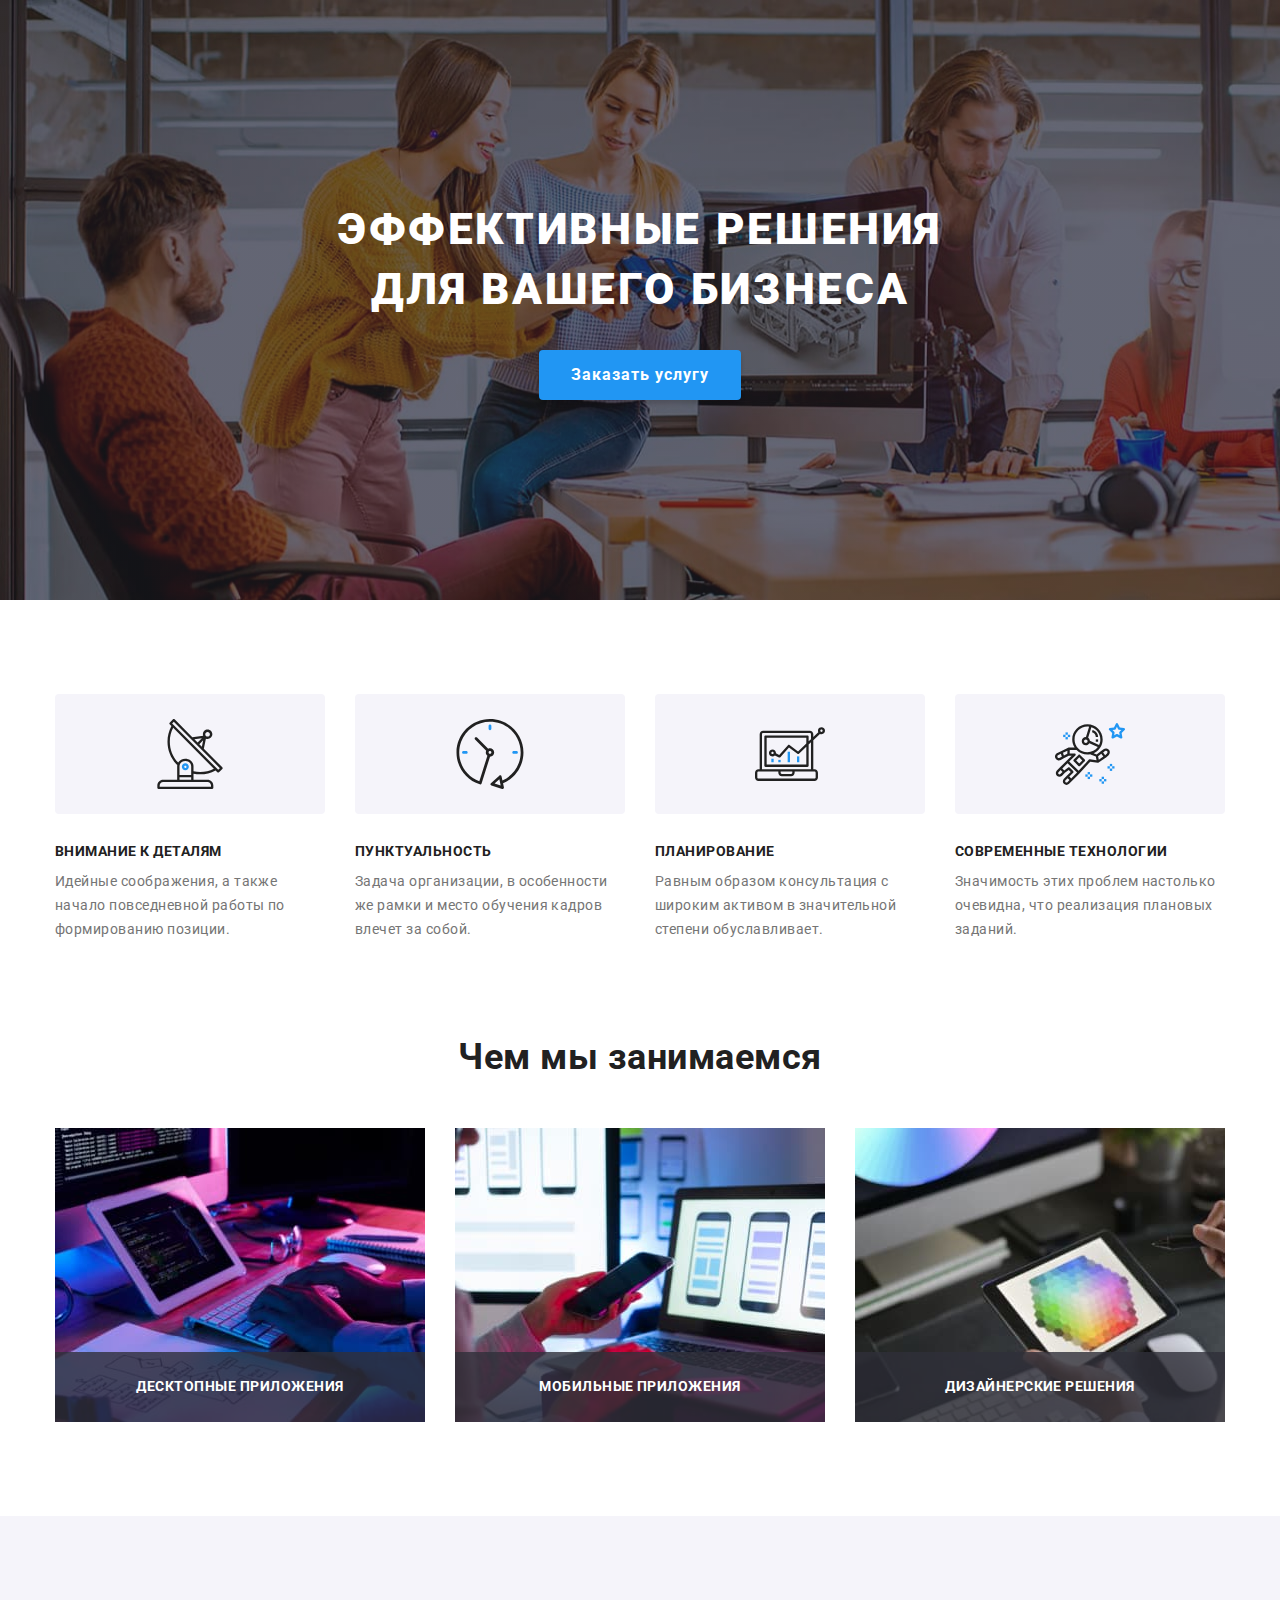
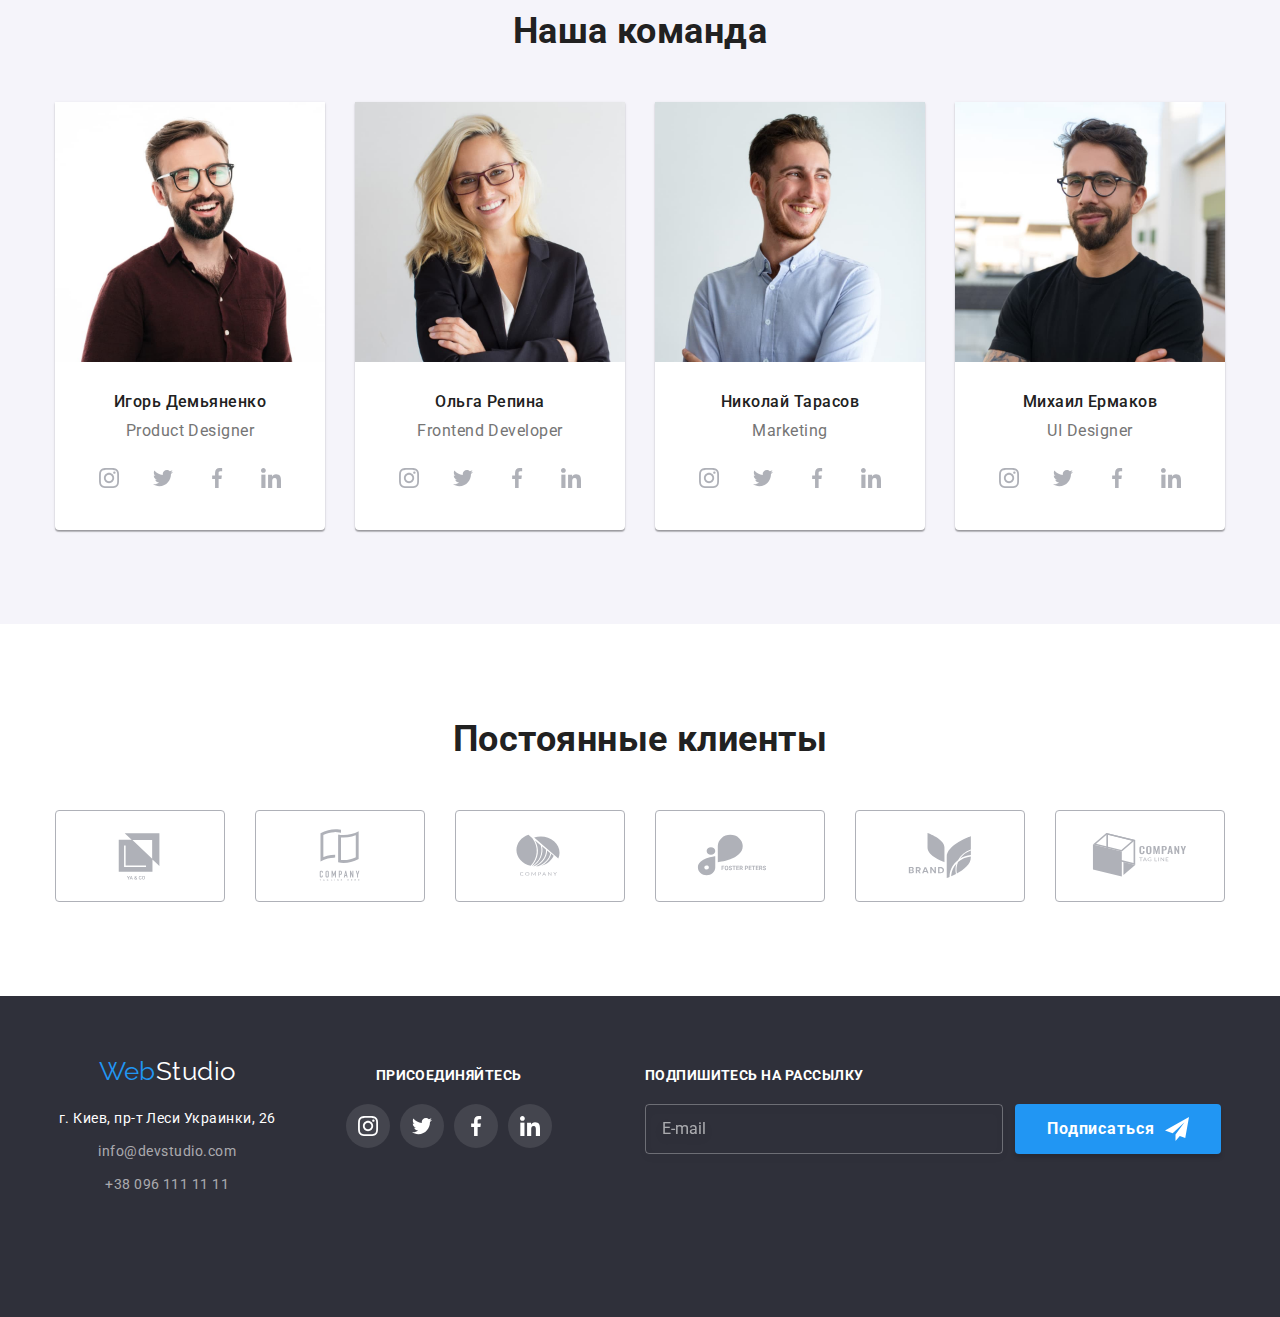
==== index.html @ e56482e9 "Выполнена адаптивка части главной страницы" ====
<!DOCTYPE html>
<html lang="ru">
<head>
    <meta charset="UTF-8">
    <meta http-equiv="X-UA-Compatible" content="IE=edge">
    <meta name="viewport" content="width=device-width, initial-scale=1.0">
    <title>Главная</title>
    <link rel="preconnect" href="https://fonts.googleapis.com">
    <link rel="preconnect" href="https://fonts.gstatic.com" crossorigin>
    <link href="https://fonts.googleapis.com/css2?family=Raleway:wght@700&family=Roboto:wght@400;500;700;900&display=swap"
        rel="stylesheet">
    <link rel="stylesheet" href="https://cdnjs.cloudflare.com/ajax/libs/modern-normalize/1.1.0/modern-normalize.min.css">
    <link rel="stylesheet" href="./css/main.min.css">
</head>
<body>
    <!-- <header class="header">
        <div class="container header__nav">
            <nav class="header__nav">
                <a href="./index.html" class="logo">
                <span class="logo-part">Web</span>Studio
                </a>

                <ul class="nav list">
                    <li class="nav__item nav__item--current"> <a href="./index.html" class="nav__link nav__link--current link">Студия</a> </li>
                    <li class="nav__item"> <a href="./portfolio.html" class="nav__link link">Портфолио</a></li>
                    <li class="nav__item"> <a href="" class="nav__link link">Контакты</a></li>
                </ul>

                
            </nav>
            <ul class="contacts--flex list">
                <li class="contacts__item"> 
                    <a href="mailto:info@devstudio.com" class="contacts__link link">
                        <svg class="contacts__icon" width="16" height="12">
                            <use href="./images/symbol-defs.svg#icon-mail"></use>
                        </svg>
                    info@devstudio.com</a> </li>
                <li class="contacts__item contacts__item--margin"> 
                    <a href="tel:+380961111111" class="contacts__link link">
                        <svg class="contacts__icon" width="10" height="16">
                            <use href="./images/symbol-defs.svg#icon-tel"></use>
                        </svg>
                        +38 096 111 11 11
                    </a>
                </li>
            </ul>   
        </div>
        
    </header> -->

    <main>
        <section class="hero section"> 
            <div class="container">
            
                <h1 class="hero__tittle tittle">Эффективные решения <br> для вашего бизнеса</h1>
                <button type="button" data-modal-open class="button">Заказать услугу</button>
              
            </div>
        </section>

        <section class="benefits section">
            <div class="container">
            
                <h2 class="visually-hidden">Наши преимущества</h2>
                    <ul class="benefits__list list">
                        <li class="benefits__item benefits__item--margin">
                            <div class="benefits__icontainer">
                                <svg class="benefits__icon">
                                    <use href="./images/symbol-defs.svg#icon-antenna"></use>
                                </svg> 
                            </div>
                           
                            <h3 class="benefits__tittle tittle">Внимание к деталям</h3>
                            <p class="benefits__text">Идейные соображения, а также начало повседневной работы по формированию позиции.</p>
                        </li>

                        <li class="benefits__item benefits__item--margin">
                            <div class="benefits__icontainer">
                                <svg class="benefits__icon">
                                    <use href="./images/symbol-defs.svg#icon-clocks"></use>
                                </svg>    
                            </div>
                            
                            <h3 class="benefits__tittle tittle">Пунктуальность</h3>
                            <p class="benefits__text">Задача организации, в особенности же рамки и место обучения кадров влечет за собой.</p>
                        </li>

                        <li class="benefits__item benefits__item--margin">
                            <div class="benefits__icontainer">
                                <svg class="benefits__icon">
                                <use href="./images/symbol-defs.svg#icon-diagram"></use>
                                </svg>
                            </div>
                            
                            <h3 class="benefits__tittle tittle">Планирование</h3>
                            <p class="benefits__text">Равным образом консультация с широким активом в значительной степени обуславливает.</p>
                        </li>

                        <li class="benefits__item ">
                            <div class="benefits__icontainer">
                                <svg class="benefits__icon">
                                <use href="./images/symbol-defs.svg#icon-astronaut"></use>
                                </svg>
                            </div>
                            
                            <h3 class="benefits__tittle tittle">Современные технологии</h3>
                            <p class="benefits__text">Значимость этих проблем настолько очевидна, что реализация плановых заданий.</p>
                        </li>
                    </ul>
            </div>        
        </section>
        
        <!-- Our work -->
        <section class="our-work section">
            <div class="container">
                <h2 class="section-tittle">Чем мы занимаемся</h2>
                <ul class="our-work__list list">
                    <li class="our-work__item">
                        <h3 class="our-work__itittle">Десктопные приложения</h3>
                        <img src="./images/box_1.jpg" alt="Создание программных алгоритмов" width="370" height="294">
                    </li>
                    <li class="our-work__item our-work__item--margin">
                        <h3 class="our-work__itittle">Мобильные приложения</h3>
                        <img src="./images/box_2.jpg" alt="Разработка мобильных приложений" width="370" height="294">
                    </li>
                    <li class="our-work__item our-work__item--margin">
                        <h3 class="our-work__itittle">Дизайнерские решения</h3>
                        <img src="./images/box_3.jpg" alt="Дизайнерские проекты" width="370" height="294">
                    </li>
                </ul>          
             </div>
        </section>  
        
        <!-- Team -->
        <section class="team section">
            <div class="container">
                <h2 class="section-tittle">Наша команда</h2>
                <ul class="team__list list">
                    <li class="team__item team__item--margin">
                        <img src="./images/designer.jpg" alt="проджект дизайнер"
                        width="100%" height="260">
                        <div class="team__content">
                            <h3 class="team__name">Игорь Демьяненко</h3>
                            <p class="team__staff" lang="en">Product Designer</p>

                            <ul class="team-networks list">
                                <li class="team-networks__item team-networks__item--margin">
                                    <a href="https://www.instagram.com/" 
                                        target="_blank" rel="noreferrer nofollow noopener" 
                                        class="team-networks__link">
                                        <svg class="team-networks__icon">
                                            <use href="./images/symbol-defs.svg#icon-instagram"></use>
                                        </svg>
                                    </a>
                                </li>
                                <li class="team-networks__item team-networks__item--margin">
                                    <a href="https://www.twitter.com" 
                                        target="_blank" 
                                        rel="noreferrer nofollow noopener" 
                                        class="team-networks__link">
                                        <svg class="team-networks__icon">
                                            <use href="./images/symbol-defs.svg#icon-twitter"></use>
                                        </svg>
                                    </a>
                                </li>
                                <li class="team-networks__item team-networks__item--margin">
                                    <a href="https://www.facebook.com" 
                                        target="_blank" 
                                        rel="noreferrer nofollow noopener" 
                                        class="team-networks__link">
                                        <svg class="team-networks__icon">
                                            <use href="./images/symbol-defs.svg#icon-facebook"></use>
                                        </svg>
                                    </a>
                                </li>
                                <li class="team-networks__item">
                                    <a href="https://www.linkedin.com" 
                                        target="_blank" 
                                        rel="noreferrer nofollow noopener" 
                                        class="team-networks__link">
                                        <svg class="team-networks__icon">
                                            <use href="./images/symbol-defs.svg#icon-linkedin"></use>
                                        </svg>
                                    </a>
                                </li>
                            </ul>
                        </div>
                        
                    </li>

                    <li class="team__item team__item--margin">
                        <img src="./images/frontend.jpg" alt="фронтенд дизайнер"
                        width="100%" height="260">
                        <div class="team__content">
                            <h3 class="team__name">Ольга Репина</h3>
                            <p class="team__staff" lang="en">Frontend Developer</p>
                            <ul class="team-networks list">
                                <li class="team-networks__item team-networks__item--margin">
                                    <a href="https://www.instagram.com/" target="_blank" rel="noreferrer nofollow noopener"
                                        class="team-networks__link">
                                        <svg class="team-networks__icon">
                                            <use href="./images/symbol-defs.svg#icon-instagram"></use>
                                        </svg>
                                    </a>
                                </li>
                                <li class="team-networks__item team-networks__item--margin">
                                    <a href="https://www.twitter.com" target="_blank" rel="noreferrer nofollow noopener"
                                        class="team-networks__link">
                                        <svg class="team-networks__icon">
                                            <use href="./images/symbol-defs.svg#icon-twitter"></use>
                                        </svg>
                                    </a>
                                </li>
                                <li class="team-networks__item team-networks__item--margin">
                                    <a href="https://www.facebook.com" target="_blank" rel="noreferrer nofollow noopener"
                                        class="team-networks__link">
                                        <svg class="team-networks__icon">
                                            <use href="./images/symbol-defs.svg#icon-facebook"></use>
                                        </svg>
                                    </a>
                                </li>
                                <li class="team-networks__item">
                                    <a href="https://www.linkedin.com" target="_blank" rel="noreferrer nofollow noopener"
                                        class="team-networks__link">
                                        <svg class="team-networks__icon">
                                            <use href="./images/symbol-defs.svg#icon-linkedin"></use>
                                        </svg>
                                    </a>
                                </li>
                            </ul>
                        </div>
                        
                    </li>

                    <li class="team__item team__item--margin">
                        <img src="./images/marketing.jpg" alt="специалист маркетинга"
                        width="100%" height="260">
                        <div class="team__content">
                            <h3 class="team__name">Николай Тарасов</h3>
                            <p class="team__staff">Marketing</p>
                                <ul class="team-networks list">
                                    <li class="team-networks__item team-networks__item--margin">
                                        <a href="https://www.instagram.com/" target="_blank" rel="noreferrer nofollow noopener"
                                            class="team-networks__link">
                                            <svg class="team-networks__icon">
                                                <use href="./images/symbol-defs.svg#icon-instagram"></use>
                                            </svg>
                                        </a>
                                    </li>
                                    <li class="team-networks__item team-networks__item--margin">
                                        <a href="https://www.twitter.com" target="_blank" rel="noreferrer nofollow noopener"
                                            class="team-networks__link">
                                            <svg class="team-networks__icon">
                                                <use href="./images/symbol-defs.svg#icon-twitter"></use>
                                            </svg>
                                        </a>
                                    </li>
                                    <li class="team-networks__item team-networks__item--margin">
                                        <a href="https://www.facebook.com" target="_blank" rel="noreferrer nofollow noopener"
                                            class="team-networks__link">
                                            <svg class="team-networks__icon">
                                                <use href="./images/symbol-defs.svg#icon-facebook"></use>
                                            </svg>
                                        </a>
                                    </li>
                                    <li class="team-networks__item">
                                        <a href="https://www.linkedin.com" target="_blank" rel="noreferrer nofollow noopener"
                                            class="team-networks__link">
                                            <svg class="team-networks__icon">
                                                <use href="./images/symbol-defs.svg#icon-linkedin"></use>
                                            </svg>
                                        </a>
                                    </li>
                                </ul>
                        </div>
                        
                    </li>
                    <li class="team__item">
                        <img src="./images/ui_designer.jpg" alt="UI дизайнер"
                        width="100%" height="260">
                        <div class="team__content">
                            <h3 class="team__name">Михаил Ермаков</h3>
                            <p class="team__staff">UI Designer</p>
                            <ul class="team-networks list">
                                <li class="team-networks__item team-networks__item--margin">
                                    <a href="https://www.instagram.com/" target="_blank" rel="noreferrer nofollow noopener"
                                        class="team-networks__link">
                                        <svg class="team-networks__icon">
                                            <use href="./images/symbol-defs.svg#icon-instagram"></use>
                                        </svg>
                                    </a>
                                </li>
                                <li class="team-networks__item team-networks__item--margin">
                                    <a href="https://www.twitter.com" target="_blank" rel="noreferrer nofollow noopener"
                                        class="team-networks__link">
                                        <svg class="team-networks__icon">
                                            <use href="./images/symbol-defs.svg#icon-twitter"></use>
                                        </svg>
                                    </a>
                                </li>
                                <li class="team-networks__item team-networks__item--margin">
                                    <a href="https://www.facebook.com" target="_blank" rel="noreferrer nofollow noopener"
                                        class="team-networks__link">
                                        <svg class="team-networks__icon">
                                            <use href="./images/symbol-defs.svg#icon-facebook"></use>
                                        </svg>
                                    </a>
                                </li>
                                <li class="team-networks__item">
                                    <a href="https://www.linkedin.com" target="_blank" rel="noreferrer nofollow noopener"
                                        class="team-networks__link">
                                        <svg class="team-networks__icon">
                                            <use href="./images/symbol-defs.svg#icon-linkedin"></use>
                                        </svg>
                                    </a>
                                </li>
                            </ul>
                        </div>
                        
                    </li>
                </ul>
            </div>
        </section>
        
        <section class="clients section">
            <div class="container">
                <h2 class="section-tittle">Постоянные клиенты</h2>
                <ul class="clients__list list">
                    <li class="clients__item clients__item--margin">
                        <a href="" class="clients__link">
                            <svg class="clients__icon"
                            width="106" height="60">
                                <use href="./images/symbol-defs.svg#icon-client-1"></use>
                            </svg>
                        </a>
                    </li>
                    <li class="clients__item clients__item--margin">
                        <a href="" class="clients__link">
                            <svg class="clients__icon"
                            width="106" height="60">
                                <use href="./images/symbol-defs.svg#icon-client-2"></use>
                            </svg>
                        </a>
                    </li>
                    <li class="clients__item clients__item--margin">
                        <a href="" class="clients__link">
                            <svg class="clients__icon"
                            width="106" height="60">
                                <use href="./images/symbol-defs.svg#icon-client-3"></use>
                            </svg>
                        </a>
                    </li>
                    <li class="clients-item clients__item--margin">
                        <a href="" class="clients__link">
                            <svg class="clients__icon"
                            width="106" height="60">
                                <use href="./images/symbol-defs.svg#icon-client-4"></use>
                            </svg>
                        </a>
                    </li>
                    <li class="clients-item clients__item--margin">
                        <a href="" class="clients__link">
                            <svg class="clients__icon"
                            width="106" height="60">
                                <use href="./images/symbol-defs.svg#icon-client-5"></use>
                            </svg>
                        </a>
                    </li>
                    <li class="clients-item">
                        <a href="" class="clients__link">
                            <svg class="clients__icon"
                            width="106" height="60">
                                <use href="./images/symbol-defs.svg#icon-client-6"></use>
                            </svg>
                        </a>
                    </li>
                </ul>
            </div>
        </section>
        
        

        
    </main>
    
    <footer class="footer section">
        <div class="footer__container container">
            <div class="footer__start">
                <a href="./index.html" class="footer__logo">
                <span class="logo-part">Web</span>Studio
                </a>

                <address class="address">
                    <ul class="address__list list">
                        <li class="address__item address__item--margin"> 
                            <a href="https://goo.gl/maps/sBjycZR8X2mgEzcPA" 
                            target="_blank" 
                            rel="noreferrer nofollow noopener" 
                            class="map">г. Киев, пр-т
                            Леси Украинки, 26</a></li>
                        <li class="address__item address__item--margin"> 
                            <a href="mailto:info@devstudio.com" class="address__link link">info@devstudio.com</a> </li>
                        <li class="address__item"> 
                            <a href="tel:+380961111111" class="address__link link">+38 096 111 11 11</a></li>
                    </ul>
                </address>  
            </div>

            <div class="footer__center">
                <h2 class="footer__tittle tittle">присоединяйтесь</h2>
                <ul class="footer-networks list">
                    <li class="footer-networks__item footer-networks__item--margin">
                        <a href="https://www.instagram.com/" target="_blank" rel="noreferrer nofollow noopener"
                            class="footer-networks__link">
                            <svg class="footer-networks__icon">
                                <use href="./images/symbol-defs.svg#icon-instagram"></use>
                            </svg>
                        </a>
                    </li>
                    <li class="footer-networks__item footer-networks__item--margin">
                        <a href="https://www.twitter.com" target="_blank" rel="noreferrer nofollow noopener" 
                        class="footer-networks__link">
                            <svg class="footer-networks__icon">
                                <use href="./images/symbol-defs.svg#icon-twitter"></use>
                            </svg>
                        </a>
                    </li>
                    <li class="footer-networks__item footer-networks__item--margin">
                        <a href="https://www.facebook.com" target="_blank" rel="noreferrer nofollow noopener"
                            class="footer-networks__link link">
                            <svg class="footer-networks__icon">
                                <use href="./images/symbol-defs.svg#icon-facebook"></use>
                            </svg>
                        </a>
                    </li>
                    <li class="footer-networks__item">
                        <a href="https://www.linkedin.com" target="_blank" rel="noreferrer nofollow noopener"
                            class="footer-networks__link">
                            <svg class="footer-networks__icon">
                                <use href="./images/symbol-defs.svg#icon-linkedin"></use>
                            </svg>
                        </a>
                    </li>
                </ul>
            </div>
            
            <div class="footer__subscribe">
                <p class="footer__tittle tittle">Подпишитесь на рассылку</p>
                <form class="footer-subscribe__form">
                    <label class="footer-subscribe__label">
                        <input class="footer-subscribe__input" type="email" name="subscription" placeholder="E-mail" required>
                    </label>
                    <button class="footer-subsribe__button button" type="submit">Подписаться</button>
                </form>

            </div>

            
        </div>
    
    </footer>

    <!-- is-hidden -->
    <!-- Modal window -->

    <div data-modal class="backdrop is-hidden">
        <div class="modal">
            <button type="button" data-modal-close class="button-close">
                <svg class="button-close__icon" width="18" height="18">
                    <use href="./images/icons.svg#icon-close-button"></use>
                </svg>
            
            </button>
            <p class="modal__tittle">Оставьте свои данные, мы вам перезвоним</p>
            <form class="modal-form">
                <label class="modal-form__field">
                    <span class="modal-form__label">Имя</span>
                    <input class="modal-form__input" type="text" name="name" required>
                    <svg class="modal-form__icon">
                        <use href="./images/icons.svg#icon-name-modal"></use>
                    </svg>
                    
                </label>

                <label class="modal-form__field">
                    <span class="modal-form__label">Телефон</span>
                    <input type="tel" name="tel" class="modal-form__input" required>
                    <svg class="modal-form__icon">
                        <use href="./images/icons.svg#icon-phone-modal"></use>
                    </svg>
                    
                </label>
                    

                    <label class="modal-form__field">
                        <span class="modal-form__label">Почта</span>
                        <input type="email" name="email" class="modal-form__input" required>
                        <svg class="modal-form__icon">
                        <use href="./images/icons.svg#icon-email-modal"></use>
                        </svg>
                    
                    </label>

                    <label class="modal-form__textarea">
                        <span class="modal-form__label">Комментарий</span>
                        <textarea class="modal-textarea__field" name="comment" cols="30" rows="10" placeholder="Введите текст"></textarea>
                    </label>

                    <label class="modal-form__checkbox">
                        <input class="visually-hidden modal-form__check"  type="checkbox" name="agreement" value="agreement" />
                        <span class="checkbox-icon"></span>
                        <p class=" modal-form__checkbox-label"> Соглашаюсь с рассылкой и принимаю 
                            <a class="modal-form__terms" href="">Условия договора</a>
                        </p>
                    </label>
                    <button class="modal-form__submit button" type="submit">Отправить</button>
            </form>   

        </div>
    </div>
    
    <script src="./js/modal.js"></script>
</body>
</html>
---- css/main.min.css ----
body{background:#fff;color:#757575;font-family:"Roboto",sans-serif;letter-spacing:.03em}img{display:block;max-width:100%;height:auto}address{font-style:normal}.list{padding:0;margin:0;list-style:none}.link{text-decoration:none;color:inherit}h1,h2,h3,h4,h5,h6,p{margin-top:0;margin-bottom:0}.container{width:100vw;padding-left:15px;padding-right:15px;margin-left:auto;margin-right:auto}@media screen and (min-width: 480px){.container{width:420px}}@media screen and (min-width: 768px){.container{width:768px}}@media screen and (min-width: 1200px){.container{width:1200px}}.section{padding-top:60px;padding-bottom:60px}@media screen and (min-width: 1200px){.section{padding-top:94px;padding-bottom:94px}}.section-tittle{color:#212121;font-size:28px;line-height:1.18;text-align:center;margin-bottom:30px}@media screen and (min-width: 1200px){.section-tittle{font-size:36px;line-height:1.17;margin-bottom:50px}}.visually-hidden{position:absolute;width:1px;height:1px;margin:-1px;border:0;padding:0;white-space:nowrap;-webkit-clip-path:inset(100%);clip-path:inset(100%);clip:rect(0 0 0 0);overflow:hidden}.logo{color:#000;font-family:"Raleway",sans-serif;font-size:26px;line-height:1.19;text-decoration:none}.logo-part{color:#2196f3}.header{padding-top:24px;padding-bottom:24px;border-bottom:1px solid #ececec}.header__nav{display:-webkit-box;display:-ms-flexbox;display:flex;-webkit-box-align:center;-ms-flex-align:center;align-items:center}.nav{display:-webkit-box;display:-ms-flexbox;display:flex;margin-left:93px}.nav__item:not(:last-child){margin-right:50px}.nav__item--current{position:relative}.nav__link{color:#212121;font-weight:500;font-size:14px;line-height:1.14;letter-spacing:.02em;text-decoration:none;-webkit-transition:color 250ms cubic-bezier(0.4, 0, 0.2, 1);transition:color 250ms cubic-bezier(0.4, 0, 0.2, 1)}.nav__link:hover,.nav__link:focus{color:#2196f3}.nav__link--current{position:relative;color:#2196f3;padding-bottom:31px}.nav__link--current::after{content:"";position:absolute;display:block;left:0;bottom:-1px;height:4px;width:100%;background:#2196f3;border-radius:2px}.contacts--flex{display:-webkit-box;display:-ms-flexbox;display:flex;margin-left:auto}.contacts__item--margin{margin-left:50px}.contacts__link{color:#757575;display:-webkit-box;display:-ms-flexbox;display:flex;-webkit-box-align:center;-ms-flex-align:center;align-items:center;font-weight:500;font-size:14px;line-height:1.14;letter-spacing:.02em;text-decoration:none;-webkit-transition:color 250ms cubic-bezier(0.4, 0, 0.2, 1);transition:color 250ms cubic-bezier(0.4, 0, 0.2, 1)}.contacts__link:hover,.contacts__link:focus{color:#2196f3}.contacts__icon{display:block;margin-right:10px;fill:currentColor}.footer{background:#2f303a;text-align:center}@media screen and (min-width: 1200px){.footer{padding-top:60px;padding-bottom:60px}}@media screen and (min-width: 768px){.footer__container{display:-webkit-box;display:-ms-flexbox;display:flex;-webkit-box-align:baseline;-ms-flex-align:baseline;align-items:baseline;-ms-flex-wrap:wrap;flex-wrap:wrap;-webkit-box-pack:center;-ms-flex-pack:center;justify-content:center}}@media screen and (min-width: 1200px){.footer__container{-ms-flex-wrap:nowrap;flex-wrap:nowrap}}.footer__logo{color:#fff;font-family:"Raleway",sans-serif;font-size:26px;line-height:1.19;text-decoration:none}.address{font-style:normal;font-size:14px;line-height:1.71;margin-top:20px;margin-bottom:60px}.map{color:#fff;font-weight:400;text-decoration:none;-webkit-transition:color 250ms cubic-bezier(0.4, 0, 0.2, 1);transition:color 250ms cubic-bezier(0.4, 0, 0.2, 1)}.map:hover,.map:focus{color:#2196f3}.address__item--margin{margin-bottom:9px}.address__link{color:rgba(255,255,255,.6);font-weight:400;text-decoration:none;font-size:14px;line-height:1.71;-webkit-transition:color 250ms cubic-bezier(0.4, 0, 0.2, 1);transition:color 250ms cubic-bezier(0.4, 0, 0.2, 1)}.address__link:hover,.address__link:focus{color:#2196f3}.footer__center{margin-bottom:60px;text-align:center}@media screen and (min-width: 768px){.footer__center{margin-left:165px}}@media screen and (min-width: 1200px){.footer__center{margin-left:70px}}.footer__tittle{margin-bottom:20px;font-weight:700;font-size:14px;line-height:1.14;text-transform:uppercase;color:#fff}.footer-networks{display:-webkit-box;display:-ms-flexbox;display:flex;-webkit-box-pack:center;-ms-flex-pack:center;justify-content:center;-webkit-box-align:center;-ms-flex-align:center;align-items:center}.footer-networks__item--margin{margin-right:10px}.footer-networks__link{padding:12px;width:44px;height:44px;border-radius:50%;display:-webkit-box;display:-ms-flexbox;display:flex;fill:#fff;background:rgba(255,255,255,.1);-webkit-transition:background-color 250ms cubic-bezier(0.4, 0, 0.2, 1);transition:background-color 250ms cubic-bezier(0.4, 0, 0.2, 1)}.footer-networks__link:hover,.footer-networks__link:focus{background-color:#2196f3}.footer-networks__icon{width:20px;height:20px}.footer__subscribe{text-align:center}@media screen and (min-width: 1200px){.footer__subscribe{margin-left:93px;text-align:start}}@media screen and (min-width: 1200px){.footer-subscribe__form{display:-webkit-box;display:-ms-flexbox;display:flex}}.footer-subscribe__input{margin-bottom:20px;padding:15px 16px;width:100%;border:1px solid rgba(255,255,255,.3);-webkit-filter:drop-shadow(0px 4px 4px rgba(0, 0, 0, 0.15));filter:drop-shadow(0px 4px 4px rgba(0, 0, 0, 0.15));border-radius:4px;background-color:rgba(0,0,0,0);color:#fff;-webkit-transition:border-color 250ms cubic-bezier(0.4, 0, 0.2, 1);transition:border-color 250ms cubic-bezier(0.4, 0, 0.2, 1)}@media screen and (min-width: 768px){.footer-subscribe__input{width:450px}}@media screen and (min-width: 1200px){.footer-subscribe__input{width:358px;margin-right:12px;margin-bottom:0}}.footer-subscribe__input:hover,.footer-subscribe__input:focus{border-color:#2196f3;outline:none}.footer-subscribe__input::-webkit-input-placeholder{font-size:16px;line-height:1.25;color:rgba(255,255,255,.6)}.footer-subscribe__input::-moz-placeholder{font-size:16px;line-height:1.25;color:rgba(255,255,255,.6)}.footer-subscribe__input:-ms-input-placeholder{font-size:16px;line-height:1.25;color:rgba(255,255,255,.6)}.footer-subscribe__input::-ms-input-placeholder{font-size:16px;line-height:1.25;color:rgba(255,255,255,.6)}.footer-subscribe__input::placeholder{font-size:16px;line-height:1.25;color:rgba(255,255,255,.6)}.footer-subsribe__button{display:-webkit-box;display:-ms-flexbox;display:flex;-webkit-box-pack:center;-ms-flex-pack:center;justify-content:center;-webkit-box-align:center;-ms-flex-align:center;align-items:center;margin-left:auto;margin-right:auto;padding:10px 28px;color:#fff;min-width:200px}.footer-subsribe__button::after{content:"";display:block;width:24px;height:24px;background-image:url(../images/icon-send.svg);background-size:contain;margin-left:10px}.hero{background-color:#2f303a;text-align:center;padding-top:118px;padding-bottom:118px;background-image:-webkit-gradient(linear, left top, right top, from(rgba(47, 48, 58, 0.4)), to(rgba(47, 48, 58, 0.4))),url(../images/hero-background.jpg);background-image:linear-gradient(to right, rgba(47, 48, 58, 0.4), rgba(47, 48, 58, 0.4)),url(../images/hero-background.jpg);background-repeat:no-repeat;background-size:cover;max-width:1600px;height:auto}@media screen and (min-width: 1200px){.hero{padding-top:200px;padding-bottom:200px}}.hero__tittle{color:#fff;font-weight:900;font-size:26px;line-height:1.62;letter-spacing:.06em;text-transform:uppercase;margin-bottom:30px}@media screen and (min-width: 1200px){.hero__tittle{font-size:44px;line-height:1.36}}.button{background:#2196f3;-webkit-box-shadow:0px 4px 4px rgba(0,0,0,.15);box-shadow:0px 4px 4px rgba(0,0,0,.15);border-radius:4px;color:#fff;cursor:pointer;font-weight:700;font-size:16px;line-height:1.88;font-family:inherit;letter-spacing:.06em;border:none;padding:10px 32px;-webkit-transition:background-color 250ms cubic-bezier(0.4, 0, 0.2, 1);transition:background-color 250ms cubic-bezier(0.4, 0, 0.2, 1)}.button:hover,.button:focus{background-color:#188ce8}.benefits__list{display:-webkit-box;display:-ms-flexbox;display:flex;-ms-flex-wrap:wrap;flex-wrap:wrap;gap:30px}.benefits__item{width:100%}@media screen and (min-width: 768px){.benefits__item{width:354px}}@media screen and (min-width: 1200px){.benefits__item{width:270px}}.benefits__icontainer{display:-webkit-box;display:-ms-flexbox;display:flex;-webkit-box-pack:center;-ms-flex-pack:center;justify-content:center;-webkit-box-align:center;-ms-flex-align:center;align-items:center;padding-top:25px;padding-bottom:25px;margin-bottom:30px;background-color:#f5f4fa;border-radius:4px}.benefits__icon{display:-webkit-box;display:-ms-flexbox;display:flex;width:70px;height:70px}.benefits__tittle{color:#212121;font-size:14px;line-height:1.14;text-transform:uppercase;margin-bottom:10px}.benefits__text{font-size:14px;line-height:1.71}.our-work{display:none;padding-top:0}@media screen and (min-width: 1200px){.our-work{display:block}}.our-work__list{display:-webkit-box;display:-ms-flexbox;display:flex}.our-work__item{position:relative}.our-work__itittle{position:absolute;bottom:0;left:0;width:100%;height:70px;display:-webkit-box;display:-ms-flexbox;display:flex;-webkit-box-pack:center;-ms-flex-pack:center;justify-content:center;-webkit-box-align:center;-ms-flex-align:center;align-items:center;font-size:14px;line-height:1.14;text-align:center;text-transform:uppercase;color:#fff;background:rgba(47,48,58,.8)}.our-work__item--margin{margin-left:30px}.team{background-color:#f5f4fa}.team__list{display:-webkit-box;display:-ms-flexbox;display:flex;-ms-flex-wrap:wrap;flex-wrap:wrap;gap:30px}.team__item{text-align:center;width:450px;-webkit-box-shadow:0px 1px 3px rgba(0,0,0,.12),0px 1px 1px rgba(0,0,0,.14),0px 2px 1px rgba(0,0,0,.2);box-shadow:0px 1px 3px rgba(0,0,0,.12),0px 1px 1px rgba(0,0,0,.14),0px 2px 1px rgba(0,0,0,.2);border-radius:0px 0px 4px 4px;background-color:#fff}@media screen and (min-width: 768px){.team__item{width:354px}}@media screen and (min-width: 1200px){.team__item{width:270px}}.team__content{padding-top:30px;padding-bottom:24px}@media screen and (min-width: 1200px){.team__content{padding-bottom:30px}}.team__name{color:#212121;font-weight:500;font-size:16px;line-height:1.19;margin-bottom:10px}.team__staff{font-weight:400;font-size:16px;line-height:1.19;margin-bottom:16px}.team-networks{display:-webkit-box;display:-ms-flexbox;display:flex;-webkit-box-pack:center;-ms-flex-pack:center;justify-content:center;-webkit-box-align:center;-ms-flex-align:center;align-items:center}.team-networks__item--margin{margin-right:10px}.team-networks__link{width:44px;height:44px;border-radius:50%;display:-webkit-box;display:-ms-flexbox;display:flex;-webkit-box-pack:center;-ms-flex-pack:center;justify-content:center;-webkit-box-align:center;-ms-flex-align:center;align-items:center;fill:#afb1b8;-webkit-transition:background-color 250ms cubic-bezier(0.4, 0, 0.2, 1),fill 250ms cubic-bezier(0.4, 0, 0.2, 1);transition:background-color 250ms cubic-bezier(0.4, 0, 0.2, 1),fill 250ms cubic-bezier(0.4, 0, 0.2, 1)}.team-networks__link:hover,.team-networks__link:focus{background-color:#2196f3;fill:#fff}.team-networks__icon{width:20px;height:20px}.clients__list{display:-webkit-box;display:-ms-flexbox;display:flex;-ms-flex-wrap:wrap;flex-wrap:wrap;-webkit-box-pack:center;-ms-flex-pack:center;justify-content:center;gap:30px}.clients__link{width:210px;height:92px;border:1px solid #afb1b8;border-radius:4px;display:-webkit-box;display:-ms-flexbox;display:flex;-webkit-box-pack:center;-ms-flex-pack:center;justify-content:center;-webkit-box-align:center;-ms-flex-align:center;align-items:center;fill:#afb1b8;-webkit-transition:border 250ms cubic-bezier(0.4, 0, 0.2, 1),fill 250ms cubic-bezier(0.4, 0, 0.2, 1);transition:border 250ms cubic-bezier(0.4, 0, 0.2, 1),fill 250ms cubic-bezier(0.4, 0, 0.2, 1)}@media screen and (min-width: 768px){.clients__link{width:226px}}@media screen and (min-width: 1200px){.clients__link{width:170px}}.clients__link:hover,.clients__link:focus{fill:#2196f3;border:1px solid #2196f3}.clients__icon{display:-webkit-box;display:-ms-flexbox;display:flex;-webkit-box-pack:center;-ms-flex-pack:center;justify-content:center;-webkit-box-align:center;-ms-flex-align:center;align-items:center}.backdrop{position:fixed;top:0;left:0;width:100%;height:100%;background-color:rgba(0,0,0,.2);opacity:1;-webkit-transition:opacity 250ms cubic-bezier(0.4, 0, 0.2, 1);transition:opacity 250ms cubic-bezier(0.4, 0, 0.2, 1)}.backdrop.is-hidden{opacity:0;pointer-events:none}.backdrop.is-hidden .modal{-webkit-transform:translate(-50%, -50%) scale(0.5);transform:translate(-50%, -50%) scale(0.5)}.modal{position:absolute;top:50%;left:50%;-webkit-transform:translate(-50%, -50%) scale(1);transform:translate(-50%, -50%) scale(1);-webkit-transition:-webkit-transform 250ms cubic-bezier(0.4, 0, 0.2, 1);transition:-webkit-transform 250ms cubic-bezier(0.4, 0, 0.2, 1);transition:transform 250ms cubic-bezier(0.4, 0, 0.2, 1);transition:transform 250ms cubic-bezier(0.4, 0, 0.2, 1), -webkit-transform 250ms cubic-bezier(0.4, 0, 0.2, 1);display:block;opacity:1;display:-webkit-box;display:-ms-flexbox;display:flex;-webkit-box-pack:center;-ms-flex-pack:center;justify-content:center;-webkit-box-align:center;-ms-flex-align:center;align-items:center;-webkit-box-orient:vertical;-webkit-box-direction:normal;-ms-flex-direction:column;flex-direction:column;width:528px;height:581px;padding:40px;background:#fff;-webkit-box-shadow:0px 1px 3px rgba(0,0,0,.12),0px 1px 1px rgba(0,0,0,.14),0px 2px 1px rgba(0,0,0,.2);box-shadow:0px 1px 3px rgba(0,0,0,.12),0px 1px 1px rgba(0,0,0,.14),0px 2px 1px rgba(0,0,0,.2);border-radius:4px}.button-close{position:absolute;top:8px;right:8px;width:30px;height:30px;display:-webkit-box;display:-ms-flexbox;display:flex;-webkit-box-pack:center;-ms-flex-pack:center;justify-content:center;-webkit-box-align:center;-ms-flex-align:center;align-items:center;cursor:pointer;background-color:#fff;fill:#000;border:1px solid rgba(0,0,0,.1);border-radius:15px;padding:6px;-webkit-transition:fill 250ms cubic-bezier(0.4, 0, 0.2, 1);transition:fill 250ms cubic-bezier(0.4, 0, 0.2, 1)}.button-close:hover,.button-close:focus{fill:#2196f3}.modal-form__submit{display:-webkit-box;display:-ms-flexbox;display:flex;-webkit-box-pack:center;-ms-flex-pack:center;justify-content:center;-webkit-box-align:center;-ms-flex-align:center;align-items:center;margin:0 auto;min-width:200px;height:50px;color:#fff;background-color:#2196f3;-webkit-box-shadow:0px 4px 4px rgba(0,0,0,.15);box-shadow:0px 4px 4px rgba(0,0,0,.15);border-radius:4px}.modal__tittle{margin-bottom:12px;font-weight:700;font-size:20px;line-height:1.15;text-align:center;color:#212121}.modal-form{margin-left:auto;margin-right:auto;-webkit-box-orient:vertical;-webkit-box-direction:normal;-ms-flex-direction:column;flex-direction:column}.modal-form__field{display:-webkit-box;display:-ms-flexbox;display:flex;-webkit-box-orient:vertical;-webkit-box-direction:normal;-ms-flex-direction:column;flex-direction:column;position:relative;margin-bottom:10px;-webkit-transition:border-color 250ms cubic-bezier(0.4, 0, 0.2, 1);transition:border-color 250ms cubic-bezier(0.4, 0, 0.2, 1)}.modal-form__label{margin-bottom:4px;font-size:12px;line-height:1.17;letter-spacing:.01em}.modal-form__input{height:40px;padding:12px 42px;border:1px solid rgba(33,33,33,.2);border-radius:4px;-webkit-transition:border-color 250ms cubic-bezier(0.4, 0, 0.2, 1);transition:border-color 250ms cubic-bezier(0.4, 0, 0.2, 1)}.modal-form__field:focus-within .modal-form__input,.modal-form__field:hover .modal-form__input{border:1px solid #2196f3;outline:none}.modal-form__icon{position:absolute;left:12px;bottom:12px;margin:0;width:18px;height:18px;fill:#212121;-webkit-transition:fill 250ms cubic-bezier(0.4, 0, 0.2, 1);transition:fill 250ms cubic-bezier(0.4, 0, 0.2, 1)}.modal-form__field:focus-within .modal-form__icon,.modal-form__field:hover .modal-form__icon{fill:#2196f3}.modal-form__textarea{display:-webkit-box;display:-ms-flexbox;display:flex;-webkit-box-orient:vertical;-webkit-box-direction:normal;-ms-flex-direction:column;flex-direction:column;margin-bottom:20px}.modal-textarea__field{padding:12px 16px;width:448px;height:120px;border:1px solid rgba(33,33,33,.2);border-radius:4px;-webkit-transition:border-color 250ms cubic-bezier(0.4, 0, 0.2, 1);transition:border-color 250ms cubic-bezier(0.4, 0, 0.2, 1);resize:none}.modal-textarea__field::-webkit-input-placeholder{font-size:12px;line-height:1.17;letter-spacing:.01em;color:rgba(117,117,117,.5019607843)}.modal-textarea__field::-moz-placeholder{font-size:12px;line-height:1.17;letter-spacing:.01em;color:rgba(117,117,117,.5019607843)}.modal-textarea__field:-ms-input-placeholder{font-size:12px;line-height:1.17;letter-spacing:.01em;color:rgba(117,117,117,.5019607843)}.modal-textarea__field::-ms-input-placeholder{font-size:12px;line-height:1.17;letter-spacing:.01em;color:rgba(117,117,117,.5019607843)}.modal-textarea__field::placeholder{font-size:12px;line-height:1.17;letter-spacing:.01em;color:rgba(117,117,117,.5019607843)}.modal-textarea__field:focus-within,.modal-textarea__field:hover{border-color:#2196f3;outline:none}.modal-form__checkbox{display:-webkit-box;display:-ms-flexbox;display:flex;-webkit-box-pack:center;-ms-flex-pack:center;justify-content:center;-webkit-box-align:center;-ms-flex-align:center;align-items:center;margin-bottom:30px}.checkbox-icon{display:inline-block;width:16px;height:15px;border:2px solid #212121;border-radius:2px;margin-right:8px}.modal-form__check:checked+.checkbox-icon{background-color:#2196f3;background-image:url(../images/icon-check.svg);background-size:contain;border-color:rgba(0,0,0,0);background-origin:border-box}.modal-form__checkbox-label{font-size:14px;line-height:1.7142857143}.modal-form__terms{color:#2196f3}.project-nav{margin-bottom:50px;display:-webkit-box;display:-ms-flexbox;display:flex;-webkit-box-pack:center;-ms-flex-pack:center;justify-content:center;-webkit-box-align:center;-ms-flex-align:center;align-items:center}.project-nav__item--margin{margin-right:8px}.project-nav__filter{color:#212121;cursor:pointer;border-radius:4px;font-family:inherit;font-weight:500;font-size:16px;line-height:1.63;border:none;text-align:center;letter-spacing:.03em;padding:6px 22px;-webkit-transition:background-color 250ms cubic-bezier(0.4, 0, 0.2, 1),color 250ms cubic-bezier(0.4, 0, 0.2, 1),-webkit-box-shadow 250ms cubic-bezier(0.4, 0, 0.2, 1);transition:background-color 250ms cubic-bezier(0.4, 0, 0.2, 1),color 250ms cubic-bezier(0.4, 0, 0.2, 1),-webkit-box-shadow 250ms cubic-bezier(0.4, 0, 0.2, 1);transition:background-color 250ms cubic-bezier(0.4, 0, 0.2, 1),color 250ms cubic-bezier(0.4, 0, 0.2, 1),box-shadow 250ms cubic-bezier(0.4, 0, 0.2, 1);transition:background-color 250ms cubic-bezier(0.4, 0, 0.2, 1),color 250ms cubic-bezier(0.4, 0, 0.2, 1),box-shadow 250ms cubic-bezier(0.4, 0, 0.2, 1),-webkit-box-shadow 250ms cubic-bezier(0.4, 0, 0.2, 1)}.project-nav__filter:hover,.project-nav__filter:focus{background-color:#2196f3;color:#fff;-webkit-box-shadow:0px 3px 1px rgba(0,0,0,.1),0px 1px 2px rgba(0,0,0,.08),0px 2px 2px rgba(0,0,0,.12);box-shadow:0px 3px 1px rgba(0,0,0,.1),0px 1px 2px rgba(0,0,0,.08),0px 2px 2px rgba(0,0,0,.12)}.grid{display:-webkit-box;display:-ms-flexbox;display:flex;-ms-flex-wrap:wrap;flex-wrap:wrap;gap:30px;margin-bottom:-30px}.grid__item{z-index:9;border:4px;width:100%;height:auto}.project{display:block;-webkit-transition:-webkit-box-shadow 250ms timing-function;transition:-webkit-box-shadow 250ms timing-function;transition:box-shadow 250ms timing-function;transition:box-shadow 250ms timing-function, -webkit-box-shadow 250ms timing-function}.project:hover,.project:focus{-webkit-box-shadow:0px 1px 1px rgba(0,0,0,.12),0px 4px 4px rgba(0,0,0,.06),1px 4px 6px rgba(0,0,0,.16);box-shadow:0px 1px 1px rgba(0,0,0,.12),0px 4px 4px rgba(0,0,0,.06),1px 4px 6px rgba(0,0,0,.16)}.project__thumb{position:relative;content:"";top:0;left:0;width:450px;height:294px;overflow:hidden}.project_thumb img{width:450px;height:auto}.project__text{position:absolute;top:0;left:0;color:#fff;background-color:rgba(33,150,243,.9);width:100%;height:100%;-webkit-transform:translateY(101%);transform:translateY(101%);-webkit-transition:-webkit-transform 250ms cubic-bezier(0.4, 0, 0.2, 1);transition:-webkit-transform 250ms cubic-bezier(0.4, 0, 0.2, 1);transition:transform 250ms cubic-bezier(0.4, 0, 0.2, 1);transition:transform 250ms cubic-bezier(0.4, 0, 0.2, 1), -webkit-transform 250ms cubic-bezier(0.4, 0, 0.2, 1);font-size:18px;line-height:1.56}.project:hover .project__text,.project:focus .project__text{-webkit-transform:translateY(0);transform:translateY(0)}.project__content{border:1px solid #eee;border-top:none}.project__name{color:#212121;font-size:18px;line-height:2;margin-bottom:4px}.project__type{font-size:16px;line-height:1.88;margin:0}/*# sourceMappingURL=main.min.css.map */
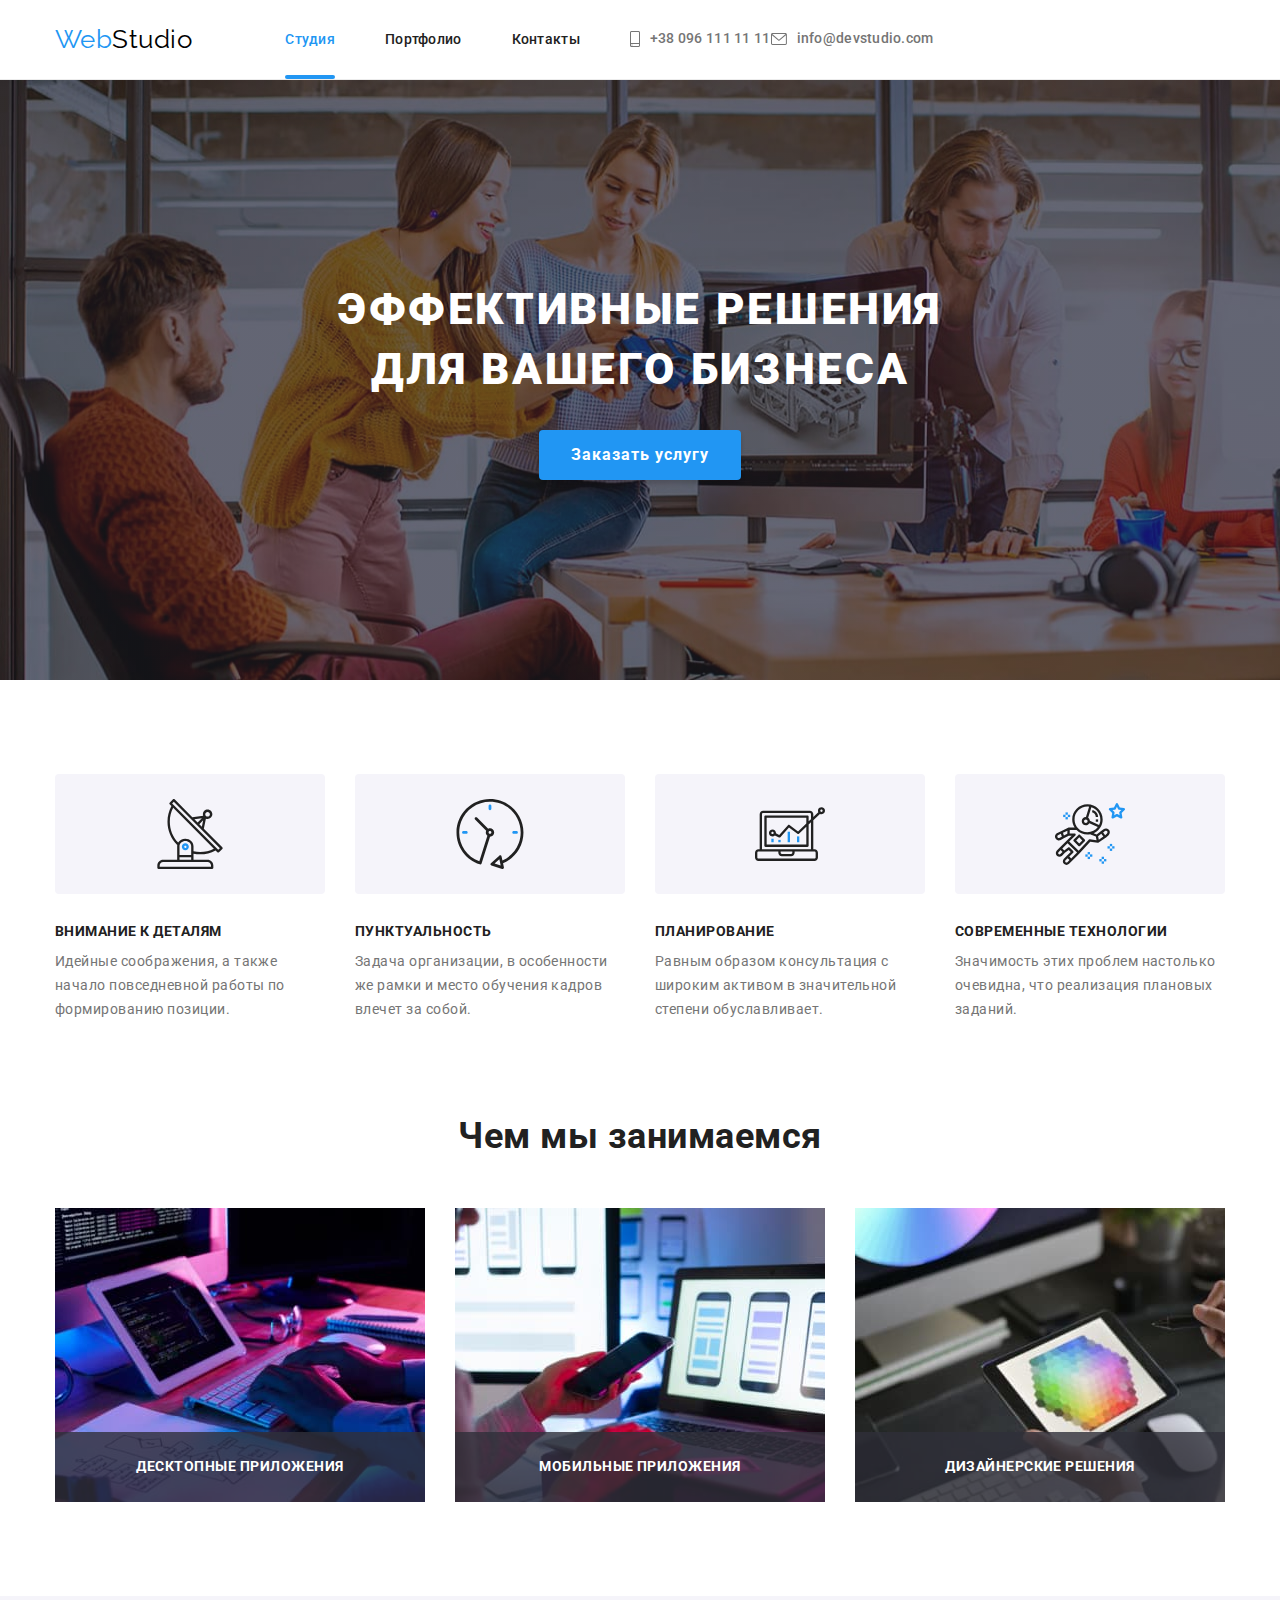
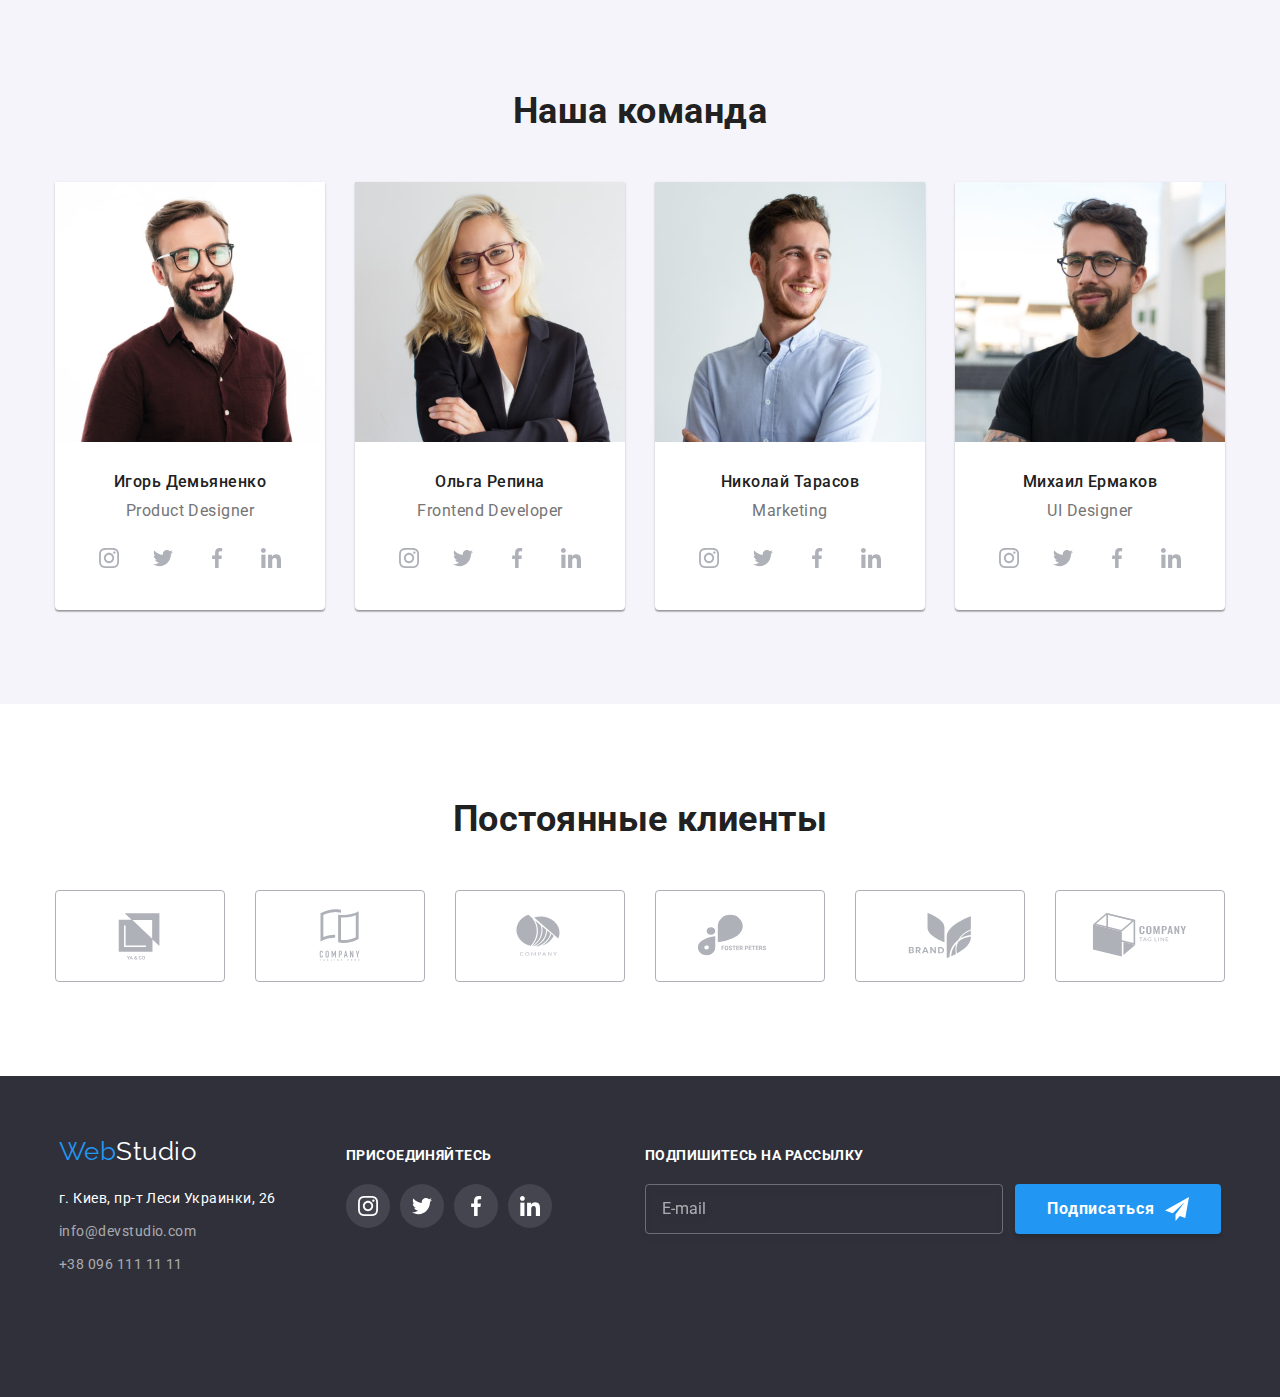
==== commit 998fb3a6: "Адаптировано Портфолио, частично модалка" ====
--- a/index.html
+++ b/index.html
@@ -13,40 +13,57 @@
     <link rel="stylesheet" href="./css/main.min.css">
 </head>
 <body>
-    <!-- <header class="header">
+    <header class="header">
         <div class="container header__nav">
             <nav class="header__nav">
                 <a href="./index.html" class="logo">
                 <span class="logo-part">Web</span>Studio
                 </a>
 
-                <ul class="nav list">
-                    <li class="nav__item nav__item--current"> <a href="./index.html" class="nav__link nav__link--current link">Студия</a> </li>
-                    <li class="nav__item"> <a href="./portfolio.html" class="nav__link link">Портфолио</a></li>
-                    <li class="nav__item"> <a href="" class="nav__link link">Контакты</a></li>
-                </ul>
-
+                <div class="menu-container">
+                    <ul class="nav list">
+                        <li class="nav__item nav__item--current"> <a href="./index.html"
+                                class="nav__link nav__link--current   link">Студия</a> </li>
+                        <li class="nav__item"> <a href="./portfolio.html" class="nav__link link">Портфолио</a></li>
+                        <li class="nav__item"> <a href="" class="nav__link link">Контакты</a></li>
+                    </ul>
                 
+                
+                    <ul class="contacts list">
+                        <li class="contacts__item contacts__item--margin">
+                            <a href="tel:+380961111111" class="contacts__link contscts__tel link">
+                                <svg class="contacts__icon" width="10" height="16">
+                                    <use href="./images/symbol-defs.svg#icon-tel"></use>
+                                </svg>
+                                +38 096 111 11 11
+                            </a>
+                        </li>
+                        <li class="contacts__item">
+                            <a href="mailto:info@devstudio.com" class="contacts__link contacts__email link">
+                                <svg class="contacts__icon" width="16" height="12">
+                                    <use href="./images/symbol-defs.svg#icon-mail"></use>
+                                </svg>
+                                info@devstudio.com</a>
+                        </li>
+
+                    </ul>
+                </div>
             </nav>
-            <ul class="contacts--flex list">
-                <li class="contacts__item"> 
-                    <a href="mailto:info@devstudio.com" class="contacts__link link">
-                        <svg class="contacts__icon" width="16" height="12">
-                            <use href="./images/symbol-defs.svg#icon-mail"></use>
-                        </svg>
-                    info@devstudio.com</a> </li>
-                <li class="contacts__item contacts__item--margin"> 
-                    <a href="tel:+380961111111" class="contacts__link link">
-                        <svg class="contacts__icon" width="10" height="16">
-                            <use href="./images/symbol-defs.svg#icon-tel"></use>
-                        </svg>
-                        +38 096 111 11 11
-                    </a>
-                </li>
-            </ul>   
+
+
+                <div class="mob-menu">
+                    <svg class="mob-menu__icon">
+                        <use href="./images/icons.svg#icon-menu_mob"></use>
+                    </svg>
+                    <svg class="mob-menu__icon">
+                        <use href="./images/icons.svg#icon-close_mob"></use>
+                    </svg>
+                </div>
         </div>
-        
-    </header> -->
+
+
+        
+    </header>
 
     <main>
         <section class="hero section"> 
--- a/css/main.min.css
+++ b/css/main.min.css
@@ -1 +1 @@
-body{background:#fff;color:#757575;font-family:"Roboto",sans-serif;letter-spacing:.03em}img{display:block;max-width:100%;height:auto}address{font-style:normal}.list{padding:0;margin:0;list-style:none}.link{text-decoration:none;color:inherit}h1,h2,h3,h4,h5,h6,p{margin-top:0;margin-bottom:0}.container{width:100vw;padding-left:15px;padding-right:15px;margin-left:auto;margin-right:auto}@media screen and (min-width: 480px){.container{width:420px}}@media screen and (min-width: 768px){.container{width:768px}}@media screen and (min-width: 1200px){.container{width:1200px}}.section{padding-top:60px;padding-bottom:60px}@media screen and (min-width: 1200px){.section{padding-top:94px;padding-bottom:94px}}.section-tittle{color:#212121;font-size:28px;line-height:1.18;text-align:center;margin-bottom:30px}@media screen and (min-width: 1200px){.section-tittle{font-size:36px;line-height:1.17;margin-bottom:50px}}.visually-hidden{position:absolute;width:1px;height:1px;margin:-1px;border:0;padding:0;white-space:nowrap;-webkit-clip-path:inset(100%);clip-path:inset(100%);clip:rect(0 0 0 0);overflow:hidden}.logo{color:#000;font-family:"Raleway",sans-serif;font-size:26px;line-height:1.19;text-decoration:none}.logo-part{color:#2196f3}.header{padding-top:24px;padding-bottom:24px;border-bottom:1px solid #ececec}.header__nav{display:-webkit-box;display:-ms-flexbox;display:flex;-webkit-box-align:center;-ms-flex-align:center;align-items:center}.nav{display:-webkit-box;display:-ms-flexbox;display:flex;margin-left:93px}.nav__item:not(:last-child){margin-right:50px}.nav__item--current{position:relative}.nav__link{color:#212121;font-weight:500;font-size:14px;line-height:1.14;letter-spacing:.02em;text-decoration:none;-webkit-transition:color 250ms cubic-bezier(0.4, 0, 0.2, 1);transition:color 250ms cubic-bezier(0.4, 0, 0.2, 1)}.nav__link:hover,.nav__link:focus{color:#2196f3}.nav__link--current{position:relative;color:#2196f3;padding-bottom:31px}.nav__link--current::after{content:"";position:absolute;display:block;left:0;bottom:-1px;height:4px;width:100%;background:#2196f3;border-radius:2px}.contacts--flex{display:-webkit-box;display:-ms-flexbox;display:flex;margin-left:auto}.contacts__item--margin{margin-left:50px}.contacts__link{color:#757575;display:-webkit-box;display:-ms-flexbox;display:flex;-webkit-box-align:center;-ms-flex-align:center;align-items:center;font-weight:500;font-size:14px;line-height:1.14;letter-spacing:.02em;text-decoration:none;-webkit-transition:color 250ms cubic-bezier(0.4, 0, 0.2, 1);transition:color 250ms cubic-bezier(0.4, 0, 0.2, 1)}.contacts__link:hover,.contacts__link:focus{color:#2196f3}.contacts__icon{display:block;margin-right:10px;fill:currentColor}.footer{background:#2f303a;text-align:center}@media screen and (min-width: 1200px){.footer{padding-top:60px;padding-bottom:60px}}@media screen and (min-width: 768px){.footer__container{display:-webkit-box;display:-ms-flexbox;display:flex;-webkit-box-align:baseline;-ms-flex-align:baseline;align-items:baseline;-ms-flex-wrap:wrap;flex-wrap:wrap;-webkit-box-pack:center;-ms-flex-pack:center;justify-content:center}}@media screen and (min-width: 1200px){.footer__container{-ms-flex-wrap:nowrap;flex-wrap:nowrap}}.footer__logo{color:#fff;font-family:"Raleway",sans-serif;font-size:26px;line-height:1.19;text-decoration:none}.address{font-style:normal;font-size:14px;line-height:1.71;margin-top:20px;margin-bottom:60px}.map{color:#fff;font-weight:400;text-decoration:none;-webkit-transition:color 250ms cubic-bezier(0.4, 0, 0.2, 1);transition:color 250ms cubic-bezier(0.4, 0, 0.2, 1)}.map:hover,.map:focus{color:#2196f3}.address__item--margin{margin-bottom:9px}.address__link{color:rgba(255,255,255,.6);font-weight:400;text-decoration:none;font-size:14px;line-height:1.71;-webkit-transition:color 250ms cubic-bezier(0.4, 0, 0.2, 1);transition:color 250ms cubic-bezier(0.4, 0, 0.2, 1)}.address__link:hover,.address__link:focus{color:#2196f3}.footer__center{margin-bottom:60px;text-align:center}@media screen and (min-width: 768px){.footer__center{margin-left:165px}}@media screen and (min-width: 1200px){.footer__center{margin-left:70px}}.footer__tittle{margin-bottom:20px;font-weight:700;font-size:14px;line-height:1.14;text-transform:uppercase;color:#fff}.footer-networks{display:-webkit-box;display:-ms-flexbox;display:flex;-webkit-box-pack:center;-ms-flex-pack:center;justify-content:center;-webkit-box-align:center;-ms-flex-align:center;align-items:center}.footer-networks__item--margin{margin-right:10px}.footer-networks__link{padding:12px;width:44px;height:44px;border-radius:50%;display:-webkit-box;display:-ms-flexbox;display:flex;fill:#fff;background:rgba(255,255,255,.1);-webkit-transition:background-color 250ms cubic-bezier(0.4, 0, 0.2, 1);transition:background-color 250ms cubic-bezier(0.4, 0, 0.2, 1)}.footer-networks__link:hover,.footer-networks__link:focus{background-color:#2196f3}.footer-networks__icon{width:20px;height:20px}.footer__subscribe{text-align:center}@media screen and (min-width: 1200px){.footer__subscribe{margin-left:93px;text-align:start}}@media screen and (min-width: 1200px){.footer-subscribe__form{display:-webkit-box;display:-ms-flexbox;display:flex}}.footer-subscribe__input{margin-bottom:20px;padding:15px 16px;width:100%;border:1px solid rgba(255,255,255,.3);-webkit-filter:drop-shadow(0px 4px 4px rgba(0, 0, 0, 0.15));filter:drop-shadow(0px 4px 4px rgba(0, 0, 0, 0.15));border-radius:4px;background-color:rgba(0,0,0,0);color:#fff;-webkit-transition:border-color 250ms cubic-bezier(0.4, 0, 0.2, 1);transition:border-color 250ms cubic-bezier(0.4, 0, 0.2, 1)}@media screen and (min-width: 768px){.footer-subscribe__input{width:450px}}@media screen and (min-width: 1200px){.footer-subscribe__input{width:358px;margin-right:12px;margin-bottom:0}}.footer-subscribe__input:hover,.footer-subscribe__input:focus{border-color:#2196f3;outline:none}.footer-subscribe__input::-webkit-input-placeholder{font-size:16px;line-height:1.25;color:rgba(255,255,255,.6)}.footer-subscribe__input::-moz-placeholder{font-size:16px;line-height:1.25;color:rgba(255,255,255,.6)}.footer-subscribe__input:-ms-input-placeholder{font-size:16px;line-height:1.25;color:rgba(255,255,255,.6)}.footer-subscribe__input::-ms-input-placeholder{font-size:16px;line-height:1.25;color:rgba(255,255,255,.6)}.footer-subscribe__input::placeholder{font-size:16px;line-height:1.25;color:rgba(255,255,255,.6)}.footer-subsribe__button{display:-webkit-box;display:-ms-flexbox;display:flex;-webkit-box-pack:center;-ms-flex-pack:center;justify-content:center;-webkit-box-align:center;-ms-flex-align:center;align-items:center;margin-left:auto;margin-right:auto;padding:10px 28px;color:#fff;min-width:200px}.footer-subsribe__button::after{content:"";display:block;width:24px;height:24px;background-image:url(../images/icon-send.svg);background-size:contain;margin-left:10px}.hero{background-color:#2f303a;text-align:center;padding-top:118px;padding-bottom:118px;background-image:-webkit-gradient(linear, left top, right top, from(rgba(47, 48, 58, 0.4)), to(rgba(47, 48, 58, 0.4))),url(../images/hero-background.jpg);background-image:linear-gradient(to right, rgba(47, 48, 58, 0.4), rgba(47, 48, 58, 0.4)),url(../images/hero-background.jpg);background-repeat:no-repeat;background-size:cover;max-width:1600px;height:auto}@media screen and (min-width: 1200px){.hero{padding-top:200px;padding-bottom:200px}}.hero__tittle{color:#fff;font-weight:900;font-size:26px;line-height:1.62;letter-spacing:.06em;text-transform:uppercase;margin-bottom:30px}@media screen and (min-width: 1200px){.hero__tittle{font-size:44px;line-height:1.36}}.button{background:#2196f3;-webkit-box-shadow:0px 4px 4px rgba(0,0,0,.15);box-shadow:0px 4px 4px rgba(0,0,0,.15);border-radius:4px;color:#fff;cursor:pointer;font-weight:700;font-size:16px;line-height:1.88;font-family:inherit;letter-spacing:.06em;border:none;padding:10px 32px;-webkit-transition:background-color 250ms cubic-bezier(0.4, 0, 0.2, 1);transition:background-color 250ms cubic-bezier(0.4, 0, 0.2, 1)}.button:hover,.button:focus{background-color:#188ce8}.benefits__list{display:-webkit-box;display:-ms-flexbox;display:flex;-ms-flex-wrap:wrap;flex-wrap:wrap;gap:30px}.benefits__item{width:100%}@media screen and (min-width: 768px){.benefits__item{width:354px}}@media screen and (min-width: 1200px){.benefits__item{width:270px}}.benefits__icontainer{display:-webkit-box;display:-ms-flexbox;display:flex;-webkit-box-pack:center;-ms-flex-pack:center;justify-content:center;-webkit-box-align:center;-ms-flex-align:center;align-items:center;padding-top:25px;padding-bottom:25px;margin-bottom:30px;background-color:#f5f4fa;border-radius:4px}.benefits__icon{display:-webkit-box;display:-ms-flexbox;display:flex;width:70px;height:70px}.benefits__tittle{color:#212121;font-size:14px;line-height:1.14;text-transform:uppercase;margin-bottom:10px}.benefits__text{font-size:14px;line-height:1.71}.our-work{display:none;padding-top:0}@media screen and (min-width: 1200px){.our-work{display:block}}.our-work__list{display:-webkit-box;display:-ms-flexbox;display:flex}.our-work__item{position:relative}.our-work__itittle{position:absolute;bottom:0;left:0;width:100%;height:70px;display:-webkit-box;display:-ms-flexbox;display:flex;-webkit-box-pack:center;-ms-flex-pack:center;justify-content:center;-webkit-box-align:center;-ms-flex-align:center;align-items:center;font-size:14px;line-height:1.14;text-align:center;text-transform:uppercase;color:#fff;background:rgba(47,48,58,.8)}.our-work__item--margin{margin-left:30px}.team{background-color:#f5f4fa}.team__list{display:-webkit-box;display:-ms-flexbox;display:flex;-ms-flex-wrap:wrap;flex-wrap:wrap;gap:30px}.team__item{text-align:center;width:450px;-webkit-box-shadow:0px 1px 3px rgba(0,0,0,.12),0px 1px 1px rgba(0,0,0,.14),0px 2px 1px rgba(0,0,0,.2);box-shadow:0px 1px 3px rgba(0,0,0,.12),0px 1px 1px rgba(0,0,0,.14),0px 2px 1px rgba(0,0,0,.2);border-radius:0px 0px 4px 4px;background-color:#fff}@media screen and (min-width: 768px){.team__item{width:354px}}@media screen and (min-width: 1200px){.team__item{width:270px}}.team__content{padding-top:30px;padding-bottom:24px}@media screen and (min-width: 1200px){.team__content{padding-bottom:30px}}.team__name{color:#212121;font-weight:500;font-size:16px;line-height:1.19;margin-bottom:10px}.team__staff{font-weight:400;font-size:16px;line-height:1.19;margin-bottom:16px}.team-networks{display:-webkit-box;display:-ms-flexbox;display:flex;-webkit-box-pack:center;-ms-flex-pack:center;justify-content:center;-webkit-box-align:center;-ms-flex-align:center;align-items:center}.team-networks__item--margin{margin-right:10px}.team-networks__link{width:44px;height:44px;border-radius:50%;display:-webkit-box;display:-ms-flexbox;display:flex;-webkit-box-pack:center;-ms-flex-pack:center;justify-content:center;-webkit-box-align:center;-ms-flex-align:center;align-items:center;fill:#afb1b8;-webkit-transition:background-color 250ms cubic-bezier(0.4, 0, 0.2, 1),fill 250ms cubic-bezier(0.4, 0, 0.2, 1);transition:background-color 250ms cubic-bezier(0.4, 0, 0.2, 1),fill 250ms cubic-bezier(0.4, 0, 0.2, 1)}.team-networks__link:hover,.team-networks__link:focus{background-color:#2196f3;fill:#fff}.team-networks__icon{width:20px;height:20px}.clients__list{display:-webkit-box;display:-ms-flexbox;display:flex;-ms-flex-wrap:wrap;flex-wrap:wrap;-webkit-box-pack:center;-ms-flex-pack:center;justify-content:center;gap:30px}.clients__link{width:210px;height:92px;border:1px solid #afb1b8;border-radius:4px;display:-webkit-box;display:-ms-flexbox;display:flex;-webkit-box-pack:center;-ms-flex-pack:center;justify-content:center;-webkit-box-align:center;-ms-flex-align:center;align-items:center;fill:#afb1b8;-webkit-transition:border 250ms cubic-bezier(0.4, 0, 0.2, 1),fill 250ms cubic-bezier(0.4, 0, 0.2, 1);transition:border 250ms cubic-bezier(0.4, 0, 0.2, 1),fill 250ms cubic-bezier(0.4, 0, 0.2, 1)}@media screen and (min-width: 768px){.clients__link{width:226px}}@media screen and (min-width: 1200px){.clients__link{width:170px}}.clients__link:hover,.clients__link:focus{fill:#2196f3;border:1px solid #2196f3}.clients__icon{display:-webkit-box;display:-ms-flexbox;display:flex;-webkit-box-pack:center;-ms-flex-pack:center;justify-content:center;-webkit-box-align:center;-ms-flex-align:center;align-items:center}.backdrop{position:fixed;top:0;left:0;width:100%;height:100%;background-color:rgba(0,0,0,.2);opacity:1;-webkit-transition:opacity 250ms cubic-bezier(0.4, 0, 0.2, 1);transition:opacity 250ms cubic-bezier(0.4, 0, 0.2, 1)}.backdrop.is-hidden{opacity:0;pointer-events:none}.backdrop.is-hidden .modal{-webkit-transform:translate(-50%, -50%) scale(0.5);transform:translate(-50%, -50%) scale(0.5)}.modal{position:absolute;top:50%;left:50%;-webkit-transform:translate(-50%, -50%) scale(1);transform:translate(-50%, -50%) scale(1);-webkit-transition:-webkit-transform 250ms cubic-bezier(0.4, 0, 0.2, 1);transition:-webkit-transform 250ms cubic-bezier(0.4, 0, 0.2, 1);transition:transform 250ms cubic-bezier(0.4, 0, 0.2, 1);transition:transform 250ms cubic-bezier(0.4, 0, 0.2, 1), -webkit-transform 250ms cubic-bezier(0.4, 0, 0.2, 1);display:block;opacity:1;display:-webkit-box;display:-ms-flexbox;display:flex;-webkit-box-pack:center;-ms-flex-pack:center;justify-content:center;-webkit-box-align:center;-ms-flex-align:center;align-items:center;-webkit-box-orient:vertical;-webkit-box-direction:normal;-ms-flex-direction:column;flex-direction:column;width:528px;height:581px;padding:40px;background:#fff;-webkit-box-shadow:0px 1px 3px rgba(0,0,0,.12),0px 1px 1px rgba(0,0,0,.14),0px 2px 1px rgba(0,0,0,.2);box-shadow:0px 1px 3px rgba(0,0,0,.12),0px 1px 1px rgba(0,0,0,.14),0px 2px 1px rgba(0,0,0,.2);border-radius:4px}.button-close{position:absolute;top:8px;right:8px;width:30px;height:30px;display:-webkit-box;display:-ms-flexbox;display:flex;-webkit-box-pack:center;-ms-flex-pack:center;justify-content:center;-webkit-box-align:center;-ms-flex-align:center;align-items:center;cursor:pointer;background-color:#fff;fill:#000;border:1px solid rgba(0,0,0,.1);border-radius:15px;padding:6px;-webkit-transition:fill 250ms cubic-bezier(0.4, 0, 0.2, 1);transition:fill 250ms cubic-bezier(0.4, 0, 0.2, 1)}.button-close:hover,.button-close:focus{fill:#2196f3}.modal-form__submit{display:-webkit-box;display:-ms-flexbox;display:flex;-webkit-box-pack:center;-ms-flex-pack:center;justify-content:center;-webkit-box-align:center;-ms-flex-align:center;align-items:center;margin:0 auto;min-width:200px;height:50px;color:#fff;background-color:#2196f3;-webkit-box-shadow:0px 4px 4px rgba(0,0,0,.15);box-shadow:0px 4px 4px rgba(0,0,0,.15);border-radius:4px}.modal__tittle{margin-bottom:12px;font-weight:700;font-size:20px;line-height:1.15;text-align:center;color:#212121}.modal-form{margin-left:auto;margin-right:auto;-webkit-box-orient:vertical;-webkit-box-direction:normal;-ms-flex-direction:column;flex-direction:column}.modal-form__field{display:-webkit-box;display:-ms-flexbox;display:flex;-webkit-box-orient:vertical;-webkit-box-direction:normal;-ms-flex-direction:column;flex-direction:column;position:relative;margin-bottom:10px;-webkit-transition:border-color 250ms cubic-bezier(0.4, 0, 0.2, 1);transition:border-color 250ms cubic-bezier(0.4, 0, 0.2, 1)}.modal-form__label{margin-bottom:4px;font-size:12px;line-height:1.17;letter-spacing:.01em}.modal-form__input{height:40px;padding:12px 42px;border:1px solid rgba(33,33,33,.2);border-radius:4px;-webkit-transition:border-color 250ms cubic-bezier(0.4, 0, 0.2, 1);transition:border-color 250ms cubic-bezier(0.4, 0, 0.2, 1)}.modal-form__field:focus-within .modal-form__input,.modal-form__field:hover .modal-form__input{border:1px solid #2196f3;outline:none}.modal-form__icon{position:absolute;left:12px;bottom:12px;margin:0;width:18px;height:18px;fill:#212121;-webkit-transition:fill 250ms cubic-bezier(0.4, 0, 0.2, 1);transition:fill 250ms cubic-bezier(0.4, 0, 0.2, 1)}.modal-form__field:focus-within .modal-form__icon,.modal-form__field:hover .modal-form__icon{fill:#2196f3}.modal-form__textarea{display:-webkit-box;display:-ms-flexbox;display:flex;-webkit-box-orient:vertical;-webkit-box-direction:normal;-ms-flex-direction:column;flex-direction:column;margin-bottom:20px}.modal-textarea__field{padding:12px 16px;width:448px;height:120px;border:1px solid rgba(33,33,33,.2);border-radius:4px;-webkit-transition:border-color 250ms cubic-bezier(0.4, 0, 0.2, 1);transition:border-color 250ms cubic-bezier(0.4, 0, 0.2, 1);resize:none}.modal-textarea__field::-webkit-input-placeholder{font-size:12px;line-height:1.17;letter-spacing:.01em;color:rgba(117,117,117,.5019607843)}.modal-textarea__field::-moz-placeholder{font-size:12px;line-height:1.17;letter-spacing:.01em;color:rgba(117,117,117,.5019607843)}.modal-textarea__field:-ms-input-placeholder{font-size:12px;line-height:1.17;letter-spacing:.01em;color:rgba(117,117,117,.5019607843)}.modal-textarea__field::-ms-input-placeholder{font-size:12px;line-height:1.17;letter-spacing:.01em;color:rgba(117,117,117,.5019607843)}.modal-textarea__field::placeholder{font-size:12px;line-height:1.17;letter-spacing:.01em;color:rgba(117,117,117,.5019607843)}.modal-textarea__field:focus-within,.modal-textarea__field:hover{border-color:#2196f3;outline:none}.modal-form__checkbox{display:-webkit-box;display:-ms-flexbox;display:flex;-webkit-box-pack:center;-ms-flex-pack:center;justify-content:center;-webkit-box-align:center;-ms-flex-align:center;align-items:center;margin-bottom:30px}.checkbox-icon{display:inline-block;width:16px;height:15px;border:2px solid #212121;border-radius:2px;margin-right:8px}.modal-form__check:checked+.checkbox-icon{background-color:#2196f3;background-image:url(../images/icon-check.svg);background-size:contain;border-color:rgba(0,0,0,0);background-origin:border-box}.modal-form__checkbox-label{font-size:14px;line-height:1.7142857143}.modal-form__terms{color:#2196f3}.project-nav{margin-bottom:50px;display:-webkit-box;display:-ms-flexbox;display:flex;-webkit-box-pack:center;-ms-flex-pack:center;justify-content:center;-webkit-box-align:center;-ms-flex-align:center;align-items:center}.project-nav__item--margin{margin-right:8px}.project-nav__filter{color:#212121;cursor:pointer;border-radius:4px;font-family:inherit;font-weight:500;font-size:16px;line-height:1.63;border:none;text-align:center;letter-spacing:.03em;padding:6px 22px;-webkit-transition:background-color 250ms cubic-bezier(0.4, 0, 0.2, 1),color 250ms cubic-bezier(0.4, 0, 0.2, 1),-webkit-box-shadow 250ms cubic-bezier(0.4, 0, 0.2, 1);transition:background-color 250ms cubic-bezier(0.4, 0, 0.2, 1),color 250ms cubic-bezier(0.4, 0, 0.2, 1),-webkit-box-shadow 250ms cubic-bezier(0.4, 0, 0.2, 1);transition:background-color 250ms cubic-bezier(0.4, 0, 0.2, 1),color 250ms cubic-bezier(0.4, 0, 0.2, 1),box-shadow 250ms cubic-bezier(0.4, 0, 0.2, 1);transition:background-color 250ms cubic-bezier(0.4, 0, 0.2, 1),color 250ms cubic-bezier(0.4, 0, 0.2, 1),box-shadow 250ms cubic-bezier(0.4, 0, 0.2, 1),-webkit-box-shadow 250ms cubic-bezier(0.4, 0, 0.2, 1)}.project-nav__filter:hover,.project-nav__filter:focus{background-color:#2196f3;color:#fff;-webkit-box-shadow:0px 3px 1px rgba(0,0,0,.1),0px 1px 2px rgba(0,0,0,.08),0px 2px 2px rgba(0,0,0,.12);box-shadow:0px 3px 1px rgba(0,0,0,.1),0px 1px 2px rgba(0,0,0,.08),0px 2px 2px rgba(0,0,0,.12)}.grid{display:-webkit-box;display:-ms-flexbox;display:flex;-ms-flex-wrap:wrap;flex-wrap:wrap;gap:30px;margin-bottom:-30px}.grid__item{z-index:9;border:4px;width:100%;height:auto}.project{display:block;-webkit-transition:-webkit-box-shadow 250ms timing-function;transition:-webkit-box-shadow 250ms timing-function;transition:box-shadow 250ms timing-function;transition:box-shadow 250ms timing-function, -webkit-box-shadow 250ms timing-function}.project:hover,.project:focus{-webkit-box-shadow:0px 1px 1px rgba(0,0,0,.12),0px 4px 4px rgba(0,0,0,.06),1px 4px 6px rgba(0,0,0,.16);box-shadow:0px 1px 1px rgba(0,0,0,.12),0px 4px 4px rgba(0,0,0,.06),1px 4px 6px rgba(0,0,0,.16)}.project__thumb{position:relative;content:"";top:0;left:0;width:450px;height:294px;overflow:hidden}.project_thumb img{width:450px;height:auto}.project__text{position:absolute;top:0;left:0;color:#fff;background-color:rgba(33,150,243,.9);width:100%;height:100%;-webkit-transform:translateY(101%);transform:translateY(101%);-webkit-transition:-webkit-transform 250ms cubic-bezier(0.4, 0, 0.2, 1);transition:-webkit-transform 250ms cubic-bezier(0.4, 0, 0.2, 1);transition:transform 250ms cubic-bezier(0.4, 0, 0.2, 1);transition:transform 250ms cubic-bezier(0.4, 0, 0.2, 1), -webkit-transform 250ms cubic-bezier(0.4, 0, 0.2, 1);font-size:18px;line-height:1.56}.project:hover .project__text,.project:focus .project__text{-webkit-transform:translateY(0);transform:translateY(0)}.project__content{border:1px solid #eee;border-top:none}.project__name{color:#212121;font-size:18px;line-height:2;margin-bottom:4px}.project__type{font-size:16px;line-height:1.88;margin:0}/*# sourceMappingURL=main.min.css.map */+body{background:#fff;color:#757575;font-family:"Roboto",sans-serif;letter-spacing:.03em}img{display:block;max-width:100%;height:auto}address{font-style:normal}.list{padding:0;margin:0;list-style:none}.link{text-decoration:none;color:inherit}h1,h2,h3,h4,h5,h6,p{margin-top:0;margin-bottom:0}.container{width:100vw;padding-left:15px;padding-right:15px;margin-left:auto;margin-right:auto}@media screen and (min-width: 480px){.container{width:480px}}@media screen and (min-width: 768px){.container{width:768px}}@media screen and (min-width: 1200px){.container{width:1200px}}.section{padding-top:60px;padding-bottom:60px}@media screen and (min-width: 1200px){.section{padding-top:94px;padding-bottom:94px}}.section-tittle{color:#212121;font-size:28px;line-height:1.18;text-align:center;margin-bottom:30px}@media screen and (min-width: 1200px){.section-tittle{font-size:36px;line-height:1.17;margin-bottom:50px}}.visually-hidden{position:absolute;width:1px;height:1px;margin:-1px;border:0;padding:0;white-space:nowrap;-webkit-clip-path:inset(100%);clip-path:inset(100%);clip:rect(0 0 0 0);overflow:hidden}.logo{color:#000;font-family:"Raleway",sans-serif;font-size:26px;line-height:1.19;text-decoration:none}.logo-part{color:#2196f3}.header{position:relative;padding-top:24px;padding-bottom:24px;border-bottom:1px solid #ececec}.header__nav{display:-webkit-box;display:-ms-flexbox;display:flex;-webkit-box-align:center;-ms-flex-align:center;align-items:center}@media screen and (max-width: 1199px){.menu-container{outline:1px solid red;display:none;position:absolute;top:100%;left:0;width:100%;background-color:#fff;padding:48px 40px}}.menu-container.is-open{display:block}@media screen and (min-width: 1200px){.menu-container{position:static;display:-webkit-box;display:-ms-flexbox;display:flex;-webkit-box-align:center;-ms-flex-align:center;align-items:center}}@media screen and (max-width: 1199px){.nav{margin-bottom:-32px}}@media screen and (min-width: 1200px){.nav{display:-webkit-box;display:-ms-flexbox;display:flex;margin-left:93px;-webkit-box-align:center;-ms-flex-align:center;align-items:center}}@media screen and (max-width: 1199px){.nav__item{margin-bottom:32px}}.nav__item--current{position:relative}@media screen and (min-width: 1200px){.nav__item:not(:last-child){margin-right:50px}}.nav__link{color:#212121;font-weight:500;font-size:40px;line-height:1.18;letter-spacing:.02em;text-decoration:none;-webkit-transition:color 250ms cubic-bezier(0.4, 0, 0.2, 1);transition:color 250ms cubic-bezier(0.4, 0, 0.2, 1)}.nav__link:hover,.nav__link:focus{color:#2196f3}@media screen and (min-width: 1200px){.nav__link{font-size:14px;line-height:1.14}}.nav__link--current{position:relative;color:#2196f3;padding-bottom:31px}.nav__link--current::after{content:"";position:absolute;display:block;left:0;bottom:-1px;height:4px;width:100%;background:#2196f3;border-radius:2px}@media screen and (max-width: 1200px){.contacts{margin-top:302px}}@media screen and (min-width: 1200px){.contacts{display:-webkit-box;display:-ms-flexbox;display:flex;margin-left:auto}}@media screen and (min-width: 1200px){.contacts__item--margin{margin-left:50px}}.contacts__link{color:#757575;display:-webkit-box;display:-ms-flexbox;display:flex;-webkit-box-align:center;-ms-flex-align:center;align-items:center;font-weight:500;letter-spacing:.02em;text-decoration:none;-webkit-transition:color 250ms cubic-bezier(0.4, 0, 0.2, 1);transition:color 250ms cubic-bezier(0.4, 0, 0.2, 1)}.contacts__link:hover,.contacts__link:focus{color:#2196f3}@media screen and (min-width: 1200px){.contacts__link{font-size:14px;line-height:1.14}}@media screen and (max-width: 1199px){.contacts__tel{font-size:34px;line-height:1.18;margin-bottom:32px}}@media screen and (max-width: 1200px){.contacts__email{font-size:24px;line-height:1.17}}.contacts__icon{display:block;margin-right:10px;fill:currentColor}.mob-menu__icon{width:40px;height:40px}@media screen and (min-width: 1200px){.mob-menu__icon{display:none}}.footer{background:#2f303a;text-align:center}@media screen and (min-width: 1200px){.footer{padding-top:60px;padding-bottom:60px;text-align:start}}@media screen and (min-width: 768px){.footer__container{display:-webkit-box;display:-ms-flexbox;display:flex;-webkit-box-align:baseline;-ms-flex-align:baseline;align-items:baseline;-ms-flex-wrap:wrap;flex-wrap:wrap;-webkit-box-pack:center;-ms-flex-pack:center;justify-content:center}}@media screen and (min-width: 1200px){.footer__container{-ms-flex-wrap:nowrap;flex-wrap:nowrap}}.footer__logo{color:#fff;font-family:"Raleway",sans-serif;font-size:26px;line-height:1.19;text-decoration:none}.address{font-style:normal;font-size:14px;line-height:1.71;margin-top:20px;margin-bottom:60px}.map{color:#fff;font-weight:400;text-decoration:none;-webkit-transition:color 250ms cubic-bezier(0.4, 0, 0.2, 1);transition:color 250ms cubic-bezier(0.4, 0, 0.2, 1)}.map:hover,.map:focus{color:#2196f3}.address__item--margin{margin-bottom:9px}.address__link{color:rgba(255,255,255,.6);font-weight:400;text-decoration:none;font-size:14px;line-height:1.71;-webkit-transition:color 250ms cubic-bezier(0.4, 0, 0.2, 1);transition:color 250ms cubic-bezier(0.4, 0, 0.2, 1)}.address__link:hover,.address__link:focus{color:#2196f3}.footer__center{margin-bottom:60px}@media screen and (min-width: 768px){.footer__center{margin-left:165px}}@media screen and (min-width: 1200px){.footer__center{margin-left:70px}}.footer__tittle{margin-bottom:20px;font-weight:700;font-size:14px;line-height:1.14;text-transform:uppercase;color:#fff}.footer-networks{display:-webkit-box;display:-ms-flexbox;display:flex;-webkit-box-pack:center;-ms-flex-pack:center;justify-content:center;-webkit-box-align:center;-ms-flex-align:center;align-items:center}.footer-networks__item--margin{margin-right:10px}.footer-networks__link{padding:12px;width:44px;height:44px;border-radius:50%;display:-webkit-box;display:-ms-flexbox;display:flex;fill:#fff;background:rgba(255,255,255,.1);-webkit-transition:background-color 250ms cubic-bezier(0.4, 0, 0.2, 1);transition:background-color 250ms cubic-bezier(0.4, 0, 0.2, 1)}.footer-networks__link:hover,.footer-networks__link:focus{background-color:#2196f3}.footer-networks__icon{width:20px;height:20px}.footer__subscribe{text-align:center}@media screen and (min-width: 1200px){.footer__subscribe{margin-left:93px;text-align:start}}@media screen and (min-width: 1200px){.footer-subscribe__form{display:-webkit-box;display:-ms-flexbox;display:flex}}.footer-subscribe__input{margin-bottom:20px;padding:15px 16px;width:100%;border:1px solid rgba(255,255,255,.3);-webkit-filter:drop-shadow(0px 4px 4px rgba(0, 0, 0, 0.15));filter:drop-shadow(0px 4px 4px rgba(0, 0, 0, 0.15));border-radius:4px;background-color:rgba(0,0,0,0);color:#fff;-webkit-transition:border-color 250ms cubic-bezier(0.4, 0, 0.2, 1);transition:border-color 250ms cubic-bezier(0.4, 0, 0.2, 1)}@media screen and (min-width: 768px){.footer-subscribe__input{width:450px}}@media screen and (min-width: 1200px){.footer-subscribe__input{width:358px;margin-right:12px;margin-bottom:0}}.footer-subscribe__input:hover,.footer-subscribe__input:focus{border-color:#2196f3;outline:none}.footer-subscribe__input::-webkit-input-placeholder{font-size:16px;line-height:1.25;color:rgba(255,255,255,.6)}.footer-subscribe__input::-moz-placeholder{font-size:16px;line-height:1.25;color:rgba(255,255,255,.6)}.footer-subscribe__input:-ms-input-placeholder{font-size:16px;line-height:1.25;color:rgba(255,255,255,.6)}.footer-subscribe__input::-ms-input-placeholder{font-size:16px;line-height:1.25;color:rgba(255,255,255,.6)}.footer-subscribe__input::placeholder{font-size:16px;line-height:1.25;color:rgba(255,255,255,.6)}.footer-subsribe__button{display:-webkit-box;display:-ms-flexbox;display:flex;-webkit-box-pack:center;-ms-flex-pack:center;justify-content:center;-webkit-box-align:center;-ms-flex-align:center;align-items:center;margin-left:auto;margin-right:auto;padding:10px 28px;color:#fff;min-width:200px}.footer-subsribe__button::after{content:"";display:block;width:24px;height:24px;background-image:url(../images/icon-send.svg);background-size:contain;margin-left:10px}.hero{background-color:#2f303a;text-align:center;padding-top:118px;padding-bottom:118px;margin:0 auto;background-image:-webkit-gradient(linear, left top, right top, from(rgba(47, 48, 58, 0.4)), to(rgba(47, 48, 58, 0.4))),url(../images/hero-background.jpg);background-image:linear-gradient(to right, rgba(47, 48, 58, 0.4), rgba(47, 48, 58, 0.4)),url(../images/hero-background.jpg);background-repeat:no-repeat;background-size:cover;max-width:1600px;height:auto}@media screen and (min-width: 1200px){.hero{padding-top:200px;padding-bottom:200px}}.hero__tittle{color:#fff;font-weight:900;font-size:26px;line-height:1.62;letter-spacing:.06em;text-transform:uppercase;margin-bottom:30px}@media screen and (min-width: 1200px){.hero__tittle{font-size:44px;line-height:1.36}}.button{background:#2196f3;-webkit-box-shadow:0px 4px 4px rgba(0,0,0,.15);box-shadow:0px 4px 4px rgba(0,0,0,.15);border-radius:4px;color:#fff;cursor:pointer;font-weight:700;font-size:16px;line-height:1.88;font-family:inherit;letter-spacing:.06em;border:none;padding:10px 32px;-webkit-transition:background-color 250ms cubic-bezier(0.4, 0, 0.2, 1);transition:background-color 250ms cubic-bezier(0.4, 0, 0.2, 1)}.button:hover,.button:focus{background-color:#188ce8}.benefits__list{display:-webkit-box;display:-ms-flexbox;display:flex;-ms-flex-wrap:wrap;flex-wrap:wrap;gap:30px}.benefits__item{width:100%}@media screen and (min-width: 768px){.benefits__item{width:354px}}@media screen and (min-width: 1200px){.benefits__item{width:270px}}.benefits__icontainer{display:-webkit-box;display:-ms-flexbox;display:flex;-webkit-box-pack:center;-ms-flex-pack:center;justify-content:center;-webkit-box-align:center;-ms-flex-align:center;align-items:center;padding-top:25px;padding-bottom:25px;margin-bottom:30px;background-color:#f5f4fa;border-radius:4px}.benefits__icon{display:-webkit-box;display:-ms-flexbox;display:flex;width:70px;height:70px}.benefits__tittle{color:#212121;font-size:14px;line-height:1.14;text-transform:uppercase;margin-bottom:10px}.benefits__text{font-size:14px;line-height:1.71}.our-work{display:none;padding-top:0}@media screen and (min-width: 1200px){.our-work{display:block}}.our-work__list{display:-webkit-box;display:-ms-flexbox;display:flex}.our-work__item{position:relative}.our-work__itittle{position:absolute;bottom:0;left:0;width:100%;height:70px;display:-webkit-box;display:-ms-flexbox;display:flex;-webkit-box-pack:center;-ms-flex-pack:center;justify-content:center;-webkit-box-align:center;-ms-flex-align:center;align-items:center;font-size:14px;line-height:1.14;text-align:center;text-transform:uppercase;color:#fff;background:rgba(47,48,58,.8)}.our-work__item--margin{margin-left:30px}.team{background-color:#f5f4fa}.team__list{display:-webkit-box;display:-ms-flexbox;display:flex;-ms-flex-wrap:wrap;flex-wrap:wrap;gap:30px}.team__item{text-align:center;width:450px;-webkit-box-shadow:0px 1px 3px rgba(0,0,0,.12),0px 1px 1px rgba(0,0,0,.14),0px 2px 1px rgba(0,0,0,.2);box-shadow:0px 1px 3px rgba(0,0,0,.12),0px 1px 1px rgba(0,0,0,.14),0px 2px 1px rgba(0,0,0,.2);border-radius:0px 0px 4px 4px;background-color:#fff}@media screen and (min-width: 768px){.team__item{width:354px}}@media screen and (min-width: 1200px){.team__item{width:270px}}.team__content{padding-top:30px;padding-bottom:24px}@media screen and (min-width: 1200px){.team__content{padding-bottom:30px}}.team__name{color:#212121;font-weight:500;font-size:16px;line-height:1.19;margin-bottom:10px}.team__staff{font-weight:400;font-size:16px;line-height:1.19;margin-bottom:16px}.team-networks{display:-webkit-box;display:-ms-flexbox;display:flex;-webkit-box-pack:center;-ms-flex-pack:center;justify-content:center;-webkit-box-align:center;-ms-flex-align:center;align-items:center}.team-networks__item--margin{margin-right:10px}.team-networks__link{width:44px;height:44px;border-radius:50%;display:-webkit-box;display:-ms-flexbox;display:flex;-webkit-box-pack:center;-ms-flex-pack:center;justify-content:center;-webkit-box-align:center;-ms-flex-align:center;align-items:center;fill:#afb1b8;-webkit-transition:background-color 250ms cubic-bezier(0.4, 0, 0.2, 1),fill 250ms cubic-bezier(0.4, 0, 0.2, 1);transition:background-color 250ms cubic-bezier(0.4, 0, 0.2, 1),fill 250ms cubic-bezier(0.4, 0, 0.2, 1)}.team-networks__link:hover,.team-networks__link:focus{background-color:#2196f3;fill:#fff}.team-networks__icon{width:20px;height:20px}.clients__list{display:-webkit-box;display:-ms-flexbox;display:flex;-ms-flex-wrap:wrap;flex-wrap:wrap;-webkit-box-pack:center;-ms-flex-pack:center;justify-content:center;gap:30px}.clients__link{width:210px;height:92px;border:1px solid #afb1b8;border-radius:4px;display:-webkit-box;display:-ms-flexbox;display:flex;-webkit-box-pack:center;-ms-flex-pack:center;justify-content:center;-webkit-box-align:center;-ms-flex-align:center;align-items:center;fill:#afb1b8;-webkit-transition:border 250ms cubic-bezier(0.4, 0, 0.2, 1),fill 250ms cubic-bezier(0.4, 0, 0.2, 1);transition:border 250ms cubic-bezier(0.4, 0, 0.2, 1),fill 250ms cubic-bezier(0.4, 0, 0.2, 1)}@media screen and (min-width: 768px){.clients__link{width:226px}}@media screen and (min-width: 1200px){.clients__link{width:170px}}.clients__link:hover,.clients__link:focus{fill:#2196f3;border:1px solid #2196f3}.clients__icon{display:-webkit-box;display:-ms-flexbox;display:flex;-webkit-box-pack:center;-ms-flex-pack:center;justify-content:center;-webkit-box-align:center;-ms-flex-align:center;align-items:center}.backdrop{padding:93px 15px;position:fixed;top:0;left:0;width:100%;height:100%;background-color:rgba(0,0,0,.2);opacity:1;-webkit-transition:opacity 250ms cubic-bezier(0.4, 0, 0.2, 1);transition:opacity 250ms cubic-bezier(0.4, 0, 0.2, 1)}.backdrop.is-hidden{opacity:0;pointer-events:none}.backdrop.is-hidden .modal{-webkit-transform:translate(-50%, -50%) scale(0.5);transform:translate(-50%, -50%) scale(0.5)}.modal{-webkit-transition:-webkit-transform 250ms cubic-bezier(0.4, 0, 0.2, 1);transition:-webkit-transform 250ms cubic-bezier(0.4, 0, 0.2, 1);transition:transform 250ms cubic-bezier(0.4, 0, 0.2, 1);transition:transform 250ms cubic-bezier(0.4, 0, 0.2, 1), -webkit-transform 250ms cubic-bezier(0.4, 0, 0.2, 1);display:block;opacity:1;display:-webkit-box;display:-ms-flexbox;display:flex;-webkit-box-pack:center;-ms-flex-pack:center;justify-content:center;-webkit-box-align:center;-ms-flex-align:center;align-items:center;-webkit-box-orient:vertical;-webkit-box-direction:normal;-ms-flex-direction:column;flex-direction:column;width:100%;height:auto;padding:40px;background:#fff;-webkit-box-shadow:0px 1px 3px rgba(0,0,0,.12),0px 1px 1px rgba(0,0,0,.14),0px 2px 1px rgba(0,0,0,.2);box-shadow:0px 1px 3px rgba(0,0,0,.12),0px 1px 1px rgba(0,0,0,.14),0px 2px 1px rgba(0,0,0,.2);border-radius:4px}.button-close{position:absolute;top:8px;right:8px;width:30px;height:30px;display:-webkit-box;display:-ms-flexbox;display:flex;-webkit-box-pack:center;-ms-flex-pack:center;justify-content:center;-webkit-box-align:center;-ms-flex-align:center;align-items:center;cursor:pointer;background-color:#fff;fill:#000;border:1px solid rgba(0,0,0,.1);border-radius:15px;padding:6px;-webkit-transition:fill 250ms cubic-bezier(0.4, 0, 0.2, 1);transition:fill 250ms cubic-bezier(0.4, 0, 0.2, 1)}.button-close:hover,.button-close:focus{fill:#2196f3}.modal-form__submit{display:-webkit-box;display:-ms-flexbox;display:flex;-webkit-box-pack:center;-ms-flex-pack:center;justify-content:center;-webkit-box-align:center;-ms-flex-align:center;align-items:center;margin:0 auto;min-width:200px;height:50px;color:#fff;background-color:#2196f3;-webkit-box-shadow:0px 4px 4px rgba(0,0,0,.15);box-shadow:0px 4px 4px rgba(0,0,0,.15);border-radius:4px}.modal__tittle{margin-bottom:12px;font-weight:700;font-size:20px;line-height:1.15;text-align:center;color:#212121}.modal-form{margin-left:auto;margin-right:auto;-webkit-box-orient:vertical;-webkit-box-direction:normal;-ms-flex-direction:column;flex-direction:column;width:100%}.modal-form__field{display:-webkit-box;display:-ms-flexbox;display:flex;-webkit-box-orient:vertical;-webkit-box-direction:normal;-ms-flex-direction:column;flex-direction:column;position:relative;margin-bottom:10px;-webkit-transition:border-color 250ms cubic-bezier(0.4, 0, 0.2, 1);transition:border-color 250ms cubic-bezier(0.4, 0, 0.2, 1)}.modal-form__label{margin-bottom:4px;font-size:12px;line-height:1.17;letter-spacing:.01em}.modal-form__input{height:40px;padding:12px 42px;border:1px solid rgba(33,33,33,.2);border-radius:4px;-webkit-transition:border-color 250ms cubic-bezier(0.4, 0, 0.2, 1);transition:border-color 250ms cubic-bezier(0.4, 0, 0.2, 1)}.modal-form__field:focus-within .modal-form__input,.modal-form__field:hover .modal-form__input{border:1px solid #2196f3;outline:none}.modal-form__icon{position:absolute;left:12px;bottom:12px;margin:0;width:18px;height:18px;fill:#212121;-webkit-transition:fill 250ms cubic-bezier(0.4, 0, 0.2, 1);transition:fill 250ms cubic-bezier(0.4, 0, 0.2, 1)}.modal-form__field:focus-within .modal-form__icon,.modal-form__field:hover .modal-form__icon{fill:#2196f3}.modal-form__textarea{display:-webkit-box;display:-ms-flexbox;display:flex;-webkit-box-orient:vertical;-webkit-box-direction:normal;-ms-flex-direction:column;flex-direction:column;margin-bottom:20px}.modal-textarea__field{padding:12px 16px;width:100%;height:120px;border:1px solid rgba(33,33,33,.2);border-radius:4px;-webkit-transition:border-color 250ms cubic-bezier(0.4, 0, 0.2, 1);transition:border-color 250ms cubic-bezier(0.4, 0, 0.2, 1);resize:none}.modal-textarea__field::-webkit-input-placeholder{font-size:12px;line-height:1.17;letter-spacing:.01em;color:rgba(117,117,117,.5019607843)}.modal-textarea__field::-moz-placeholder{font-size:12px;line-height:1.17;letter-spacing:.01em;color:rgba(117,117,117,.5019607843)}.modal-textarea__field:-ms-input-placeholder{font-size:12px;line-height:1.17;letter-spacing:.01em;color:rgba(117,117,117,.5019607843)}.modal-textarea__field::-ms-input-placeholder{font-size:12px;line-height:1.17;letter-spacing:.01em;color:rgba(117,117,117,.5019607843)}.modal-textarea__field::placeholder{font-size:12px;line-height:1.17;letter-spacing:.01em;color:rgba(117,117,117,.5019607843)}.modal-textarea__field:focus-within,.modal-textarea__field:hover{border-color:#2196f3;outline:none}.modal-form__checkbox{display:-webkit-box;display:-ms-flexbox;display:flex;-webkit-box-pack:center;-ms-flex-pack:center;justify-content:center;-webkit-box-align:center;-ms-flex-align:center;align-items:center;margin-bottom:30px}.checkbox-icon{display:inline-block;width:16px;height:15px;border:2px solid #212121;border-radius:2px;margin-right:8px}.modal-form__check:checked+.checkbox-icon{background-color:#2196f3;background-image:url(../images/icon-check.svg);background-size:contain;border-color:rgba(0,0,0,0);background-origin:border-box}.modal-form__checkbox-label{font-size:12px;line-height:1.17px}@media screen and (min-width: 1200px){.modal-form__checkbox-label{font-size:14px;line-height:1.7142857143}}.modal-form__terms{color:#2196f3}.project-nav{display:-webkit-box;display:-ms-flexbox;display:flex;-ms-flex-wrap:wrap;flex-wrap:wrap;-webkit-box-pack:start;-ms-flex-pack:start;justify-content:start;margin-bottom:40px}@media screen and (min-width: 768px){.project-nav{margin-bottom:30px;-webkit-box-pack:center;-ms-flex-pack:center;justify-content:center}}@media screen and (min-width: 1200px){.project-nav{margin-bottom:50px;-webkit-box-pack:center;-ms-flex-pack:center;justify-content:center}}.project-nav__item--margin{margin-right:8px}.project-nav__item{margin-bottom:10px}.project-nav__filter{color:#212121;cursor:pointer;border-radius:4px;font-family:inherit;font-weight:500;font-size:16px;line-height:1.63;border:none;text-align:center;letter-spacing:.03em;padding:6px 22px;-webkit-transition:background-color 250ms cubic-bezier(0.4, 0, 0.2, 1),color 250ms cubic-bezier(0.4, 0, 0.2, 1),-webkit-box-shadow 250ms cubic-bezier(0.4, 0, 0.2, 1);transition:background-color 250ms cubic-bezier(0.4, 0, 0.2, 1),color 250ms cubic-bezier(0.4, 0, 0.2, 1),-webkit-box-shadow 250ms cubic-bezier(0.4, 0, 0.2, 1);transition:background-color 250ms cubic-bezier(0.4, 0, 0.2, 1),color 250ms cubic-bezier(0.4, 0, 0.2, 1),box-shadow 250ms cubic-bezier(0.4, 0, 0.2, 1);transition:background-color 250ms cubic-bezier(0.4, 0, 0.2, 1),color 250ms cubic-bezier(0.4, 0, 0.2, 1),box-shadow 250ms cubic-bezier(0.4, 0, 0.2, 1),-webkit-box-shadow 250ms cubic-bezier(0.4, 0, 0.2, 1)}.project-nav__filter:hover,.project-nav__filter:focus{background-color:#2196f3;color:#fff;-webkit-box-shadow:0px 3px 1px rgba(0,0,0,.1),0px 1px 2px rgba(0,0,0,.08),0px 2px 2px rgba(0,0,0,.12);box-shadow:0px 3px 1px rgba(0,0,0,.1),0px 1px 2px rgba(0,0,0,.08),0px 2px 2px rgba(0,0,0,.12)}.grid{margin:-15px}@media screen and (min-width: 768px){.grid{display:-webkit-box;display:-ms-flexbox;display:flex;-ms-flex-wrap:wrap;flex-wrap:wrap}}.grid__item{margin:15px;z-index:9;border:4px;width:100%;height:auto}@media screen and (min-width: 768px){.grid__item{-ms-flex-preferred-size:calc((100% - 60px)/2);flex-basis:calc((100% - 60px)/2)}}@media screen and (min-width: 1200px){.grid__item{-ms-flex-preferred-size:calc((100% - 90px)/3);flex-basis:calc((100% - 90px)/3)}}.grid__item img{width:100%;height:auto}.project{display:block;-webkit-transition:-webkit-box-shadow 250ms timing-function;transition:-webkit-box-shadow 250ms timing-function;transition:box-shadow 250ms timing-function;transition:box-shadow 250ms timing-function, -webkit-box-shadow 250ms timing-function}.project:hover,.project:focus{-webkit-box-shadow:0px 1px 1px rgba(0,0,0,.12),0px 4px 4px rgba(0,0,0,.06),1px 4px 6px rgba(0,0,0,.16);box-shadow:0px 1px 1px rgba(0,0,0,.12),0px 4px 4px rgba(0,0,0,.06),1px 4px 6px rgba(0,0,0,.16)}.project__thumb{position:relative;content:"";top:0;left:0;width:100%;height:294px;overflow:hidden}.project_thumb img{width:450px;height:auto}.project__text{position:absolute;top:0;left:0;color:#fff;background-color:rgba(33,150,243,.9);padding:63px 24px;width:100%;height:100%;-webkit-transform:translateY(101%);transform:translateY(101%);-webkit-transition:-webkit-transform 250ms cubic-bezier(0.4, 0, 0.2, 1);transition:-webkit-transform 250ms cubic-bezier(0.4, 0, 0.2, 1);transition:transform 250ms cubic-bezier(0.4, 0, 0.2, 1);transition:transform 250ms cubic-bezier(0.4, 0, 0.2, 1), -webkit-transform 250ms cubic-bezier(0.4, 0, 0.2, 1);font-size:18px;line-height:1.56}.project:hover .project__text,.project:focus .project__text{-webkit-transform:translateY(0);transform:translateY(0)}@media screen and (max-width: 767px){.project__text{padding:77px 24px}}.project__content{padding:20px 24px;border:1px solid #eee;border-top:none}.project__name{color:#212121;font-size:18px;line-height:2;margin-bottom:4px}.project__type{font-size:16px;line-height:1.88;margin:0}/*# sourceMappingURL=main.min.css.map */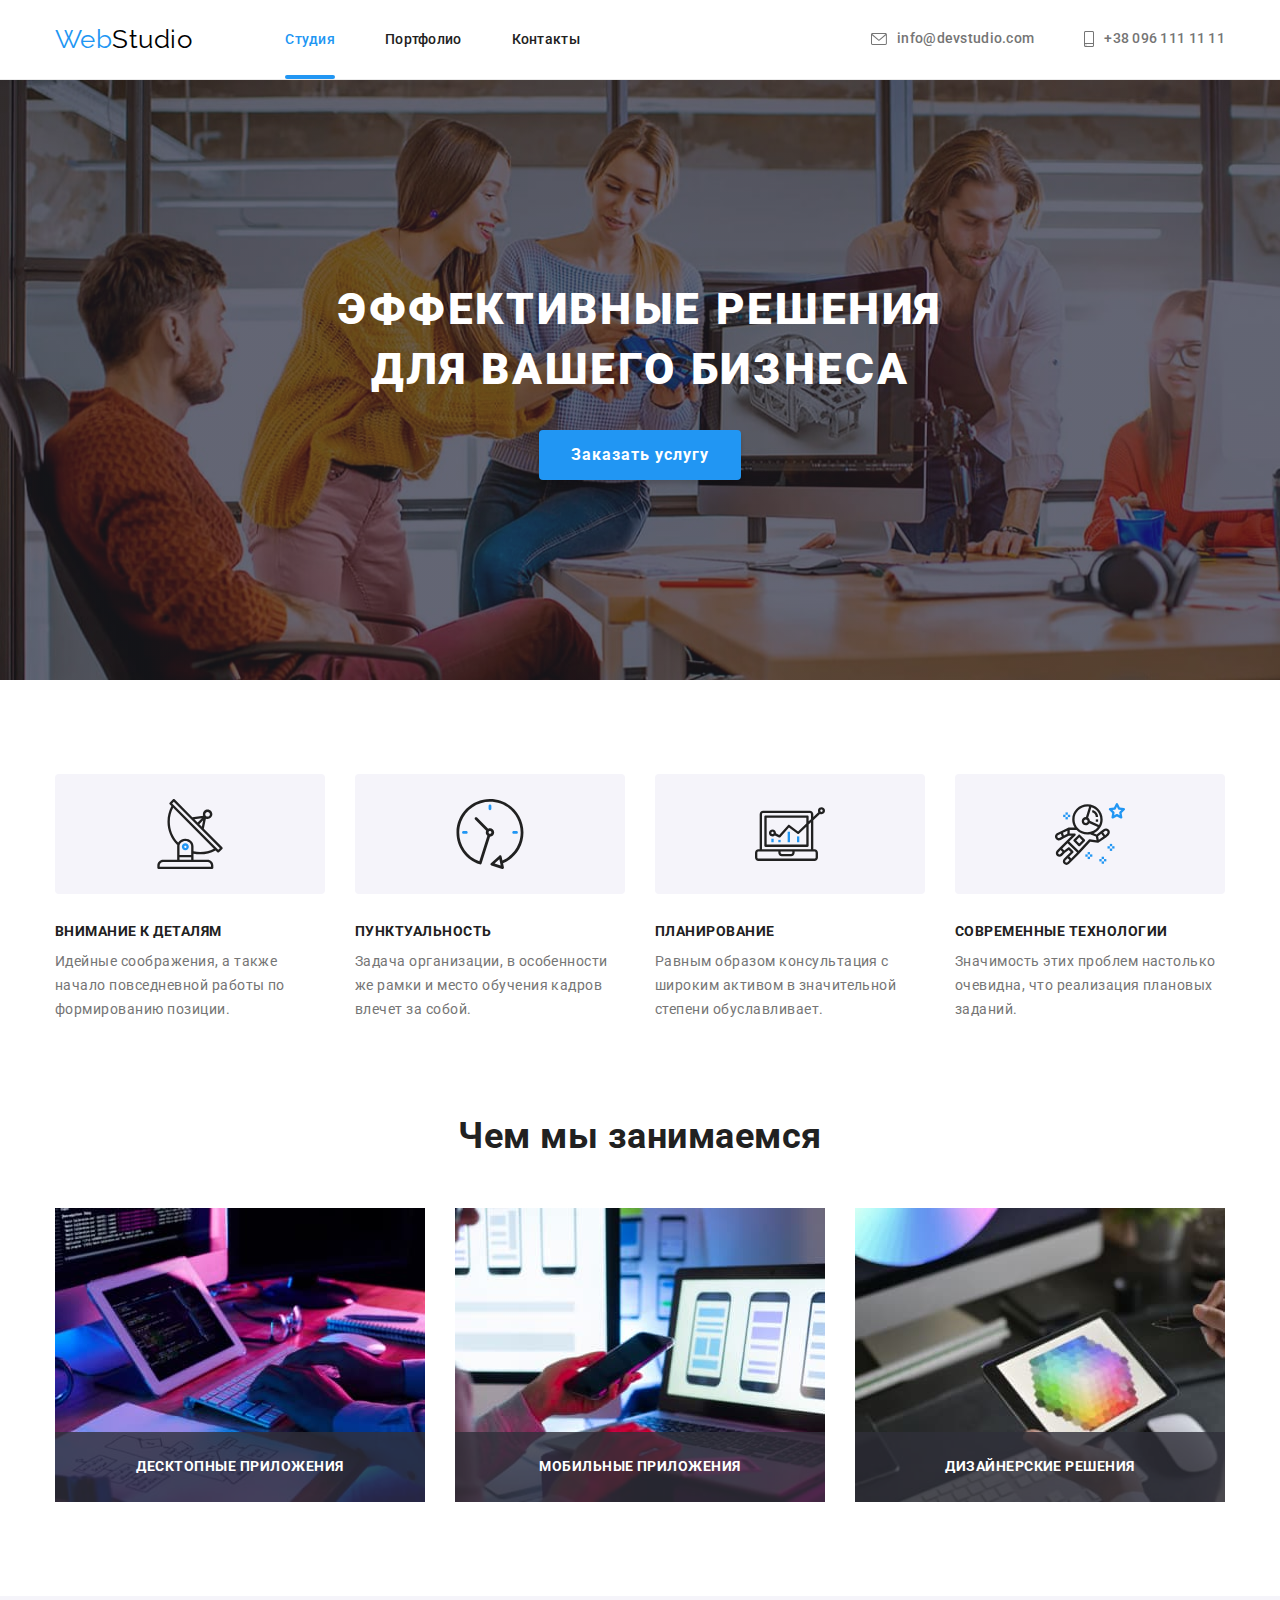
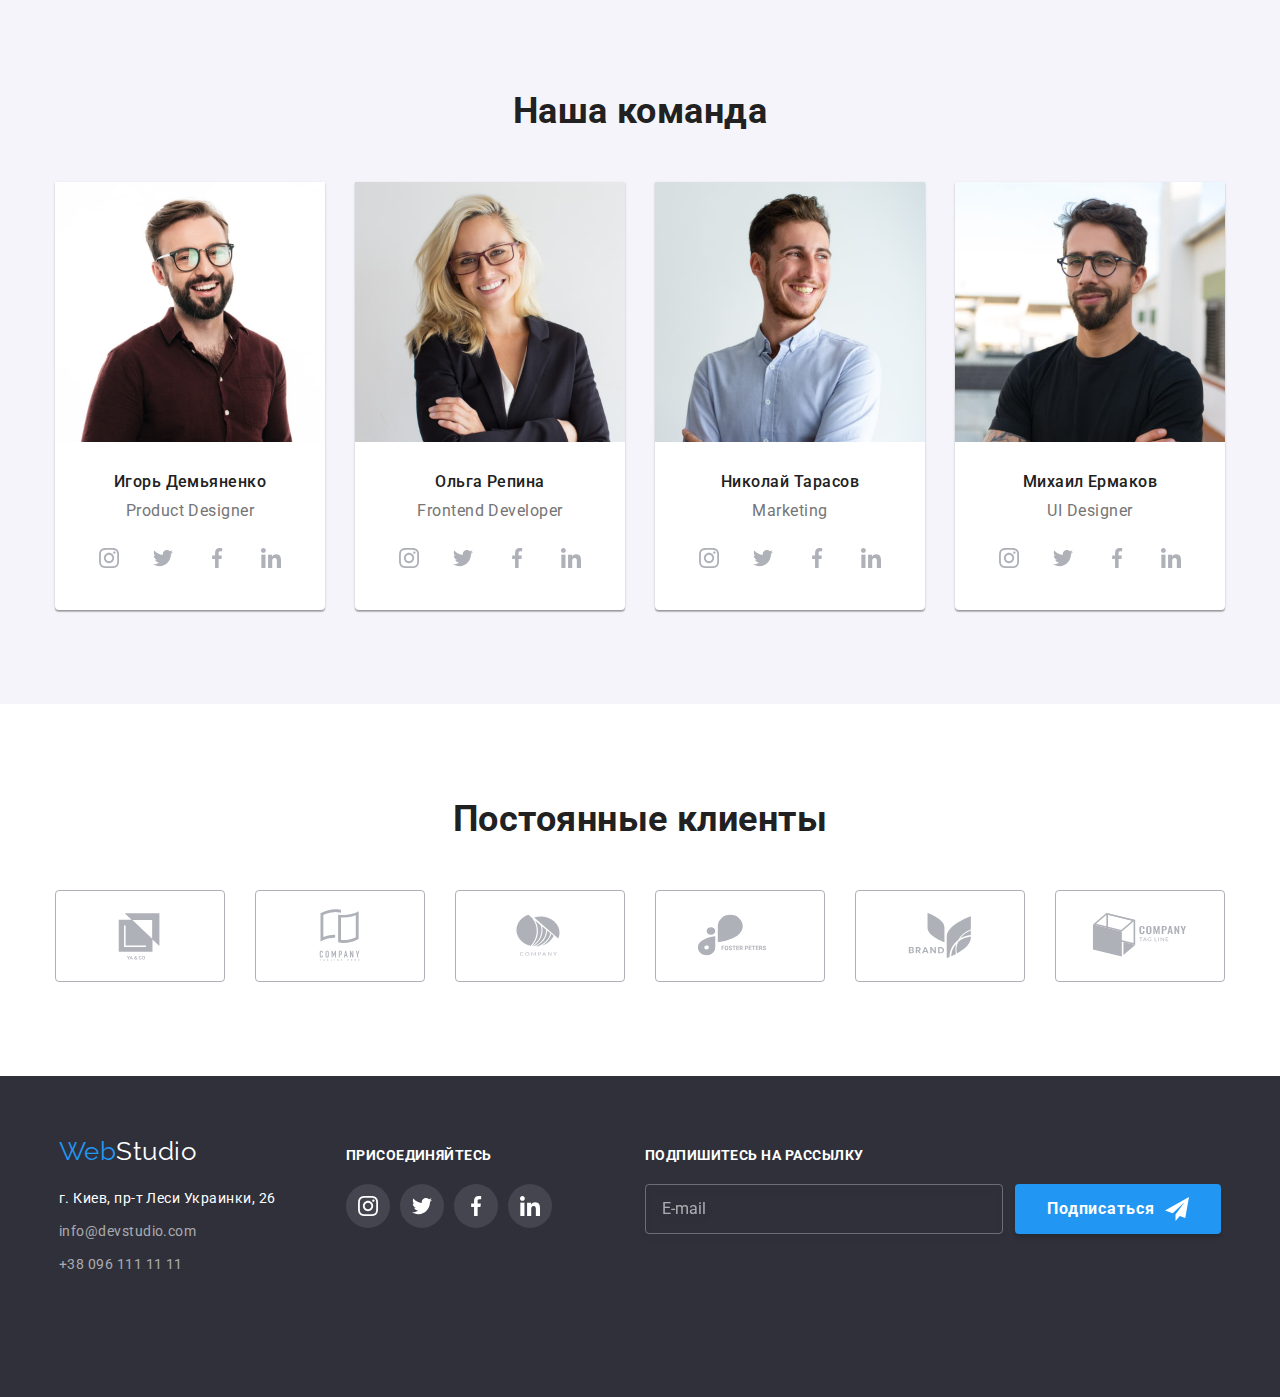
==== commit b4a3abf0: "Адаптировано все, кроме изображений" ====
--- a/index.html
+++ b/index.html
@@ -14,51 +14,62 @@
 </head>
 <body>
     <header class="header">
-        <div class="container header__nav">
-            <nav class="header__nav">
+        <div class="container header__container">
+
                 <a href="./index.html" class="logo">
                 <span class="logo-part">Web</span>Studio
                 </a>
 
-                <div class="menu-container">
-                    <ul class="nav list">
-                        <li class="nav__item nav__item--current"> <a href="./index.html"
-                                class="nav__link nav__link--current   link">Студия</a> </li>
-                        <li class="nav__item"> <a href="./portfolio.html" class="nav__link link">Портфолио</a></li>
-                        <li class="nav__item"> <a href="" class="nav__link link">Контакты</a></li>
-                    </ul>
-                
-                
+                <div class="menu-container" id="menu-container" data-menu>
+                    <nav class="header__nav">
+                        <ul class="nav list">
+                            <li class="nav__item nav__item--current"> <a href="./index.html"
+                                    class="nav__link nav__link--current   link">Студия</a> </li>
+                            <li class="nav__item"> <a href="./portfolio.html" class="nav__link link">Портфолио</a></li>
+                            <li class="nav__item"> <a href="" class="nav__link link">Контакты</a></li>
+                        </ul>
+                    </nav>
                     <ul class="contacts list">
-                        <li class="contacts__item contacts__item--margin">
-                            <a href="tel:+380961111111" class="contacts__link contscts__tel link">
+                        <li class="contacts__item contacts__imail">
+                            <a href="mailto:info@devstudio.com" class="contacts__link contacts__email link">
+                                <svg class="contacts__icon" width="16" height="12">
+                                    <use href="./images/symbol-defs.svg#icon-mail"></use>
+                                </svg>
+                                info@devstudio.com</a>
+                        </li>
+                        <li class="contacts__item contacts__itel contacts__item--margin ">
+                            <a href="tel:+380961111111" class="contacts__link contacts__tel link">
                                 <svg class="contacts__icon" width="10" height="16">
                                     <use href="./images/symbol-defs.svg#icon-tel"></use>
                                 </svg>
                                 +38 096 111 11 11
                             </a>
                         </li>
-                        <li class="contacts__item">
-                            <a href="mailto:info@devstudio.com" class="contacts__link contacts__email link">
-                                <svg class="contacts__icon" width="16" height="12">
-                                    <use href="./images/symbol-defs.svg#icon-mail"></use>
-                                </svg>
-                                info@devstudio.com</a>
-                        </li>
-
+                    </ul>
+                    <ul class="menu-networks list">
+                        <li class="menu-networks__item">
+                            <a class="menu-networks__link link" href="">Instagram</a>
+                        </li>
+                        <li class="menu-networks__item">
+                            <a class="menu-networks__link link" href="">Twitter</a>
+                        </li>
+                        <li class="menu-networks__item">
+                            <a class="menu-networks__link link" href="">Facebook</a>
+                        </li>
+                        <li class="menu-networks__item">
+                            <a class="menu-networks__link link" href="">LinkedIn</a>
+                        </li>
                     </ul>
                 </div>
-            </nav>
-
-
-                <div class="mob-menu">
-                    <svg class="mob-menu__icon">
-                        <use href="./images/icons.svg#icon-menu_mob"></use>
-                    </svg>
-                    <svg class="mob-menu__icon">
-                        <use href="./images/icons.svg#icon-close_mob"></use>
-                    </svg>
-                </div>
+            
+
+
+            <button type="button" class="menu-button" aria-expanded="false" aria-controls="menu-container" data-menu-button>
+                <svg class="mob-menu__icon" width="40" height="40">
+                    <use class="icon-menu" aria-label="Переключатель мобильного меню" href="./images/icons.svg#icon-menu_mob" ></use>
+                    <use class="icon-close" href="./images/icons.svg#icon-close_mob"></use>
+                </svg>
+            </button>
         </div>
 
 
@@ -537,6 +548,7 @@
     </div>
     
     <script src="./js/modal.js"></script>
+    <script src="./js/menu.js"></script>
 </body>
 </html>
 
--- a/css/main.min.css
+++ b/css/main.min.css
@@ -1 +1 @@
-body{background:#fff;color:#757575;font-family:"Roboto",sans-serif;letter-spacing:.03em}img{display:block;max-width:100%;height:auto}address{font-style:normal}.list{padding:0;margin:0;list-style:none}.link{text-decoration:none;color:inherit}h1,h2,h3,h4,h5,h6,p{margin-top:0;margin-bottom:0}.container{width:100vw;padding-left:15px;padding-right:15px;margin-left:auto;margin-right:auto}@media screen and (min-width: 480px){.container{width:480px}}@media screen and (min-width: 768px){.container{width:768px}}@media screen and (min-width: 1200px){.container{width:1200px}}.section{padding-top:60px;padding-bottom:60px}@media screen and (min-width: 1200px){.section{padding-top:94px;padding-bottom:94px}}.section-tittle{color:#212121;font-size:28px;line-height:1.18;text-align:center;margin-bottom:30px}@media screen and (min-width: 1200px){.section-tittle{font-size:36px;line-height:1.17;margin-bottom:50px}}.visually-hidden{position:absolute;width:1px;height:1px;margin:-1px;border:0;padding:0;white-space:nowrap;-webkit-clip-path:inset(100%);clip-path:inset(100%);clip:rect(0 0 0 0);overflow:hidden}.logo{color:#000;font-family:"Raleway",sans-serif;font-size:26px;line-height:1.19;text-decoration:none}.logo-part{color:#2196f3}.header{position:relative;padding-top:24px;padding-bottom:24px;border-bottom:1px solid #ececec}.header__nav{display:-webkit-box;display:-ms-flexbox;display:flex;-webkit-box-align:center;-ms-flex-align:center;align-items:center}@media screen and (max-width: 1199px){.menu-container{outline:1px solid red;display:none;position:absolute;top:100%;left:0;width:100%;background-color:#fff;padding:48px 40px}}.menu-container.is-open{display:block}@media screen and (min-width: 1200px){.menu-container{position:static;display:-webkit-box;display:-ms-flexbox;display:flex;-webkit-box-align:center;-ms-flex-align:center;align-items:center}}@media screen and (max-width: 1199px){.nav{margin-bottom:-32px}}@media screen and (min-width: 1200px){.nav{display:-webkit-box;display:-ms-flexbox;display:flex;margin-left:93px;-webkit-box-align:center;-ms-flex-align:center;align-items:center}}@media screen and (max-width: 1199px){.nav__item{margin-bottom:32px}}.nav__item--current{position:relative}@media screen and (min-width: 1200px){.nav__item:not(:last-child){margin-right:50px}}.nav__link{color:#212121;font-weight:500;font-size:40px;line-height:1.18;letter-spacing:.02em;text-decoration:none;-webkit-transition:color 250ms cubic-bezier(0.4, 0, 0.2, 1);transition:color 250ms cubic-bezier(0.4, 0, 0.2, 1)}.nav__link:hover,.nav__link:focus{color:#2196f3}@media screen and (min-width: 1200px){.nav__link{font-size:14px;line-height:1.14}}.nav__link--current{position:relative;color:#2196f3;padding-bottom:31px}.nav__link--current::after{content:"";position:absolute;display:block;left:0;bottom:-1px;height:4px;width:100%;background:#2196f3;border-radius:2px}@media screen and (max-width: 1200px){.contacts{margin-top:302px}}@media screen and (min-width: 1200px){.contacts{display:-webkit-box;display:-ms-flexbox;display:flex;margin-left:auto}}@media screen and (min-width: 1200px){.contacts__item--margin{margin-left:50px}}.contacts__link{color:#757575;display:-webkit-box;display:-ms-flexbox;display:flex;-webkit-box-align:center;-ms-flex-align:center;align-items:center;font-weight:500;letter-spacing:.02em;text-decoration:none;-webkit-transition:color 250ms cubic-bezier(0.4, 0, 0.2, 1);transition:color 250ms cubic-bezier(0.4, 0, 0.2, 1)}.contacts__link:hover,.contacts__link:focus{color:#2196f3}@media screen and (min-width: 1200px){.contacts__link{font-size:14px;line-height:1.14}}@media screen and (max-width: 1199px){.contacts__tel{font-size:34px;line-height:1.18;margin-bottom:32px}}@media screen and (max-width: 1200px){.contacts__email{font-size:24px;line-height:1.17}}.contacts__icon{display:block;margin-right:10px;fill:currentColor}.mob-menu__icon{width:40px;height:40px}@media screen and (min-width: 1200px){.mob-menu__icon{display:none}}.footer{background:#2f303a;text-align:center}@media screen and (min-width: 1200px){.footer{padding-top:60px;padding-bottom:60px;text-align:start}}@media screen and (min-width: 768px){.footer__container{display:-webkit-box;display:-ms-flexbox;display:flex;-webkit-box-align:baseline;-ms-flex-align:baseline;align-items:baseline;-ms-flex-wrap:wrap;flex-wrap:wrap;-webkit-box-pack:center;-ms-flex-pack:center;justify-content:center}}@media screen and (min-width: 1200px){.footer__container{-ms-flex-wrap:nowrap;flex-wrap:nowrap}}.footer__logo{color:#fff;font-family:"Raleway",sans-serif;font-size:26px;line-height:1.19;text-decoration:none}.address{font-style:normal;font-size:14px;line-height:1.71;margin-top:20px;margin-bottom:60px}.map{color:#fff;font-weight:400;text-decoration:none;-webkit-transition:color 250ms cubic-bezier(0.4, 0, 0.2, 1);transition:color 250ms cubic-bezier(0.4, 0, 0.2, 1)}.map:hover,.map:focus{color:#2196f3}.address__item--margin{margin-bottom:9px}.address__link{color:rgba(255,255,255,.6);font-weight:400;text-decoration:none;font-size:14px;line-height:1.71;-webkit-transition:color 250ms cubic-bezier(0.4, 0, 0.2, 1);transition:color 250ms cubic-bezier(0.4, 0, 0.2, 1)}.address__link:hover,.address__link:focus{color:#2196f3}.footer__center{margin-bottom:60px}@media screen and (min-width: 768px){.footer__center{margin-left:165px}}@media screen and (min-width: 1200px){.footer__center{margin-left:70px}}.footer__tittle{margin-bottom:20px;font-weight:700;font-size:14px;line-height:1.14;text-transform:uppercase;color:#fff}.footer-networks{display:-webkit-box;display:-ms-flexbox;display:flex;-webkit-box-pack:center;-ms-flex-pack:center;justify-content:center;-webkit-box-align:center;-ms-flex-align:center;align-items:center}.footer-networks__item--margin{margin-right:10px}.footer-networks__link{padding:12px;width:44px;height:44px;border-radius:50%;display:-webkit-box;display:-ms-flexbox;display:flex;fill:#fff;background:rgba(255,255,255,.1);-webkit-transition:background-color 250ms cubic-bezier(0.4, 0, 0.2, 1);transition:background-color 250ms cubic-bezier(0.4, 0, 0.2, 1)}.footer-networks__link:hover,.footer-networks__link:focus{background-color:#2196f3}.footer-networks__icon{width:20px;height:20px}.footer__subscribe{text-align:center}@media screen and (min-width: 1200px){.footer__subscribe{margin-left:93px;text-align:start}}@media screen and (min-width: 1200px){.footer-subscribe__form{display:-webkit-box;display:-ms-flexbox;display:flex}}.footer-subscribe__input{margin-bottom:20px;padding:15px 16px;width:100%;border:1px solid rgba(255,255,255,.3);-webkit-filter:drop-shadow(0px 4px 4px rgba(0, 0, 0, 0.15));filter:drop-shadow(0px 4px 4px rgba(0, 0, 0, 0.15));border-radius:4px;background-color:rgba(0,0,0,0);color:#fff;-webkit-transition:border-color 250ms cubic-bezier(0.4, 0, 0.2, 1);transition:border-color 250ms cubic-bezier(0.4, 0, 0.2, 1)}@media screen and (min-width: 768px){.footer-subscribe__input{width:450px}}@media screen and (min-width: 1200px){.footer-subscribe__input{width:358px;margin-right:12px;margin-bottom:0}}.footer-subscribe__input:hover,.footer-subscribe__input:focus{border-color:#2196f3;outline:none}.footer-subscribe__input::-webkit-input-placeholder{font-size:16px;line-height:1.25;color:rgba(255,255,255,.6)}.footer-subscribe__input::-moz-placeholder{font-size:16px;line-height:1.25;color:rgba(255,255,255,.6)}.footer-subscribe__input:-ms-input-placeholder{font-size:16px;line-height:1.25;color:rgba(255,255,255,.6)}.footer-subscribe__input::-ms-input-placeholder{font-size:16px;line-height:1.25;color:rgba(255,255,255,.6)}.footer-subscribe__input::placeholder{font-size:16px;line-height:1.25;color:rgba(255,255,255,.6)}.footer-subsribe__button{display:-webkit-box;display:-ms-flexbox;display:flex;-webkit-box-pack:center;-ms-flex-pack:center;justify-content:center;-webkit-box-align:center;-ms-flex-align:center;align-items:center;margin-left:auto;margin-right:auto;padding:10px 28px;color:#fff;min-width:200px}.footer-subsribe__button::after{content:"";display:block;width:24px;height:24px;background-image:url(../images/icon-send.svg);background-size:contain;margin-left:10px}.hero{background-color:#2f303a;text-align:center;padding-top:118px;padding-bottom:118px;margin:0 auto;background-image:-webkit-gradient(linear, left top, right top, from(rgba(47, 48, 58, 0.4)), to(rgba(47, 48, 58, 0.4))),url(../images/hero-background.jpg);background-image:linear-gradient(to right, rgba(47, 48, 58, 0.4), rgba(47, 48, 58, 0.4)),url(../images/hero-background.jpg);background-repeat:no-repeat;background-size:cover;max-width:1600px;height:auto}@media screen and (min-width: 1200px){.hero{padding-top:200px;padding-bottom:200px}}.hero__tittle{color:#fff;font-weight:900;font-size:26px;line-height:1.62;letter-spacing:.06em;text-transform:uppercase;margin-bottom:30px}@media screen and (min-width: 1200px){.hero__tittle{font-size:44px;line-height:1.36}}.button{background:#2196f3;-webkit-box-shadow:0px 4px 4px rgba(0,0,0,.15);box-shadow:0px 4px 4px rgba(0,0,0,.15);border-radius:4px;color:#fff;cursor:pointer;font-weight:700;font-size:16px;line-height:1.88;font-family:inherit;letter-spacing:.06em;border:none;padding:10px 32px;-webkit-transition:background-color 250ms cubic-bezier(0.4, 0, 0.2, 1);transition:background-color 250ms cubic-bezier(0.4, 0, 0.2, 1)}.button:hover,.button:focus{background-color:#188ce8}.benefits__list{display:-webkit-box;display:-ms-flexbox;display:flex;-ms-flex-wrap:wrap;flex-wrap:wrap;gap:30px}.benefits__item{width:100%}@media screen and (min-width: 768px){.benefits__item{width:354px}}@media screen and (min-width: 1200px){.benefits__item{width:270px}}.benefits__icontainer{display:-webkit-box;display:-ms-flexbox;display:flex;-webkit-box-pack:center;-ms-flex-pack:center;justify-content:center;-webkit-box-align:center;-ms-flex-align:center;align-items:center;padding-top:25px;padding-bottom:25px;margin-bottom:30px;background-color:#f5f4fa;border-radius:4px}.benefits__icon{display:-webkit-box;display:-ms-flexbox;display:flex;width:70px;height:70px}.benefits__tittle{color:#212121;font-size:14px;line-height:1.14;text-transform:uppercase;margin-bottom:10px}.benefits__text{font-size:14px;line-height:1.71}.our-work{display:none;padding-top:0}@media screen and (min-width: 1200px){.our-work{display:block}}.our-work__list{display:-webkit-box;display:-ms-flexbox;display:flex}.our-work__item{position:relative}.our-work__itittle{position:absolute;bottom:0;left:0;width:100%;height:70px;display:-webkit-box;display:-ms-flexbox;display:flex;-webkit-box-pack:center;-ms-flex-pack:center;justify-content:center;-webkit-box-align:center;-ms-flex-align:center;align-items:center;font-size:14px;line-height:1.14;text-align:center;text-transform:uppercase;color:#fff;background:rgba(47,48,58,.8)}.our-work__item--margin{margin-left:30px}.team{background-color:#f5f4fa}.team__list{display:-webkit-box;display:-ms-flexbox;display:flex;-ms-flex-wrap:wrap;flex-wrap:wrap;gap:30px}.team__item{text-align:center;width:450px;-webkit-box-shadow:0px 1px 3px rgba(0,0,0,.12),0px 1px 1px rgba(0,0,0,.14),0px 2px 1px rgba(0,0,0,.2);box-shadow:0px 1px 3px rgba(0,0,0,.12),0px 1px 1px rgba(0,0,0,.14),0px 2px 1px rgba(0,0,0,.2);border-radius:0px 0px 4px 4px;background-color:#fff}@media screen and (min-width: 768px){.team__item{width:354px}}@media screen and (min-width: 1200px){.team__item{width:270px}}.team__content{padding-top:30px;padding-bottom:24px}@media screen and (min-width: 1200px){.team__content{padding-bottom:30px}}.team__name{color:#212121;font-weight:500;font-size:16px;line-height:1.19;margin-bottom:10px}.team__staff{font-weight:400;font-size:16px;line-height:1.19;margin-bottom:16px}.team-networks{display:-webkit-box;display:-ms-flexbox;display:flex;-webkit-box-pack:center;-ms-flex-pack:center;justify-content:center;-webkit-box-align:center;-ms-flex-align:center;align-items:center}.team-networks__item--margin{margin-right:10px}.team-networks__link{width:44px;height:44px;border-radius:50%;display:-webkit-box;display:-ms-flexbox;display:flex;-webkit-box-pack:center;-ms-flex-pack:center;justify-content:center;-webkit-box-align:center;-ms-flex-align:center;align-items:center;fill:#afb1b8;-webkit-transition:background-color 250ms cubic-bezier(0.4, 0, 0.2, 1),fill 250ms cubic-bezier(0.4, 0, 0.2, 1);transition:background-color 250ms cubic-bezier(0.4, 0, 0.2, 1),fill 250ms cubic-bezier(0.4, 0, 0.2, 1)}.team-networks__link:hover,.team-networks__link:focus{background-color:#2196f3;fill:#fff}.team-networks__icon{width:20px;height:20px}.clients__list{display:-webkit-box;display:-ms-flexbox;display:flex;-ms-flex-wrap:wrap;flex-wrap:wrap;-webkit-box-pack:center;-ms-flex-pack:center;justify-content:center;gap:30px}.clients__link{width:210px;height:92px;border:1px solid #afb1b8;border-radius:4px;display:-webkit-box;display:-ms-flexbox;display:flex;-webkit-box-pack:center;-ms-flex-pack:center;justify-content:center;-webkit-box-align:center;-ms-flex-align:center;align-items:center;fill:#afb1b8;-webkit-transition:border 250ms cubic-bezier(0.4, 0, 0.2, 1),fill 250ms cubic-bezier(0.4, 0, 0.2, 1);transition:border 250ms cubic-bezier(0.4, 0, 0.2, 1),fill 250ms cubic-bezier(0.4, 0, 0.2, 1)}@media screen and (min-width: 768px){.clients__link{width:226px}}@media screen and (min-width: 1200px){.clients__link{width:170px}}.clients__link:hover,.clients__link:focus{fill:#2196f3;border:1px solid #2196f3}.clients__icon{display:-webkit-box;display:-ms-flexbox;display:flex;-webkit-box-pack:center;-ms-flex-pack:center;justify-content:center;-webkit-box-align:center;-ms-flex-align:center;align-items:center}.backdrop{padding:93px 15px;position:fixed;top:0;left:0;width:100%;height:100%;background-color:rgba(0,0,0,.2);opacity:1;-webkit-transition:opacity 250ms cubic-bezier(0.4, 0, 0.2, 1);transition:opacity 250ms cubic-bezier(0.4, 0, 0.2, 1)}.backdrop.is-hidden{opacity:0;pointer-events:none}.backdrop.is-hidden .modal{-webkit-transform:translate(-50%, -50%) scale(0.5);transform:translate(-50%, -50%) scale(0.5)}.modal{-webkit-transition:-webkit-transform 250ms cubic-bezier(0.4, 0, 0.2, 1);transition:-webkit-transform 250ms cubic-bezier(0.4, 0, 0.2, 1);transition:transform 250ms cubic-bezier(0.4, 0, 0.2, 1);transition:transform 250ms cubic-bezier(0.4, 0, 0.2, 1), -webkit-transform 250ms cubic-bezier(0.4, 0, 0.2, 1);display:block;opacity:1;display:-webkit-box;display:-ms-flexbox;display:flex;-webkit-box-pack:center;-ms-flex-pack:center;justify-content:center;-webkit-box-align:center;-ms-flex-align:center;align-items:center;-webkit-box-orient:vertical;-webkit-box-direction:normal;-ms-flex-direction:column;flex-direction:column;width:100%;height:auto;padding:40px;background:#fff;-webkit-box-shadow:0px 1px 3px rgba(0,0,0,.12),0px 1px 1px rgba(0,0,0,.14),0px 2px 1px rgba(0,0,0,.2);box-shadow:0px 1px 3px rgba(0,0,0,.12),0px 1px 1px rgba(0,0,0,.14),0px 2px 1px rgba(0,0,0,.2);border-radius:4px}.button-close{position:absolute;top:8px;right:8px;width:30px;height:30px;display:-webkit-box;display:-ms-flexbox;display:flex;-webkit-box-pack:center;-ms-flex-pack:center;justify-content:center;-webkit-box-align:center;-ms-flex-align:center;align-items:center;cursor:pointer;background-color:#fff;fill:#000;border:1px solid rgba(0,0,0,.1);border-radius:15px;padding:6px;-webkit-transition:fill 250ms cubic-bezier(0.4, 0, 0.2, 1);transition:fill 250ms cubic-bezier(0.4, 0, 0.2, 1)}.button-close:hover,.button-close:focus{fill:#2196f3}.modal-form__submit{display:-webkit-box;display:-ms-flexbox;display:flex;-webkit-box-pack:center;-ms-flex-pack:center;justify-content:center;-webkit-box-align:center;-ms-flex-align:center;align-items:center;margin:0 auto;min-width:200px;height:50px;color:#fff;background-color:#2196f3;-webkit-box-shadow:0px 4px 4px rgba(0,0,0,.15);box-shadow:0px 4px 4px rgba(0,0,0,.15);border-radius:4px}.modal__tittle{margin-bottom:12px;font-weight:700;font-size:20px;line-height:1.15;text-align:center;color:#212121}.modal-form{margin-left:auto;margin-right:auto;-webkit-box-orient:vertical;-webkit-box-direction:normal;-ms-flex-direction:column;flex-direction:column;width:100%}.modal-form__field{display:-webkit-box;display:-ms-flexbox;display:flex;-webkit-box-orient:vertical;-webkit-box-direction:normal;-ms-flex-direction:column;flex-direction:column;position:relative;margin-bottom:10px;-webkit-transition:border-color 250ms cubic-bezier(0.4, 0, 0.2, 1);transition:border-color 250ms cubic-bezier(0.4, 0, 0.2, 1)}.modal-form__label{margin-bottom:4px;font-size:12px;line-height:1.17;letter-spacing:.01em}.modal-form__input{height:40px;padding:12px 42px;border:1px solid rgba(33,33,33,.2);border-radius:4px;-webkit-transition:border-color 250ms cubic-bezier(0.4, 0, 0.2, 1);transition:border-color 250ms cubic-bezier(0.4, 0, 0.2, 1)}.modal-form__field:focus-within .modal-form__input,.modal-form__field:hover .modal-form__input{border:1px solid #2196f3;outline:none}.modal-form__icon{position:absolute;left:12px;bottom:12px;margin:0;width:18px;height:18px;fill:#212121;-webkit-transition:fill 250ms cubic-bezier(0.4, 0, 0.2, 1);transition:fill 250ms cubic-bezier(0.4, 0, 0.2, 1)}.modal-form__field:focus-within .modal-form__icon,.modal-form__field:hover .modal-form__icon{fill:#2196f3}.modal-form__textarea{display:-webkit-box;display:-ms-flexbox;display:flex;-webkit-box-orient:vertical;-webkit-box-direction:normal;-ms-flex-direction:column;flex-direction:column;margin-bottom:20px}.modal-textarea__field{padding:12px 16px;width:100%;height:120px;border:1px solid rgba(33,33,33,.2);border-radius:4px;-webkit-transition:border-color 250ms cubic-bezier(0.4, 0, 0.2, 1);transition:border-color 250ms cubic-bezier(0.4, 0, 0.2, 1);resize:none}.modal-textarea__field::-webkit-input-placeholder{font-size:12px;line-height:1.17;letter-spacing:.01em;color:rgba(117,117,117,.5019607843)}.modal-textarea__field::-moz-placeholder{font-size:12px;line-height:1.17;letter-spacing:.01em;color:rgba(117,117,117,.5019607843)}.modal-textarea__field:-ms-input-placeholder{font-size:12px;line-height:1.17;letter-spacing:.01em;color:rgba(117,117,117,.5019607843)}.modal-textarea__field::-ms-input-placeholder{font-size:12px;line-height:1.17;letter-spacing:.01em;color:rgba(117,117,117,.5019607843)}.modal-textarea__field::placeholder{font-size:12px;line-height:1.17;letter-spacing:.01em;color:rgba(117,117,117,.5019607843)}.modal-textarea__field:focus-within,.modal-textarea__field:hover{border-color:#2196f3;outline:none}.modal-form__checkbox{display:-webkit-box;display:-ms-flexbox;display:flex;-webkit-box-pack:center;-ms-flex-pack:center;justify-content:center;-webkit-box-align:center;-ms-flex-align:center;align-items:center;margin-bottom:30px}.checkbox-icon{display:inline-block;width:16px;height:15px;border:2px solid #212121;border-radius:2px;margin-right:8px}.modal-form__check:checked+.checkbox-icon{background-color:#2196f3;background-image:url(../images/icon-check.svg);background-size:contain;border-color:rgba(0,0,0,0);background-origin:border-box}.modal-form__checkbox-label{font-size:12px;line-height:1.17px}@media screen and (min-width: 1200px){.modal-form__checkbox-label{font-size:14px;line-height:1.7142857143}}.modal-form__terms{color:#2196f3}.project-nav{display:-webkit-box;display:-ms-flexbox;display:flex;-ms-flex-wrap:wrap;flex-wrap:wrap;-webkit-box-pack:start;-ms-flex-pack:start;justify-content:start;margin-bottom:40px}@media screen and (min-width: 768px){.project-nav{margin-bottom:30px;-webkit-box-pack:center;-ms-flex-pack:center;justify-content:center}}@media screen and (min-width: 1200px){.project-nav{margin-bottom:50px;-webkit-box-pack:center;-ms-flex-pack:center;justify-content:center}}.project-nav__item--margin{margin-right:8px}.project-nav__item{margin-bottom:10px}.project-nav__filter{color:#212121;cursor:pointer;border-radius:4px;font-family:inherit;font-weight:500;font-size:16px;line-height:1.63;border:none;text-align:center;letter-spacing:.03em;padding:6px 22px;-webkit-transition:background-color 250ms cubic-bezier(0.4, 0, 0.2, 1),color 250ms cubic-bezier(0.4, 0, 0.2, 1),-webkit-box-shadow 250ms cubic-bezier(0.4, 0, 0.2, 1);transition:background-color 250ms cubic-bezier(0.4, 0, 0.2, 1),color 250ms cubic-bezier(0.4, 0, 0.2, 1),-webkit-box-shadow 250ms cubic-bezier(0.4, 0, 0.2, 1);transition:background-color 250ms cubic-bezier(0.4, 0, 0.2, 1),color 250ms cubic-bezier(0.4, 0, 0.2, 1),box-shadow 250ms cubic-bezier(0.4, 0, 0.2, 1);transition:background-color 250ms cubic-bezier(0.4, 0, 0.2, 1),color 250ms cubic-bezier(0.4, 0, 0.2, 1),box-shadow 250ms cubic-bezier(0.4, 0, 0.2, 1),-webkit-box-shadow 250ms cubic-bezier(0.4, 0, 0.2, 1)}.project-nav__filter:hover,.project-nav__filter:focus{background-color:#2196f3;color:#fff;-webkit-box-shadow:0px 3px 1px rgba(0,0,0,.1),0px 1px 2px rgba(0,0,0,.08),0px 2px 2px rgba(0,0,0,.12);box-shadow:0px 3px 1px rgba(0,0,0,.1),0px 1px 2px rgba(0,0,0,.08),0px 2px 2px rgba(0,0,0,.12)}.grid{margin:-15px}@media screen and (min-width: 768px){.grid{display:-webkit-box;display:-ms-flexbox;display:flex;-ms-flex-wrap:wrap;flex-wrap:wrap}}.grid__item{margin:15px;z-index:9;border:4px;width:100%;height:auto}@media screen and (min-width: 768px){.grid__item{-ms-flex-preferred-size:calc((100% - 60px)/2);flex-basis:calc((100% - 60px)/2)}}@media screen and (min-width: 1200px){.grid__item{-ms-flex-preferred-size:calc((100% - 90px)/3);flex-basis:calc((100% - 90px)/3)}}.grid__item img{width:100%;height:auto}.project{display:block;-webkit-transition:-webkit-box-shadow 250ms timing-function;transition:-webkit-box-shadow 250ms timing-function;transition:box-shadow 250ms timing-function;transition:box-shadow 250ms timing-function, -webkit-box-shadow 250ms timing-function}.project:hover,.project:focus{-webkit-box-shadow:0px 1px 1px rgba(0,0,0,.12),0px 4px 4px rgba(0,0,0,.06),1px 4px 6px rgba(0,0,0,.16);box-shadow:0px 1px 1px rgba(0,0,0,.12),0px 4px 4px rgba(0,0,0,.06),1px 4px 6px rgba(0,0,0,.16)}.project__thumb{position:relative;content:"";top:0;left:0;width:100%;height:294px;overflow:hidden}.project_thumb img{width:450px;height:auto}.project__text{position:absolute;top:0;left:0;color:#fff;background-color:rgba(33,150,243,.9);padding:63px 24px;width:100%;height:100%;-webkit-transform:translateY(101%);transform:translateY(101%);-webkit-transition:-webkit-transform 250ms cubic-bezier(0.4, 0, 0.2, 1);transition:-webkit-transform 250ms cubic-bezier(0.4, 0, 0.2, 1);transition:transform 250ms cubic-bezier(0.4, 0, 0.2, 1);transition:transform 250ms cubic-bezier(0.4, 0, 0.2, 1), -webkit-transform 250ms cubic-bezier(0.4, 0, 0.2, 1);font-size:18px;line-height:1.56}.project:hover .project__text,.project:focus .project__text{-webkit-transform:translateY(0);transform:translateY(0)}@media screen and (max-width: 767px){.project__text{padding:77px 24px}}.project__content{padding:20px 24px;border:1px solid #eee;border-top:none}.project__name{color:#212121;font-size:18px;line-height:2;margin-bottom:4px}.project__type{font-size:16px;line-height:1.88;margin:0}/*# sourceMappingURL=main.min.css.map */+body{background:#fff;color:#757575;font-family:"Roboto",sans-serif;letter-spacing:.03em}img{display:block;max-width:100%;height:auto}address{font-style:normal}.list{padding:0;margin:0;list-style:none}.link{text-decoration:none;color:inherit}h1,h2,h3,h4,h5,h6,p{margin-top:0;margin-bottom:0}.container{width:100%;padding-left:15px;padding-right:15px;margin-left:auto;margin-right:auto}@media screen and (min-width: 480px){.container{width:480px}}@media screen and (min-width: 768px){.container{width:768px}}@media screen and (min-width: 1200px){.container{width:1200px}}.section{padding-top:60px;padding-bottom:60px}@media screen and (min-width: 1200px){.section{padding-top:94px;padding-bottom:94px}}.section-tittle{color:#212121;font-size:28px;line-height:1.18;text-align:center;margin-bottom:30px}@media screen and (min-width: 1200px){.section-tittle{font-size:36px;line-height:1.17;margin-bottom:50px}}.visually-hidden{position:absolute;width:1px;height:1px;margin:-1px;border:0;padding:0;white-space:nowrap;-webkit-clip-path:inset(100%);clip-path:inset(100%);clip:rect(0 0 0 0);overflow:hidden}.logo{color:#000;font-family:"Raleway",sans-serif;font-size:26px;line-height:1.19;text-decoration:none}.logo-part{color:#2196f3}.header{position:relative;padding-top:16px;padding-bottom:16px;border-bottom:1px solid #ececec}@media screen and (min-width: 768px){.header{padding-top:21px;padding-bottom:21px}}@media screen and (min-width: 1200px){.header{padding-top:24px;padding-bottom:24px}}.header__container{display:-webkit-box;display:-ms-flexbox;display:flex;-webkit-box-align:center;-ms-flex-align:center;align-items:center}.header__nav{display:-webkit-box;display:-ms-flexbox;display:flex;-webkit-box-align:center;-ms-flex-align:center;align-items:center}.menu-container{width:100%}@media screen and (max-width: 767px){.menu-container{display:none;position:absolute;top:0;left:0;background-color:#fff;padding:48px 40px}}@media screen and (min-width: 768px){.menu-container{margin-left:88px}}@media screen and (min-width: 1200px){.menu-container{margin-left:93px}}.menu-container.is-open{display:block}@media screen and (min-width: 768px){.menu-container{position:static;display:-webkit-box;display:-ms-flexbox;display:flex;-webkit-box-align:center;-ms-flex-align:center;align-items:center}}@media screen and (min-width: 768px){.nav{display:-webkit-box;display:-ms-flexbox;display:flex;-webkit-box-align:center;-ms-flex-align:center;align-items:center}}@media screen and (max-width: 767px){.nav__item:not(:last-child){margin-bottom:32px}}.nav__item--current{position:relative}@media screen and (min-width: 768px){.nav__item:not(:last-child){margin-right:50px}}.nav__link{color:#212121;font-weight:500;font-size:40px;line-height:1.18;letter-spacing:.02em;text-decoration:none;-webkit-transition:color 250ms cubic-bezier(0.4, 0, 0.2, 1);transition:color 250ms cubic-bezier(0.4, 0, 0.2, 1)}.nav__link:hover,.nav__link:focus{color:#2196f3}@media screen and (min-width: 768px){.nav__link{font-size:14px;line-height:1.14}}.nav__link--current{position:relative;color:#2196f3;padding-bottom:31px}.nav__link--current::after{content:"";position:absolute;display:none;left:0;bottom:-1px;height:4px;width:100%;background:#2196f3;border-radius:2px}@media screen and (min-width: 768px){.nav__link--current::after{display:block}}@media screen and (max-width: 767px){.contacts{display:-webkit-box;display:-ms-flexbox;display:flex;-ms-flex-wrap:wrap;flex-wrap:wrap;-webkit-box-orient:vertical;-webkit-box-direction:reverse;-ms-flex-direction:column-reverse;flex-direction:column-reverse;margin-top:302px;margin-bottom:64px}}@media screen and (min-width: 768px){.contacts{margin-left:auto}}@media screen and (min-width: 1200px){.contacts{display:-webkit-box;display:-ms-flexbox;display:flex}}@media screen and (max-width: 767px){.contacts__item:first-child{margin-bottom:32px}}@media screen and (min-width: 1200px){.contacts__item:first-child{margin-right:50px}}.contacts__link{color:#757575;display:-webkit-box;display:-ms-flexbox;display:flex;-webkit-box-align:center;-ms-flex-align:center;align-items:center;font-weight:500;letter-spacing:.02em;text-decoration:none;-webkit-transition:color 250ms cubic-bezier(0.4, 0, 0.2, 1);transition:color 250ms cubic-bezier(0.4, 0, 0.2, 1)}.contacts__link:hover,.contacts__link:focus{color:#2196f3}@media screen and (min-width: 768px){.contacts__link{font-size:14px;line-height:1.14}}@media screen and (max-width: 767px){.contacts__tel{font-size:34px;line-height:1.18;margin-bottom:32px}}@media screen and (max-width: 767px){.contacts__email{font-size:24px;line-height:1.17}}@media screen and (min-width: 768px){.contacts__email{margin-bottom:10px}}@media screen and (min-width: 1200px){.contacts__email{margin-bottom:0}}.contacts__icon{display:block;margin-right:10px;fill:currentColor}.menu-networks{display:-webkit-box;display:-ms-flexbox;display:flex;-ms-flex-wrap:wrap;flex-wrap:wrap;gap:10px}@media screen and (min-width: 768px){.menu-networks{display:none}}.menu-networks__item:not(:last-child){border-right:1px solid rgba(33,33,33,.2);padding-right:10px}.menu-networks__link{font-weight:500;font-size:18px;line-height:1.22;letter-spacing:.02em;color:#2196f3}.menu-button{position:absolute;top:10px;right:15px;z-index:99;background-color:rgba(0,0,0,0);border:none;margin-left:auto}@media screen and (min-width: 768px){.menu-button{display:none}}.icon-close{display:none}.menu-button.is-open .icon-menu{display:none}.menu-button.is-open .icon-close{display:block}.footer{background:#2f303a;text-align:center}@media screen and (min-width: 1200px){.footer{padding-top:60px;padding-bottom:60px;text-align:start}}@media screen and (min-width: 768px){.footer__container{display:-webkit-box;display:-ms-flexbox;display:flex;-webkit-box-align:baseline;-ms-flex-align:baseline;align-items:baseline;-ms-flex-wrap:wrap;flex-wrap:wrap;-webkit-box-pack:center;-ms-flex-pack:center;justify-content:center}}@media screen and (min-width: 1200px){.footer__container{-ms-flex-wrap:nowrap;flex-wrap:nowrap}}.footer__logo{color:#fff;font-family:"Raleway",sans-serif;font-size:26px;line-height:1.19;text-decoration:none}.address{font-style:normal;font-size:14px;line-height:1.71;margin-top:20px;margin-bottom:60px}.map{color:#fff;font-weight:400;text-decoration:none;-webkit-transition:color 250ms cubic-bezier(0.4, 0, 0.2, 1);transition:color 250ms cubic-bezier(0.4, 0, 0.2, 1)}.map:hover,.map:focus{color:#2196f3}.address__item--margin{margin-bottom:9px}.address__link{color:rgba(255,255,255,.6);font-weight:400;text-decoration:none;font-size:14px;line-height:1.71;-webkit-transition:color 250ms cubic-bezier(0.4, 0, 0.2, 1);transition:color 250ms cubic-bezier(0.4, 0, 0.2, 1)}.address__link:hover,.address__link:focus{color:#2196f3}.footer__center{margin-bottom:60px}@media screen and (min-width: 768px){.footer__center{margin-left:165px}}@media screen and (min-width: 1200px){.footer__center{margin-left:70px}}.footer__tittle{margin-bottom:20px;font-weight:700;font-size:14px;line-height:1.14;text-transform:uppercase;color:#fff}.footer-networks{display:-webkit-box;display:-ms-flexbox;display:flex;-webkit-box-pack:center;-ms-flex-pack:center;justify-content:center;-webkit-box-align:center;-ms-flex-align:center;align-items:center}.footer-networks__item--margin{margin-right:10px}.footer-networks__link{padding:12px;width:44px;height:44px;border-radius:50%;display:-webkit-box;display:-ms-flexbox;display:flex;fill:#fff;background:rgba(255,255,255,.1);-webkit-transition:background-color 250ms cubic-bezier(0.4, 0, 0.2, 1);transition:background-color 250ms cubic-bezier(0.4, 0, 0.2, 1)}.footer-networks__link:hover,.footer-networks__link:focus{background-color:#2196f3}.footer-networks__icon{width:20px;height:20px}.footer__subscribe{text-align:center}@media screen and (min-width: 1200px){.footer__subscribe{margin-left:93px;text-align:start}}@media screen and (min-width: 1200px){.footer-subscribe__form{display:-webkit-box;display:-ms-flexbox;display:flex}}.footer-subscribe__input{margin-bottom:20px;padding:15px 16px;width:100%;border:1px solid rgba(255,255,255,.3);-webkit-filter:drop-shadow(0px 4px 4px rgba(0, 0, 0, 0.15));filter:drop-shadow(0px 4px 4px rgba(0, 0, 0, 0.15));border-radius:4px;background-color:rgba(0,0,0,0);color:#fff;-webkit-transition:border-color 250ms cubic-bezier(0.4, 0, 0.2, 1);transition:border-color 250ms cubic-bezier(0.4, 0, 0.2, 1)}@media screen and (min-width: 768px){.footer-subscribe__input{width:450px}}@media screen and (min-width: 1200px){.footer-subscribe__input{width:358px;margin-right:12px;margin-bottom:0}}.footer-subscribe__input:hover,.footer-subscribe__input:focus{border-color:#2196f3;outline:none}.footer-subscribe__input::-webkit-input-placeholder{font-size:16px;line-height:1.25;color:rgba(255,255,255,.6)}.footer-subscribe__input::-moz-placeholder{font-size:16px;line-height:1.25;color:rgba(255,255,255,.6)}.footer-subscribe__input:-ms-input-placeholder{font-size:16px;line-height:1.25;color:rgba(255,255,255,.6)}.footer-subscribe__input::-ms-input-placeholder{font-size:16px;line-height:1.25;color:rgba(255,255,255,.6)}.footer-subscribe__input::placeholder{font-size:16px;line-height:1.25;color:rgba(255,255,255,.6)}.footer-subsribe__button{display:-webkit-box;display:-ms-flexbox;display:flex;-webkit-box-pack:center;-ms-flex-pack:center;justify-content:center;-webkit-box-align:center;-ms-flex-align:center;align-items:center;margin-left:auto;margin-right:auto;padding:10px 28px;color:#fff;min-width:200px}.footer-subsribe__button::after{content:"";display:block;width:24px;height:24px;background-image:url(../images/icon-send.svg);background-size:contain;margin-left:10px}.hero{background-color:#2f303a;text-align:center;padding-top:118px;padding-bottom:118px;margin:0 auto;background-image:-webkit-gradient(linear, left top, right top, from(rgba(47, 48, 58, 0.4)), to(rgba(47, 48, 58, 0.4))),url(../images/hero-bg.jpg);background-image:linear-gradient(to right, rgba(47, 48, 58, 0.4), rgba(47, 48, 58, 0.4)),url(../images/hero-bg.jpg);background-repeat:no-repeat;background-size:cover;max-width:1600px;height:auto}@media screen and (min-width: 1200px){.hero{padding-top:200px;padding-bottom:200px}}.hero__tittle{color:#fff;font-weight:900;font-size:26px;line-height:1.62;letter-spacing:.06em;text-transform:uppercase;margin-bottom:30px}@media screen and (min-width: 1200px){.hero__tittle{font-size:44px;line-height:1.36}}.button{background:#2196f3;-webkit-box-shadow:0px 4px 4px rgba(0,0,0,.15);box-shadow:0px 4px 4px rgba(0,0,0,.15);border-radius:4px;color:#fff;cursor:pointer;font-weight:700;font-size:16px;line-height:1.88;font-family:inherit;letter-spacing:.06em;border:none;padding:10px 32px;-webkit-transition:background-color 250ms cubic-bezier(0.4, 0, 0.2, 1);transition:background-color 250ms cubic-bezier(0.4, 0, 0.2, 1)}.button:hover,.button:focus{background-color:#188ce8}.benefits__list{display:-webkit-box;display:-ms-flexbox;display:flex;-ms-flex-wrap:wrap;flex-wrap:wrap;gap:30px}.benefits__item{width:100%}@media screen and (min-width: 768px){.benefits__item{width:354px}}@media screen and (min-width: 1200px){.benefits__item{width:270px}}.benefits__icontainer{display:-webkit-box;display:-ms-flexbox;display:flex;-webkit-box-pack:center;-ms-flex-pack:center;justify-content:center;-webkit-box-align:center;-ms-flex-align:center;align-items:center;padding-top:25px;padding-bottom:25px;margin-bottom:30px;background-color:#f5f4fa;border-radius:4px}.benefits__icon{display:-webkit-box;display:-ms-flexbox;display:flex;width:70px;height:70px}.benefits__tittle{color:#212121;font-size:14px;line-height:1.14;text-transform:uppercase;margin-bottom:10px}.benefits__text{font-size:14px;line-height:1.71}.our-work{display:none;padding-top:0}@media screen and (min-width: 1200px){.our-work{display:block}}.our-work__list{display:-webkit-box;display:-ms-flexbox;display:flex}.our-work__item{position:relative}.our-work__itittle{position:absolute;bottom:0;left:0;width:100%;height:70px;display:-webkit-box;display:-ms-flexbox;display:flex;-webkit-box-pack:center;-ms-flex-pack:center;justify-content:center;-webkit-box-align:center;-ms-flex-align:center;align-items:center;font-size:14px;line-height:1.14;text-align:center;text-transform:uppercase;color:#fff;background:rgba(47,48,58,.8)}.our-work__item--margin{margin-left:30px}.team{background-color:#f5f4fa}.team__list{display:-webkit-box;display:-ms-flexbox;display:flex;-ms-flex-wrap:wrap;flex-wrap:wrap;gap:30px}.team__item{text-align:center;width:450px;-webkit-box-shadow:0px 1px 3px rgba(0,0,0,.12),0px 1px 1px rgba(0,0,0,.14),0px 2px 1px rgba(0,0,0,.2);box-shadow:0px 1px 3px rgba(0,0,0,.12),0px 1px 1px rgba(0,0,0,.14),0px 2px 1px rgba(0,0,0,.2);border-radius:0px 0px 4px 4px;background-color:#fff}@media screen and (min-width: 768px){.team__item{width:354px}}@media screen and (min-width: 1200px){.team__item{width:270px}}.team__content{padding-top:30px;padding-bottom:24px}@media screen and (min-width: 1200px){.team__content{padding-bottom:30px}}.team__name{color:#212121;font-weight:500;font-size:16px;line-height:1.19;margin-bottom:10px}.team__staff{font-weight:400;font-size:16px;line-height:1.19;margin-bottom:16px}.team-networks{display:-webkit-box;display:-ms-flexbox;display:flex;-webkit-box-pack:center;-ms-flex-pack:center;justify-content:center;-webkit-box-align:center;-ms-flex-align:center;align-items:center}.team-networks__item--margin{margin-right:10px}.team-networks__link{width:44px;height:44px;border-radius:50%;display:-webkit-box;display:-ms-flexbox;display:flex;-webkit-box-pack:center;-ms-flex-pack:center;justify-content:center;-webkit-box-align:center;-ms-flex-align:center;align-items:center;fill:#afb1b8;-webkit-transition:background-color 250ms cubic-bezier(0.4, 0, 0.2, 1),fill 250ms cubic-bezier(0.4, 0, 0.2, 1);transition:background-color 250ms cubic-bezier(0.4, 0, 0.2, 1),fill 250ms cubic-bezier(0.4, 0, 0.2, 1)}.team-networks__link:hover,.team-networks__link:focus{background-color:#2196f3;fill:#fff}.team-networks__icon{width:20px;height:20px}.clients__list{display:-webkit-box;display:-ms-flexbox;display:flex;-ms-flex-wrap:wrap;flex-wrap:wrap;-webkit-box-pack:center;-ms-flex-pack:center;justify-content:center;gap:30px}.clients__link{width:210px;height:92px;border:1px solid #afb1b8;border-radius:4px;display:-webkit-box;display:-ms-flexbox;display:flex;-webkit-box-pack:center;-ms-flex-pack:center;justify-content:center;-webkit-box-align:center;-ms-flex-align:center;align-items:center;fill:#afb1b8;-webkit-transition:border 250ms cubic-bezier(0.4, 0, 0.2, 1),fill 250ms cubic-bezier(0.4, 0, 0.2, 1);transition:border 250ms cubic-bezier(0.4, 0, 0.2, 1),fill 250ms cubic-bezier(0.4, 0, 0.2, 1)}@media screen and (min-width: 768px){.clients__link{width:226px}}@media screen and (min-width: 1200px){.clients__link{width:170px}}.clients__link:hover,.clients__link:focus{fill:#2196f3;border:1px solid #2196f3}.clients__icon{display:-webkit-box;display:-ms-flexbox;display:flex;-webkit-box-pack:center;-ms-flex-pack:center;justify-content:center;-webkit-box-align:center;-ms-flex-align:center;align-items:center}.backdrop{padding:93px 15px;position:fixed;top:0;left:0;width:100%;height:100%;background-color:rgba(0,0,0,.2);opacity:1;-webkit-transition:opacity 250ms cubic-bezier(0.4, 0, 0.2, 1);transition:opacity 250ms cubic-bezier(0.4, 0, 0.2, 1)}.backdrop.is-hidden{opacity:0;pointer-events:none}.backdrop.is-hidden .modal{-webkit-transform:translate(-50%, -50%) scale(0.5);transform:translate(-50%, -50%) scale(0.5)}.modal{position:relative;-webkit-transition:-webkit-transform 250ms cubic-bezier(0.4, 0, 0.2, 1);transition:-webkit-transform 250ms cubic-bezier(0.4, 0, 0.2, 1);transition:transform 250ms cubic-bezier(0.4, 0, 0.2, 1);transition:transform 250ms cubic-bezier(0.4, 0, 0.2, 1), -webkit-transform 250ms cubic-bezier(0.4, 0, 0.2, 1);display:block;opacity:1;display:-webkit-box;display:-ms-flexbox;display:flex;-webkit-box-pack:center;-ms-flex-pack:center;justify-content:center;-webkit-box-align:center;-ms-flex-align:center;align-items:center;-webkit-box-orient:vertical;-webkit-box-direction:normal;-ms-flex-direction:column;flex-direction:column;height:609px;padding:40px;background:#fff;-webkit-box-shadow:0px 1px 3px rgba(0,0,0,.12),0px 1px 1px rgba(0,0,0,.14),0px 2px 1px rgba(0,0,0,.2);box-shadow:0px 1px 3px rgba(0,0,0,.12),0px 1px 1px rgba(0,0,0,.14),0px 2px 1px rgba(0,0,0,.2);border-radius:4px}@media screen and (max-width: 479px){.modal{width:100%}}@media screen and (min-width: 480px){.modal{position:absolute;top:50%;left:50%;-webkit-transform:translate(-50%, -50%) scale(1);transform:translate(-50%, -50%) scale(1);width:450px}}@media screen and (min-width: 1200px){.modal{width:528px;height:581px}}.button-close{position:absolute;top:8px;right:8px;width:30px;height:30px;display:-webkit-box;display:-ms-flexbox;display:flex;-webkit-box-pack:center;-ms-flex-pack:center;justify-content:center;-webkit-box-align:center;-ms-flex-align:center;align-items:center;cursor:pointer;background-color:#fff;fill:#000;border:1px solid rgba(0,0,0,.1);border-radius:15px;padding:6px;-webkit-transition:fill 250ms cubic-bezier(0.4, 0, 0.2, 1);transition:fill 250ms cubic-bezier(0.4, 0, 0.2, 1)}.button-close:hover,.button-close:focus{fill:#2196f3}.modal-form__submit{display:-webkit-box;display:-ms-flexbox;display:flex;-webkit-box-pack:center;-ms-flex-pack:center;justify-content:center;-webkit-box-align:center;-ms-flex-align:center;align-items:center;margin:0 auto;min-width:200px;height:50px;color:#fff;background-color:#2196f3;-webkit-box-shadow:0px 4px 4px rgba(0,0,0,.15);box-shadow:0px 4px 4px rgba(0,0,0,.15);border-radius:4px}.modal__tittle{margin-bottom:12px;font-weight:700;font-size:20px;line-height:1.15;text-align:center;color:#212121}.modal-form{margin-left:auto;margin-right:auto;-webkit-box-orient:vertical;-webkit-box-direction:normal;-ms-flex-direction:column;flex-direction:column;width:100%}.modal-form__field{display:-webkit-box;display:-ms-flexbox;display:flex;-webkit-box-orient:vertical;-webkit-box-direction:normal;-ms-flex-direction:column;flex-direction:column;position:relative;margin-bottom:10px;-webkit-transition:border-color 250ms cubic-bezier(0.4, 0, 0.2, 1);transition:border-color 250ms cubic-bezier(0.4, 0, 0.2, 1)}.modal-form__label{margin-bottom:4px;font-size:12px;line-height:1.17;letter-spacing:.01em}.modal-form__input{height:40px;padding:12px 42px;border:1px solid rgba(33,33,33,.2);border-radius:4px;-webkit-transition:border-color 250ms cubic-bezier(0.4, 0, 0.2, 1);transition:border-color 250ms cubic-bezier(0.4, 0, 0.2, 1)}.modal-form__field:focus-within .modal-form__input,.modal-form__field:hover .modal-form__input{border:1px solid #2196f3;outline:none}.modal-form__icon{position:absolute;left:12px;bottom:12px;margin:0;width:18px;height:18px;fill:#212121;-webkit-transition:fill 250ms cubic-bezier(0.4, 0, 0.2, 1);transition:fill 250ms cubic-bezier(0.4, 0, 0.2, 1)}.modal-form__field:focus-within .modal-form__icon,.modal-form__field:hover .modal-form__icon{fill:#2196f3}.modal-form__textarea{display:-webkit-box;display:-ms-flexbox;display:flex;-webkit-box-orient:vertical;-webkit-box-direction:normal;-ms-flex-direction:column;flex-direction:column;margin-bottom:20px}.modal-textarea__field{padding:12px 16px;width:100%;height:120px;border:1px solid rgba(33,33,33,.2);border-radius:4px;-webkit-transition:border-color 250ms cubic-bezier(0.4, 0, 0.2, 1);transition:border-color 250ms cubic-bezier(0.4, 0, 0.2, 1);resize:none}.modal-textarea__field::-webkit-input-placeholder{font-size:12px;line-height:1.17;letter-spacing:.01em;color:rgba(117,117,117,.5019607843)}.modal-textarea__field::-moz-placeholder{font-size:12px;line-height:1.17;letter-spacing:.01em;color:rgba(117,117,117,.5019607843)}.modal-textarea__field:-ms-input-placeholder{font-size:12px;line-height:1.17;letter-spacing:.01em;color:rgba(117,117,117,.5019607843)}.modal-textarea__field::-ms-input-placeholder{font-size:12px;line-height:1.17;letter-spacing:.01em;color:rgba(117,117,117,.5019607843)}.modal-textarea__field::placeholder{font-size:12px;line-height:1.17;letter-spacing:.01em;color:rgba(117,117,117,.5019607843)}.modal-textarea__field:focus-within,.modal-textarea__field:hover{border-color:#2196f3;outline:none}.modal-form__checkbox{display:-webkit-box;display:-ms-flexbox;display:flex;-webkit-box-pack:center;-ms-flex-pack:center;justify-content:center;-webkit-box-align:center;-ms-flex-align:center;align-items:center;margin-bottom:30px}.checkbox-icon{display:inline-block;width:16px;height:15px;border:2px solid #212121;border-radius:2px;margin-right:8px}.modal-form__check:checked+.checkbox-icon{background-color:#2196f3;background-image:url(../images/icon-check.svg);background-size:contain;border-color:rgba(0,0,0,0);background-origin:border-box}.modal-form__checkbox-label{font-size:12px;line-height:1.16}@media screen and (min-width: 1200px){.modal-form__checkbox-label{font-size:14px;line-height:1.7142857143}}.modal-form__terms{color:#2196f3;font-weight:400}.project-nav{display:-webkit-box;display:-ms-flexbox;display:flex;-ms-flex-wrap:wrap;flex-wrap:wrap;-webkit-box-pack:start;-ms-flex-pack:start;justify-content:start;margin-bottom:40px}@media screen and (min-width: 768px){.project-nav{margin-bottom:30px;-webkit-box-pack:center;-ms-flex-pack:center;justify-content:center}}@media screen and (min-width: 1200px){.project-nav{margin-bottom:50px;-webkit-box-pack:center;-ms-flex-pack:center;justify-content:center}}.project-nav__item--margin{margin-right:8px}.project-nav__item{margin-bottom:10px}.project-nav__filter{color:#212121;cursor:pointer;border-radius:4px;font-family:inherit;font-weight:500;font-size:16px;line-height:1.63;border:none;text-align:center;letter-spacing:.03em;padding:6px 22px;-webkit-transition:background-color 250ms cubic-bezier(0.4, 0, 0.2, 1),color 250ms cubic-bezier(0.4, 0, 0.2, 1),-webkit-box-shadow 250ms cubic-bezier(0.4, 0, 0.2, 1);transition:background-color 250ms cubic-bezier(0.4, 0, 0.2, 1),color 250ms cubic-bezier(0.4, 0, 0.2, 1),-webkit-box-shadow 250ms cubic-bezier(0.4, 0, 0.2, 1);transition:background-color 250ms cubic-bezier(0.4, 0, 0.2, 1),color 250ms cubic-bezier(0.4, 0, 0.2, 1),box-shadow 250ms cubic-bezier(0.4, 0, 0.2, 1);transition:background-color 250ms cubic-bezier(0.4, 0, 0.2, 1),color 250ms cubic-bezier(0.4, 0, 0.2, 1),box-shadow 250ms cubic-bezier(0.4, 0, 0.2, 1),-webkit-box-shadow 250ms cubic-bezier(0.4, 0, 0.2, 1)}.project-nav__filter:hover,.project-nav__filter:focus{background-color:#2196f3;color:#fff;-webkit-box-shadow:0px 3px 1px rgba(0,0,0,.1),0px 1px 2px rgba(0,0,0,.08),0px 2px 2px rgba(0,0,0,.12);box-shadow:0px 3px 1px rgba(0,0,0,.1),0px 1px 2px rgba(0,0,0,.08),0px 2px 2px rgba(0,0,0,.12)}.grid{margin:-15px}@media screen and (min-width: 768px){.grid{display:-webkit-box;display:-ms-flexbox;display:flex;-ms-flex-wrap:wrap;flex-wrap:wrap}}.grid__item{margin:15px;z-index:9;border:4px;width:100%;height:auto}@media screen and (min-width: 768px){.grid__item{-ms-flex-preferred-size:calc((100% - 60px)/2);flex-basis:calc((100% - 60px)/2)}}@media screen and (min-width: 1200px){.grid__item{-ms-flex-preferred-size:calc((100% - 90px)/3);flex-basis:calc((100% - 90px)/3)}}.grid__item img{width:100%;height:auto}.project{display:block;-webkit-transition:-webkit-box-shadow 250ms timing-function;transition:-webkit-box-shadow 250ms timing-function;transition:box-shadow 250ms timing-function;transition:box-shadow 250ms timing-function, -webkit-box-shadow 250ms timing-function}.project:hover,.project:focus{-webkit-box-shadow:0px 1px 1px rgba(0,0,0,.12),0px 4px 4px rgba(0,0,0,.06),1px 4px 6px rgba(0,0,0,.16);box-shadow:0px 1px 1px rgba(0,0,0,.12),0px 4px 4px rgba(0,0,0,.06),1px 4px 6px rgba(0,0,0,.16)}.project__thumb{position:relative;content:"";top:0;left:0;width:100%;height:294px;overflow:hidden}.project_thumb img{width:450px;height:auto}.project__text{position:absolute;top:0;left:0;overflow-y:scroll;color:#fff;background-color:rgba(33,150,243,.9);padding:63px 24px;width:100%;height:100%;-webkit-transform:translateY(101%);transform:translateY(101%);-webkit-transition:-webkit-transform 250ms cubic-bezier(0.4, 0, 0.2, 1);transition:-webkit-transform 250ms cubic-bezier(0.4, 0, 0.2, 1);transition:transform 250ms cubic-bezier(0.4, 0, 0.2, 1);transition:transform 250ms cubic-bezier(0.4, 0, 0.2, 1), -webkit-transform 250ms cubic-bezier(0.4, 0, 0.2, 1);font-size:18px;line-height:1.56}.project:hover .project__text,.project:focus .project__text{-webkit-transform:translateY(0);transform:translateY(0)}@media screen and (max-width: 767px){.project__text{padding:77px 24px}}.project__content{padding:20px 24px;border:1px solid #eee;border-top:none}.project__name{color:#212121;font-size:18px;line-height:2;margin-bottom:4px}.project__type{font-size:16px;line-height:1.88;margin:0}/*# sourceMappingURL=main.min.css.map */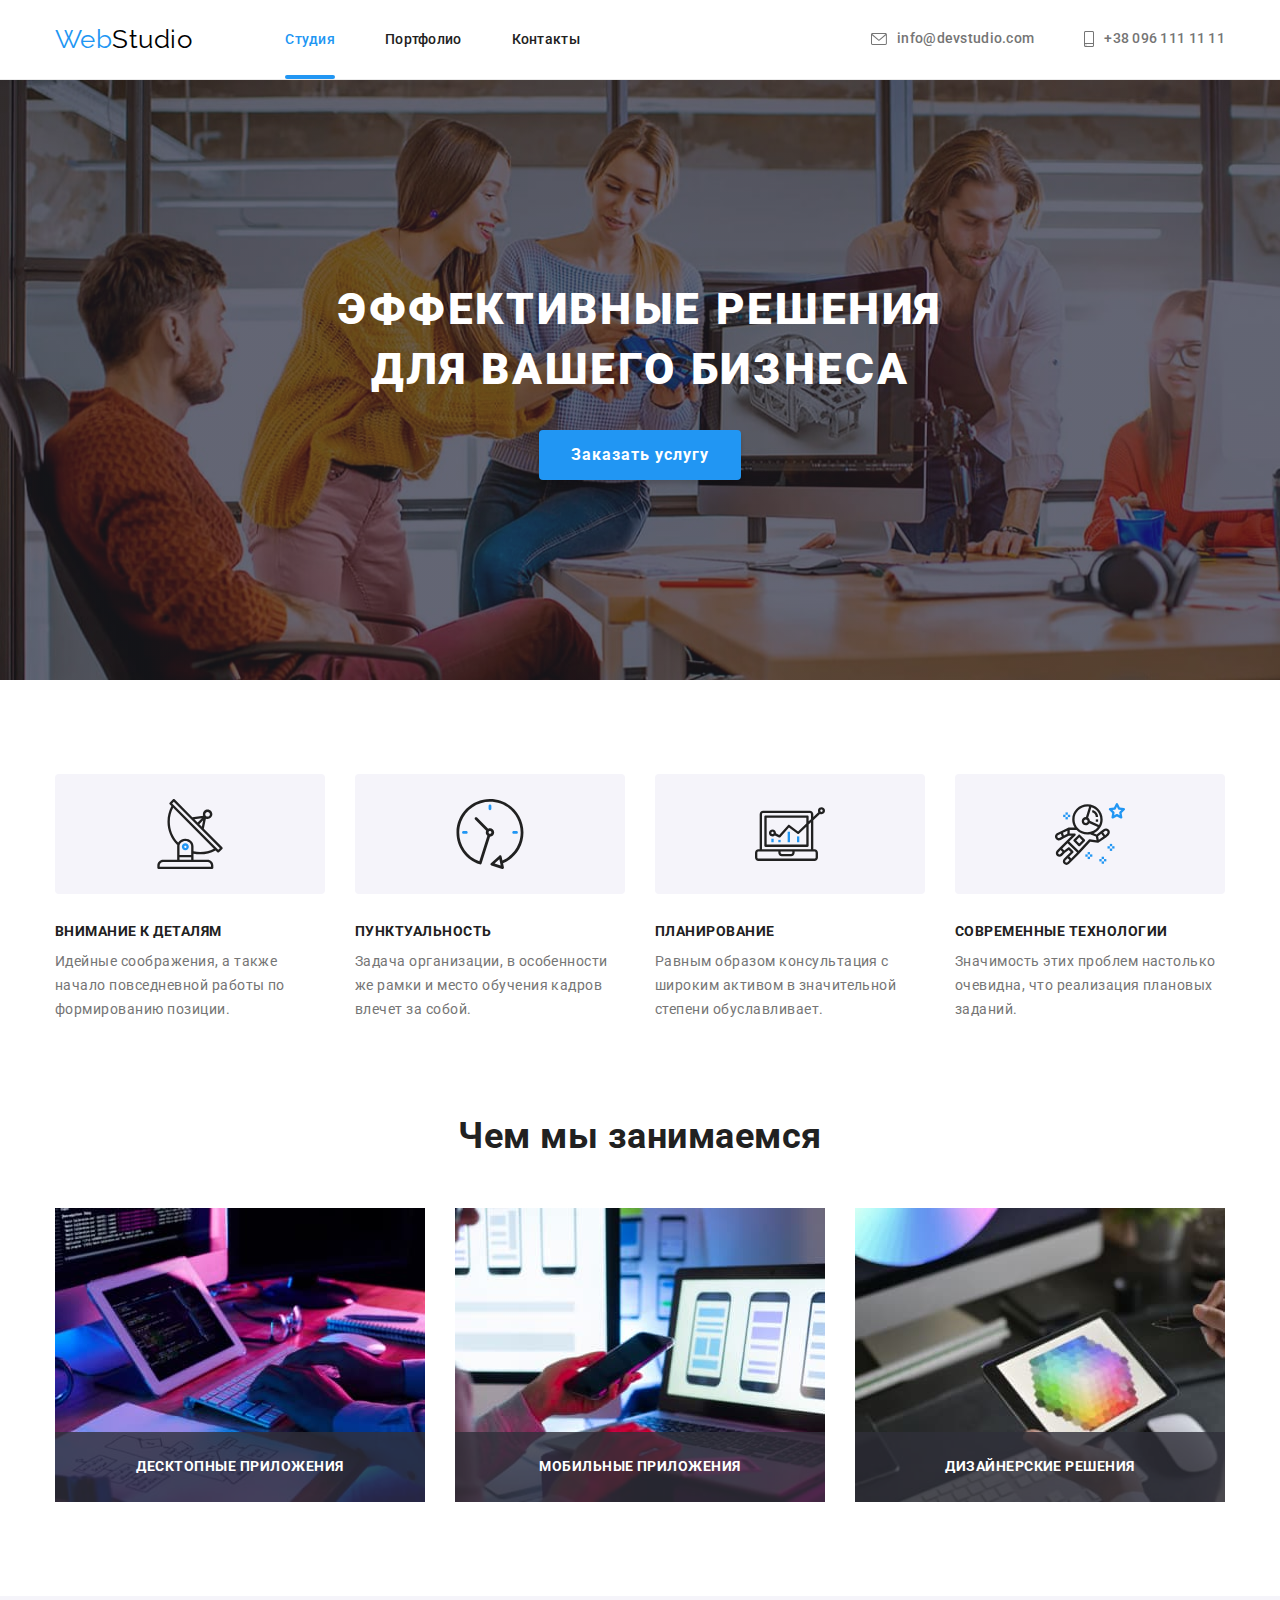
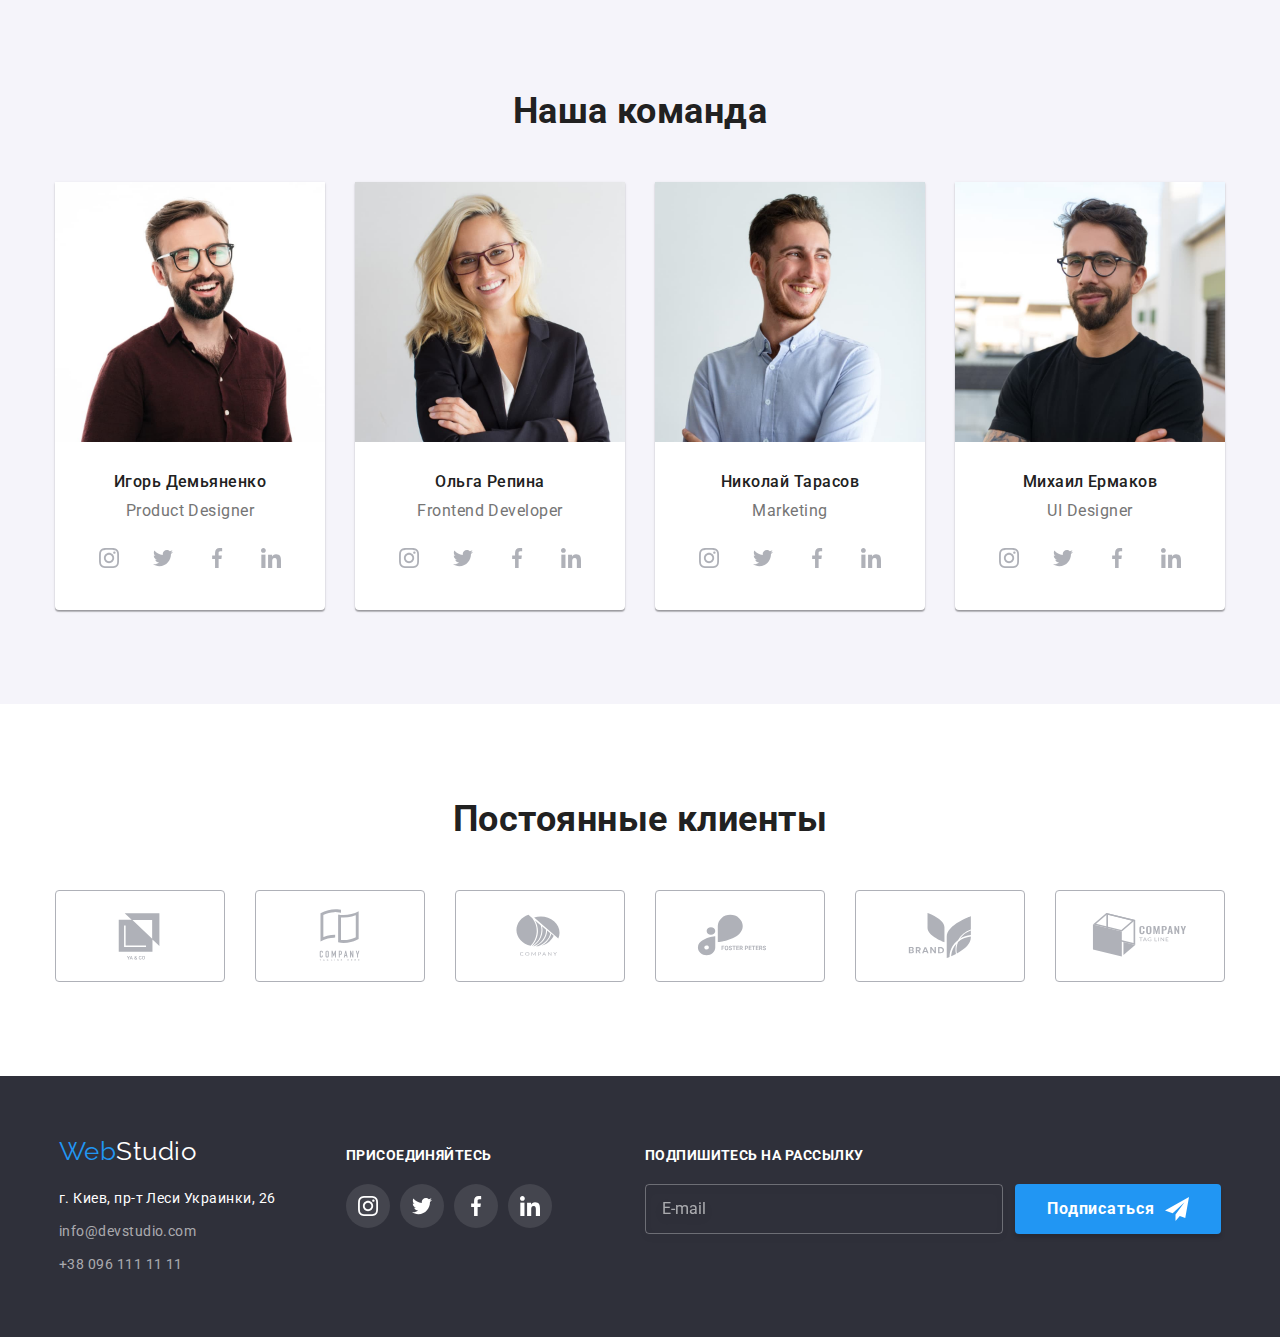
==== commit 94b09a86: "Исправлены маржины в сетке" ====
--- a/index.html
+++ b/index.html
@@ -1,554 +1,743 @@
 <!DOCTYPE html>
 <html lang="ru">
-<head>
-    <meta charset="UTF-8">
-    <meta http-equiv="X-UA-Compatible" content="IE=edge">
-    <meta name="viewport" content="width=device-width, initial-scale=1.0">
+  <head>
+    <meta charset="UTF-8" />
+    <meta http-equiv="X-UA-Compatible" content="IE=edge" />
+    <meta name="viewport" content="width=device-width, initial-scale=1.0" />
     <title>Главная</title>
-    <link rel="preconnect" href="https://fonts.googleapis.com">
-    <link rel="preconnect" href="https://fonts.gstatic.com" crossorigin>
-    <link href="https://fonts.googleapis.com/css2?family=Raleway:wght@700&family=Roboto:wght@400;500;700;900&display=swap"
-        rel="stylesheet">
-    <link rel="stylesheet" href="https://cdnjs.cloudflare.com/ajax/libs/modern-normalize/1.1.0/modern-normalize.min.css">
-    <link rel="stylesheet" href="./css/main.min.css">
-</head>
-<body>
+    <link rel="preconnect" href="https://fonts.googleapis.com" />
+    <link rel="preconnect" href="https://fonts.gstatic.com" crossorigin />
+    <link
+      href="https://fonts.googleapis.com/css2?family=Raleway:wght@700&family=Roboto:wght@400;500;700;900&display=swap"
+      rel="stylesheet"
+    />
+    <link
+      rel="stylesheet"
+      href="https://cdnjs.cloudflare.com/ajax/libs/modern-normalize/1.1.0/modern-normalize.min.css"
+    />
+    <link rel="stylesheet" href="./css/main.min.css" />
+  </head>
+
+  <body>
     <header class="header">
-        <div class="container header__container">
-
-                <a href="./index.html" class="logo">
-                <span class="logo-part">Web</span>Studio
-                </a>
-
-                <div class="menu-container" id="menu-container" data-menu>
-                    <nav class="header__nav">
-                        <ul class="nav list">
-                            <li class="nav__item nav__item--current"> <a href="./index.html"
-                                    class="nav__link nav__link--current   link">Студия</a> </li>
-                            <li class="nav__item"> <a href="./portfolio.html" class="nav__link link">Портфолио</a></li>
-                            <li class="nav__item"> <a href="" class="nav__link link">Контакты</a></li>
-                        </ul>
-                    </nav>
-                    <ul class="contacts list">
-                        <li class="contacts__item contacts__imail">
-                            <a href="mailto:info@devstudio.com" class="contacts__link contacts__email link">
-                                <svg class="contacts__icon" width="16" height="12">
-                                    <use href="./images/symbol-defs.svg#icon-mail"></use>
-                                </svg>
-                                info@devstudio.com</a>
-                        </li>
-                        <li class="contacts__item contacts__itel contacts__item--margin ">
-                            <a href="tel:+380961111111" class="contacts__link contacts__tel link">
-                                <svg class="contacts__icon" width="10" height="16">
-                                    <use href="./images/symbol-defs.svg#icon-tel"></use>
-                                </svg>
-                                +38 096 111 11 11
-                            </a>
-                        </li>
-                    </ul>
-                    <ul class="menu-networks list">
-                        <li class="menu-networks__item">
-                            <a class="menu-networks__link link" href="">Instagram</a>
-                        </li>
-                        <li class="menu-networks__item">
-                            <a class="menu-networks__link link" href="">Twitter</a>
-                        </li>
-                        <li class="menu-networks__item">
-                            <a class="menu-networks__link link" href="">Facebook</a>
-                        </li>
-                        <li class="menu-networks__item">
-                            <a class="menu-networks__link link" href="">LinkedIn</a>
-                        </li>
-                    </ul>
-                </div>
-            
-
-
-            <button type="button" class="menu-button" aria-expanded="false" aria-controls="menu-container" data-menu-button>
-                <svg class="mob-menu__icon" width="40" height="40">
-                    <use class="icon-menu" aria-label="Переключатель мобильного меню" href="./images/icons.svg#icon-menu_mob" ></use>
-                    <use class="icon-close" href="./images/icons.svg#icon-close_mob"></use>
-                </svg>
-            </button>
-        </div>
-
-
-        
+      <div class="container header__container">
+        <a href="./index.html" class="logo"> <span class="logo-part">Web</span>Studio </a>
+
+        <div class="menu-container" id="menu-container" data-menu>
+          <nav class="header__nav">
+            <ul class="nav list">
+              <li class="nav__item nav__item--current">
+                <a href="./index.html" class="nav__link nav__link--current link">Студия</a>
+              </li>
+              <li class="nav__item">
+                <a href="./portfolio.html" class="nav__link link">Портфолио</a>
+              </li>
+              <li class="nav__item"><a href="" class="nav__link link">Контакты</a></li>
+            </ul>
+          </nav>
+          <ul class="contacts list">
+            <li class="contacts__item contacts__imail">
+              <a href="mailto:info@devstudio.com" class="contacts__link contacts__email link">
+                <svg class="contacts__icon" width="16" height="12">
+                  <use href="./images/symbol-defs.svg#icon-mail"></use>
+                </svg>
+                info@devstudio.com</a
+              >
+            </li>
+            <li class="contacts__item contacts__itel contacts__item--margin">
+              <a href="tel:+380961111111" class="contacts__link contacts__tel link">
+                <svg class="contacts__icon" width="10" height="16">
+                  <use href="./images/symbol-defs.svg#icon-tel"></use>
+                </svg>
+                +38 096 111 11 11
+              </a>
+            </li>
+          </ul>
+          <ul class="menu-networks list">
+            <li class="menu-networks__item">
+              <a class="menu-networks__link link" href="">Instagram</a>
+            </li>
+            <li class="menu-networks__item">
+              <a class="menu-networks__link link" href="">Twitter</a>
+            </li>
+            <li class="menu-networks__item">
+              <a class="menu-networks__link link" href="">Facebook</a>
+            </li>
+            <li class="menu-networks__item">
+              <a class="menu-networks__link link" href="">LinkedIn</a>
+            </li>
+          </ul>
+        </div>
+
+        <button
+          type="button"
+          class="menu-button"
+          aria-expanded="false"
+          aria-controls="menu-container"
+          data-menu-button
+        >
+          <svg class="mob-menu__icon" width="40" height="40">
+            <use
+              class="icon-menu"
+              aria-label="Переключатель мобильного меню"
+              href="./images/icons.svg#icon-menu_mob"
+            ></use>
+            <use class="icon-close" href="./images/icons.svg#icon-close_mob"></use>
+          </svg>
+        </button>
+      </div>
     </header>
 
     <main>
-        <section class="hero section"> 
-            <div class="container">
-            
-                <h1 class="hero__tittle tittle">Эффективные решения <br> для вашего бизнеса</h1>
-                <button type="button" data-modal-open class="button">Заказать услугу</button>
-              
-            </div>
-        </section>
-
-        <section class="benefits section">
-            <div class="container">
-            
-                <h2 class="visually-hidden">Наши преимущества</h2>
-                    <ul class="benefits__list list">
-                        <li class="benefits__item benefits__item--margin">
-                            <div class="benefits__icontainer">
-                                <svg class="benefits__icon">
-                                    <use href="./images/symbol-defs.svg#icon-antenna"></use>
-                                </svg> 
-                            </div>
-                           
-                            <h3 class="benefits__tittle tittle">Внимание к деталям</h3>
-                            <p class="benefits__text">Идейные соображения, а также начало повседневной работы по формированию позиции.</p>
-                        </li>
-
-                        <li class="benefits__item benefits__item--margin">
-                            <div class="benefits__icontainer">
-                                <svg class="benefits__icon">
-                                    <use href="./images/symbol-defs.svg#icon-clocks"></use>
-                                </svg>    
-                            </div>
-                            
-                            <h3 class="benefits__tittle tittle">Пунктуальность</h3>
-                            <p class="benefits__text">Задача организации, в особенности же рамки и место обучения кадров влечет за собой.</p>
-                        </li>
-
-                        <li class="benefits__item benefits__item--margin">
-                            <div class="benefits__icontainer">
-                                <svg class="benefits__icon">
-                                <use href="./images/symbol-defs.svg#icon-diagram"></use>
-                                </svg>
-                            </div>
-                            
-                            <h3 class="benefits__tittle tittle">Планирование</h3>
-                            <p class="benefits__text">Равным образом консультация с широким активом в значительной степени обуславливает.</p>
-                        </li>
-
-                        <li class="benefits__item ">
-                            <div class="benefits__icontainer">
-                                <svg class="benefits__icon">
-                                <use href="./images/symbol-defs.svg#icon-astronaut"></use>
-                                </svg>
-                            </div>
-                            
-                            <h3 class="benefits__tittle tittle">Современные технологии</h3>
-                            <p class="benefits__text">Значимость этих проблем настолько очевидна, что реализация плановых заданий.</p>
-                        </li>
-                    </ul>
-            </div>        
-        </section>
-        
-        <!-- Our work -->
-        <section class="our-work section">
-            <div class="container">
-                <h2 class="section-tittle">Чем мы занимаемся</h2>
-                <ul class="our-work__list list">
-                    <li class="our-work__item">
-                        <h3 class="our-work__itittle">Десктопные приложения</h3>
-                        <img src="./images/box_1.jpg" alt="Создание программных алгоритмов" width="370" height="294">
-                    </li>
-                    <li class="our-work__item our-work__item--margin">
-                        <h3 class="our-work__itittle">Мобильные приложения</h3>
-                        <img src="./images/box_2.jpg" alt="Разработка мобильных приложений" width="370" height="294">
-                    </li>
-                    <li class="our-work__item our-work__item--margin">
-                        <h3 class="our-work__itittle">Дизайнерские решения</h3>
-                        <img src="./images/box_3.jpg" alt="Дизайнерские проекты" width="370" height="294">
-                    </li>
-                </ul>          
-             </div>
-        </section>  
-        
-        <!-- Team -->
-        <section class="team section">
-            <div class="container">
-                <h2 class="section-tittle">Наша команда</h2>
-                <ul class="team__list list">
-                    <li class="team__item team__item--margin">
-                        <img src="./images/designer.jpg" alt="проджект дизайнер"
-                        width="100%" height="260">
-                        <div class="team__content">
-                            <h3 class="team__name">Игорь Демьяненко</h3>
-                            <p class="team__staff" lang="en">Product Designer</p>
-
-                            <ul class="team-networks list">
-                                <li class="team-networks__item team-networks__item--margin">
-                                    <a href="https://www.instagram.com/" 
-                                        target="_blank" rel="noreferrer nofollow noopener" 
-                                        class="team-networks__link">
-                                        <svg class="team-networks__icon">
-                                            <use href="./images/symbol-defs.svg#icon-instagram"></use>
-                                        </svg>
-                                    </a>
-                                </li>
-                                <li class="team-networks__item team-networks__item--margin">
-                                    <a href="https://www.twitter.com" 
-                                        target="_blank" 
-                                        rel="noreferrer nofollow noopener" 
-                                        class="team-networks__link">
-                                        <svg class="team-networks__icon">
-                                            <use href="./images/symbol-defs.svg#icon-twitter"></use>
-                                        </svg>
-                                    </a>
-                                </li>
-                                <li class="team-networks__item team-networks__item--margin">
-                                    <a href="https://www.facebook.com" 
-                                        target="_blank" 
-                                        rel="noreferrer nofollow noopener" 
-                                        class="team-networks__link">
-                                        <svg class="team-networks__icon">
-                                            <use href="./images/symbol-defs.svg#icon-facebook"></use>
-                                        </svg>
-                                    </a>
-                                </li>
-                                <li class="team-networks__item">
-                                    <a href="https://www.linkedin.com" 
-                                        target="_blank" 
-                                        rel="noreferrer nofollow noopener" 
-                                        class="team-networks__link">
-                                        <svg class="team-networks__icon">
-                                            <use href="./images/symbol-defs.svg#icon-linkedin"></use>
-                                        </svg>
-                                    </a>
-                                </li>
-                            </ul>
-                        </div>
-                        
-                    </li>
-
-                    <li class="team__item team__item--margin">
-                        <img src="./images/frontend.jpg" alt="фронтенд дизайнер"
-                        width="100%" height="260">
-                        <div class="team__content">
-                            <h3 class="team__name">Ольга Репина</h3>
-                            <p class="team__staff" lang="en">Frontend Developer</p>
-                            <ul class="team-networks list">
-                                <li class="team-networks__item team-networks__item--margin">
-                                    <a href="https://www.instagram.com/" target="_blank" rel="noreferrer nofollow noopener"
-                                        class="team-networks__link">
-                                        <svg class="team-networks__icon">
-                                            <use href="./images/symbol-defs.svg#icon-instagram"></use>
-                                        </svg>
-                                    </a>
-                                </li>
-                                <li class="team-networks__item team-networks__item--margin">
-                                    <a href="https://www.twitter.com" target="_blank" rel="noreferrer nofollow noopener"
-                                        class="team-networks__link">
-                                        <svg class="team-networks__icon">
-                                            <use href="./images/symbol-defs.svg#icon-twitter"></use>
-                                        </svg>
-                                    </a>
-                                </li>
-                                <li class="team-networks__item team-networks__item--margin">
-                                    <a href="https://www.facebook.com" target="_blank" rel="noreferrer nofollow noopener"
-                                        class="team-networks__link">
-                                        <svg class="team-networks__icon">
-                                            <use href="./images/symbol-defs.svg#icon-facebook"></use>
-                                        </svg>
-                                    </a>
-                                </li>
-                                <li class="team-networks__item">
-                                    <a href="https://www.linkedin.com" target="_blank" rel="noreferrer nofollow noopener"
-                                        class="team-networks__link">
-                                        <svg class="team-networks__icon">
-                                            <use href="./images/symbol-defs.svg#icon-linkedin"></use>
-                                        </svg>
-                                    </a>
-                                </li>
-                            </ul>
-                        </div>
-                        
-                    </li>
-
-                    <li class="team__item team__item--margin">
-                        <img src="./images/marketing.jpg" alt="специалист маркетинга"
-                        width="100%" height="260">
-                        <div class="team__content">
-                            <h3 class="team__name">Николай Тарасов</h3>
-                            <p class="team__staff">Marketing</p>
-                                <ul class="team-networks list">
-                                    <li class="team-networks__item team-networks__item--margin">
-                                        <a href="https://www.instagram.com/" target="_blank" rel="noreferrer nofollow noopener"
-                                            class="team-networks__link">
-                                            <svg class="team-networks__icon">
-                                                <use href="./images/symbol-defs.svg#icon-instagram"></use>
-                                            </svg>
-                                        </a>
-                                    </li>
-                                    <li class="team-networks__item team-networks__item--margin">
-                                        <a href="https://www.twitter.com" target="_blank" rel="noreferrer nofollow noopener"
-                                            class="team-networks__link">
-                                            <svg class="team-networks__icon">
-                                                <use href="./images/symbol-defs.svg#icon-twitter"></use>
-                                            </svg>
-                                        </a>
-                                    </li>
-                                    <li class="team-networks__item team-networks__item--margin">
-                                        <a href="https://www.facebook.com" target="_blank" rel="noreferrer nofollow noopener"
-                                            class="team-networks__link">
-                                            <svg class="team-networks__icon">
-                                                <use href="./images/symbol-defs.svg#icon-facebook"></use>
-                                            </svg>
-                                        </a>
-                                    </li>
-                                    <li class="team-networks__item">
-                                        <a href="https://www.linkedin.com" target="_blank" rel="noreferrer nofollow noopener"
-                                            class="team-networks__link">
-                                            <svg class="team-networks__icon">
-                                                <use href="./images/symbol-defs.svg#icon-linkedin"></use>
-                                            </svg>
-                                        </a>
-                                    </li>
-                                </ul>
-                        </div>
-                        
-                    </li>
-                    <li class="team__item">
-                        <img src="./images/ui_designer.jpg" alt="UI дизайнер"
-                        width="100%" height="260">
-                        <div class="team__content">
-                            <h3 class="team__name">Михаил Ермаков</h3>
-                            <p class="team__staff">UI Designer</p>
-                            <ul class="team-networks list">
-                                <li class="team-networks__item team-networks__item--margin">
-                                    <a href="https://www.instagram.com/" target="_blank" rel="noreferrer nofollow noopener"
-                                        class="team-networks__link">
-                                        <svg class="team-networks__icon">
-                                            <use href="./images/symbol-defs.svg#icon-instagram"></use>
-                                        </svg>
-                                    </a>
-                                </li>
-                                <li class="team-networks__item team-networks__item--margin">
-                                    <a href="https://www.twitter.com" target="_blank" rel="noreferrer nofollow noopener"
-                                        class="team-networks__link">
-                                        <svg class="team-networks__icon">
-                                            <use href="./images/symbol-defs.svg#icon-twitter"></use>
-                                        </svg>
-                                    </a>
-                                </li>
-                                <li class="team-networks__item team-networks__item--margin">
-                                    <a href="https://www.facebook.com" target="_blank" rel="noreferrer nofollow noopener"
-                                        class="team-networks__link">
-                                        <svg class="team-networks__icon">
-                                            <use href="./images/symbol-defs.svg#icon-facebook"></use>
-                                        </svg>
-                                    </a>
-                                </li>
-                                <li class="team-networks__item">
-                                    <a href="https://www.linkedin.com" target="_blank" rel="noreferrer nofollow noopener"
-                                        class="team-networks__link">
-                                        <svg class="team-networks__icon">
-                                            <use href="./images/symbol-defs.svg#icon-linkedin"></use>
-                                        </svg>
-                                    </a>
-                                </li>
-                            </ul>
-                        </div>
-                        
-                    </li>
+      <section class="hero section">
+        <div class="container">
+          <h1 class="hero__tittle tittle">
+            Эффективные решения <br />
+            для вашего бизнеса
+          </h1>
+          <button type="button" data-modal-open class="button">Заказать услугу</button>
+        </div>
+      </section>
+
+      <section class="benefits section">
+        <div class="container">
+          <h2 class="visually-hidden">Наши преимущества</h2>
+          <ul class="benefits__list list">
+            <li class="benefits__item benefits__item--margin">
+              <div class="benefits__icontainer">
+                <svg class="benefits__icon">
+                  <use href="./images/symbol-defs.svg#icon-antenna"></use>
+                </svg>
+              </div>
+
+              <h3 class="benefits__tittle tittle">Внимание к деталям</h3>
+              <p class="benefits__text">
+                Идейные соображения, а также начало повседневной работы по формированию позиции.
+              </p>
+            </li>
+
+            <li class="benefits__item benefits__item--margin">
+              <div class="benefits__icontainer">
+                <svg class="benefits__icon">
+                  <use href="./images/symbol-defs.svg#icon-clocks"></use>
+                </svg>
+              </div>
+
+              <h3 class="benefits__tittle tittle">Пунктуальность</h3>
+              <p class="benefits__text">
+                Задача организации, в особенности же рамки и место обучения кадров влечет за собой.
+              </p>
+            </li>
+
+            <li class="benefits__item benefits__item--margin">
+              <div class="benefits__icontainer">
+                <svg class="benefits__icon">
+                  <use href="./images/symbol-defs.svg#icon-diagram"></use>
+                </svg>
+              </div>
+
+              <h3 class="benefits__tittle tittle">Планирование</h3>
+              <p class="benefits__text">
+                Равным образом консультация с широким активом в значительной степени обуславливает.
+              </p>
+            </li>
+
+            <li class="benefits__item">
+              <div class="benefits__icontainer">
+                <svg class="benefits__icon">
+                  <use href="./images/symbol-defs.svg#icon-astronaut"></use>
+                </svg>
+              </div>
+
+              <h3 class="benefits__tittle tittle">Современные технологии</h3>
+              <p class="benefits__text">
+                Значимость этих проблем настолько очевидна, что реализация плановых заданий.
+              </p>
+            </li>
+          </ul>
+        </div>
+      </section>
+
+      <!-- Our work -->
+      <section class="our-work section">
+        <div class="container">
+          <h2 class="section-tittle">Чем мы занимаемся</h2>
+          <ul class="our-work__list list">
+            <li class="our-work__item">
+              <h3 class="our-work__itittle">Десктопные приложения</h3>
+              <picture>
+                <source />
+              </picture>
+              <img
+                srcset="./images/box_1.jpg 1x, ./images/box_1-x2-min.jpg 2x"
+                src="./images/box_1.jpg"
+                alt="Создание программных алгоритмов"
+                width="370"
+                height="294"
+              />
+            </li>
+            <li class="our-work__item our-work__item--margin">
+              <h3 class="our-work__itittle">Мобильные приложения</h3>
+              <img
+                srcset="./images/box_2.jpg 1x, ./images/box_2-x2-min.jpg 2x"
+                src="./images/box_2.jpg"
+                alt="Разработка мобильных приложений"
+                width="370"
+                height="294"
+              />
+            </li>
+            <li class="our-work__item our-work__item--margin">
+              <h3 class="our-work__itittle">Дизайнерские решения</h3>
+              <img
+                srcset="./images/box_3.jpg 1x, ./images/box_3-x2-min.jpg 2x"
+                src="./images/box_3.jpg"
+                alt="Дизайнерские проекты"
+                width="370"
+                height="294"
+              />
+            </li>
+          </ul>
+        </div>
+      </section>
+
+      <!-- Team -->
+      <section class="team section">
+        <div class="container">
+          <h2 class="section-tittle">Наша команда</h2>
+          <ul class="team__list list">
+            <li class="team__item team__item--margin">
+              <picture>
+                <source
+                  srcset="./images/designer-mob-min.jpg 1x, ./images/designer-mob-x2-min.jpg 2x"
+                  media="(max-width: 767px)"
+                />
+                <source
+                  srcset="./images/designer-tab-min.jpg 1x, ./images/designer-tab-x2-min.jpg 2x"
+                  media="(max-width: 1199px)"
+                />
+                <source
+                  srcset="./images/designer.jpg 1x, ./images/designer-x2-min.jpg 2x"
+                  media="(min-width: 1200px)"
+                />
+                <img
+                  src="./images/designer.jpg"
+                  alt="проджект дизайнер"
+                  width="100%"
+                  height="260"
+                />
+              </picture>
+
+              <div class="team__content">
+                <h3 class="team__name">Игорь Демьяненко</h3>
+                <p class="team__staff" lang="en">Product Designer</p>
+
+                <ul class="team-networks list">
+                  <li class="team-networks__item team-networks__item--margin">
+                    <a
+                      href="https://www.instagram.com/"
+                      target="_blank"
+                      rel="noreferrer nofollow noopener"
+                      class="team-networks__link"
+                    >
+                      <svg class="team-networks__icon">
+                        <use href="./images/symbol-defs.svg#icon-instagram"></use>
+                      </svg>
+                    </a>
+                  </li>
+                  <li class="team-networks__item team-networks__item--margin">
+                    <a
+                      href="https://www.twitter.com"
+                      target="_blank"
+                      rel="noreferrer nofollow noopener"
+                      class="team-networks__link"
+                    >
+                      <svg class="team-networks__icon">
+                        <use href="./images/symbol-defs.svg#icon-twitter"></use>
+                      </svg>
+                    </a>
+                  </li>
+                  <li class="team-networks__item team-networks__item--margin">
+                    <a
+                      href="https://www.facebook.com"
+                      target="_blank"
+                      rel="noreferrer nofollow noopener"
+                      class="team-networks__link"
+                    >
+                      <svg class="team-networks__icon">
+                        <use href="./images/symbol-defs.svg#icon-facebook"></use>
+                      </svg>
+                    </a>
+                  </li>
+                  <li class="team-networks__item">
+                    <a
+                      href="https://www.linkedin.com"
+                      target="_blank"
+                      rel="noreferrer nofollow noopener"
+                      class="team-networks__link"
+                    >
+                      <svg class="team-networks__icon">
+                        <use href="./images/symbol-defs.svg#icon-linkedin"></use>
+                      </svg>
+                    </a>
+                  </li>
                 </ul>
-            </div>
-        </section>
-        
-        <section class="clients section">
-            <div class="container">
-                <h2 class="section-tittle">Постоянные клиенты</h2>
-                <ul class="clients__list list">
-                    <li class="clients__item clients__item--margin">
-                        <a href="" class="clients__link">
-                            <svg class="clients__icon"
-                            width="106" height="60">
-                                <use href="./images/symbol-defs.svg#icon-client-1"></use>
-                            </svg>
-                        </a>
-                    </li>
-                    <li class="clients__item clients__item--margin">
-                        <a href="" class="clients__link">
-                            <svg class="clients__icon"
-                            width="106" height="60">
-                                <use href="./images/symbol-defs.svg#icon-client-2"></use>
-                            </svg>
-                        </a>
-                    </li>
-                    <li class="clients__item clients__item--margin">
-                        <a href="" class="clients__link">
-                            <svg class="clients__icon"
-                            width="106" height="60">
-                                <use href="./images/symbol-defs.svg#icon-client-3"></use>
-                            </svg>
-                        </a>
-                    </li>
-                    <li class="clients-item clients__item--margin">
-                        <a href="" class="clients__link">
-                            <svg class="clients__icon"
-                            width="106" height="60">
-                                <use href="./images/symbol-defs.svg#icon-client-4"></use>
-                            </svg>
-                        </a>
-                    </li>
-                    <li class="clients-item clients__item--margin">
-                        <a href="" class="clients__link">
-                            <svg class="clients__icon"
-                            width="106" height="60">
-                                <use href="./images/symbol-defs.svg#icon-client-5"></use>
-                            </svg>
-                        </a>
-                    </li>
-                    <li class="clients-item">
-                        <a href="" class="clients__link">
-                            <svg class="clients__icon"
-                            width="106" height="60">
-                                <use href="./images/symbol-defs.svg#icon-client-6"></use>
-                            </svg>
-                        </a>
-                    </li>
+              </div>
+            </li>
+
+            <li class="team__item team__item--margin">
+              <picture>
+                <source
+                  srcset="./images/frontend-mob-min.jpg 1x, ./images/frontend-mob-x2-min.jpg 2x"
+                  media="(max-width: 767px)"
+                />
+                <source
+                  srcset="./images/frontend-tab-min.jpg 1x, ./images/frontend-tab-x2-min.jpg 2x"
+                  media="(max-width: 1199px)"
+                />
+                <source
+                  srcset="./images/frontend.jpg 1x, ./images/frontend-x2-min.jpg 2x"
+                  media="(min-width: 1199px)"
+                />
+                <img
+                  src="./images/frontend.jpg"
+                  alt="фронтенд дизайнер"
+                  width="100%"
+                  height="260"
+                />
+              </picture>
+
+              <div class="team__content">
+                <h3 class="team__name">Ольга Репина</h3>
+                <p class="team__staff" lang="en">Frontend Developer</p>
+                <ul class="team-networks list">
+                  <li class="team-networks__item team-networks__item--margin">
+                    <a
+                      href="https://www.instagram.com/"
+                      target="_blank"
+                      rel="noreferrer nofollow noopener"
+                      class="team-networks__link"
+                    >
+                      <svg class="team-networks__icon">
+                        <use href="./images/symbol-defs.svg#icon-instagram"></use>
+                      </svg>
+                    </a>
+                  </li>
+                  <li class="team-networks__item team-networks__item--margin">
+                    <a
+                      href="https://www.twitter.com"
+                      target="_blank"
+                      rel="noreferrer nofollow noopener"
+                      class="team-networks__link"
+                    >
+                      <svg class="team-networks__icon">
+                        <use href="./images/symbol-defs.svg#icon-twitter"></use>
+                      </svg>
+                    </a>
+                  </li>
+                  <li class="team-networks__item team-networks__item--margin">
+                    <a
+                      href="https://www.facebook.com"
+                      target="_blank"
+                      rel="noreferrer nofollow noopener"
+                      class="team-networks__link"
+                    >
+                      <svg class="team-networks__icon">
+                        <use href="./images/symbol-defs.svg#icon-facebook"></use>
+                      </svg>
+                    </a>
+                  </li>
+                  <li class="team-networks__item">
+                    <a
+                      href="https://www.linkedin.com"
+                      target="_blank"
+                      rel="noreferrer nofollow noopener"
+                      class="team-networks__link"
+                    >
+                      <svg class="team-networks__icon">
+                        <use href="./images/symbol-defs.svg#icon-linkedin"></use>
+                      </svg>
+                    </a>
+                  </li>
                 </ul>
-            </div>
-        </section>
-        
-        
-
-        
+              </div>
+            </li>
+
+            <li class="team__item team__item--margin">
+              <picture>
+                <source
+                  srcset="./images/marketing-mob-min.jpg 1x, ./images/marketing-mob-x2-min.jpg 2x"
+                  media="(max-width: 767px)"
+                />
+                <source
+                  srcset="./images/marketing-tab-min.jpg 1x, ./images/marketing-tab-x2-min.jpg 2x"
+                  media="(max-width: 1199px)"
+                />
+                <source
+                  srcset="./images/marketing.jpg 1x, ./images/marketing-x2-min.jpg 2x"
+                  media="(min-width: 1200px)"
+                />
+                <img
+                  src="./images/marketing.jpg"
+                  alt="специалист маркетинга"
+                  width="100%"
+                  height="260"
+                />
+              </picture>
+
+              <div class="team__content">
+                <h3 class="team__name">Николай Тарасов</h3>
+                <p class="team__staff">Marketing</p>
+                <ul class="team-networks list">
+                  <li class="team-networks__item team-networks__item--margin">
+                    <a
+                      href="https://www.instagram.com/"
+                      target="_blank"
+                      rel="noreferrer nofollow noopener"
+                      class="team-networks__link"
+                    >
+                      <svg class="team-networks__icon">
+                        <use href="./images/symbol-defs.svg#icon-instagram"></use>
+                      </svg>
+                    </a>
+                  </li>
+                  <li class="team-networks__item team-networks__item--margin">
+                    <a
+                      href="https://www.twitter.com"
+                      target="_blank"
+                      rel="noreferrer nofollow noopener"
+                      class="team-networks__link"
+                    >
+                      <svg class="team-networks__icon">
+                        <use href="./images/symbol-defs.svg#icon-twitter"></use>
+                      </svg>
+                    </a>
+                  </li>
+                  <li class="team-networks__item team-networks__item--margin">
+                    <a
+                      href="https://www.facebook.com"
+                      target="_blank"
+                      rel="noreferrer nofollow noopener"
+                      class="team-networks__link"
+                    >
+                      <svg class="team-networks__icon">
+                        <use href="./images/symbol-defs.svg#icon-facebook"></use>
+                      </svg>
+                    </a>
+                  </li>
+                  <li class="team-networks__item">
+                    <a
+                      href="https://www.linkedin.com"
+                      target="_blank"
+                      rel="noreferrer nofollow noopener"
+                      class="team-networks__link"
+                    >
+                      <svg class="team-networks__icon">
+                        <use href="./images/symbol-defs.svg#icon-linkedin"></use>
+                      </svg>
+                    </a>
+                  </li>
+                </ul>
+              </div>
+            </li>
+            <li class="team__item">
+              <picture>
+                <source
+                  srcset="
+                    ./images/ui-designer-mob-min.jpg    1x,
+                    ./images/ui_designer-mob-x2-min.jpg 2x
+                  "
+                  media="(max-width: 767px)"
+                />
+                <source
+                  srcset="
+                    ./images/ui_designer-tab-min.jpg    1x,
+                    ./images/ui-designer-tab-x2-min.jpg 2x
+                  "
+                  media="(max-width: 1199px)"
+                />
+                <source
+                  srcset="./images/ui_designer.jpg 1x, ./images/ui_designer-x2-min.jpg 2x"
+                  media="(min-width: 1200px)"
+                />
+                <img src="./images/ui_designer.jpg" alt="UI дизайнер" width="100%" height="260" />
+              </picture>
+
+              <div class="team__content">
+                <h3 class="team__name">Михаил Ермаков</h3>
+                <p class="team__staff">UI Designer</p>
+                <ul class="team-networks list">
+                  <li class="team-networks__item team-networks__item--margin">
+                    <a
+                      href="https://www.instagram.com/"
+                      target="_blank"
+                      rel="noreferrer nofollow noopener"
+                      class="team-networks__link"
+                    >
+                      <svg class="team-networks__icon">
+                        <use href="./images/symbol-defs.svg#icon-instagram"></use>
+                      </svg>
+                    </a>
+                  </li>
+                  <li class="team-networks__item team-networks__item--margin">
+                    <a
+                      href="https://www.twitter.com"
+                      target="_blank"
+                      rel="noreferrer nofollow noopener"
+                      class="team-networks__link"
+                    >
+                      <svg class="team-networks__icon">
+                        <use href="./images/symbol-defs.svg#icon-twitter"></use>
+                      </svg>
+                    </a>
+                  </li>
+                  <li class="team-networks__item team-networks__item--margin">
+                    <a
+                      href="https://www.facebook.com"
+                      target="_blank"
+                      rel="noreferrer nofollow noopener"
+                      class="team-networks__link"
+                    >
+                      <svg class="team-networks__icon">
+                        <use href="./images/symbol-defs.svg#icon-facebook"></use>
+                      </svg>
+                    </a>
+                  </li>
+                  <li class="team-networks__item">
+                    <a
+                      href="https://www.linkedin.com"
+                      target="_blank"
+                      rel="noreferrer nofollow noopener"
+                      class="team-networks__link"
+                    >
+                      <svg class="team-networks__icon">
+                        <use href="./images/symbol-defs.svg#icon-linkedin"></use>
+                      </svg>
+                    </a>
+                  </li>
+                </ul>
+              </div>
+            </li>
+          </ul>
+        </div>
+      </section>
+
+      <section class="clients section">
+        <div class="container">
+          <h2 class="section-tittle">Постоянные клиенты</h2>
+          <ul class="clients__list list">
+            <li class="clients__item clients__item--margin">
+              <a href="" class="clients__link">
+                <svg class="clients__icon" width="106" height="60">
+                  <use href="./images/symbol-defs.svg#icon-client-1"></use>
+                </svg>
+              </a>
+            </li>
+            <li class="clients__item clients__item--margin">
+              <a href="" class="clients__link">
+                <svg class="clients__icon" width="106" height="60">
+                  <use href="./images/symbol-defs.svg#icon-client-2"></use>
+                </svg>
+              </a>
+            </li>
+            <li class="clients__item clients__item--margin">
+              <a href="" class="clients__link">
+                <svg class="clients__icon" width="106" height="60">
+                  <use href="./images/symbol-defs.svg#icon-client-3"></use>
+                </svg>
+              </a>
+            </li>
+            <li class="clients-item clients__item--margin">
+              <a href="" class="clients__link">
+                <svg class="clients__icon" width="106" height="60">
+                  <use href="./images/symbol-defs.svg#icon-client-4"></use>
+                </svg>
+              </a>
+            </li>
+            <li class="clients-item clients__item--margin">
+              <a href="" class="clients__link">
+                <svg class="clients__icon" width="106" height="60">
+                  <use href="./images/symbol-defs.svg#icon-client-5"></use>
+                </svg>
+              </a>
+            </li>
+            <li class="clients-item">
+              <a href="" class="clients__link">
+                <svg class="clients__icon" width="106" height="60">
+                  <use href="./images/symbol-defs.svg#icon-client-6"></use>
+                </svg>
+              </a>
+            </li>
+          </ul>
+        </div>
+      </section>
     </main>
-    
+
     <footer class="footer section">
-        <div class="footer__container container">
-            <div class="footer__start">
-                <a href="./index.html" class="footer__logo">
-                <span class="logo-part">Web</span>Studio
-                </a>
-
-                <address class="address">
-                    <ul class="address__list list">
-                        <li class="address__item address__item--margin"> 
-                            <a href="https://goo.gl/maps/sBjycZR8X2mgEzcPA" 
-                            target="_blank" 
-                            rel="noreferrer nofollow noopener" 
-                            class="map">г. Киев, пр-т
-                            Леси Украинки, 26</a></li>
-                        <li class="address__item address__item--margin"> 
-                            <a href="mailto:info@devstudio.com" class="address__link link">info@devstudio.com</a> </li>
-                        <li class="address__item"> 
-                            <a href="tel:+380961111111" class="address__link link">+38 096 111 11 11</a></li>
-                    </ul>
-                </address>  
-            </div>
-
-            <div class="footer__center">
-                <h2 class="footer__tittle tittle">присоединяйтесь</h2>
-                <ul class="footer-networks list">
-                    <li class="footer-networks__item footer-networks__item--margin">
-                        <a href="https://www.instagram.com/" target="_blank" rel="noreferrer nofollow noopener"
-                            class="footer-networks__link">
-                            <svg class="footer-networks__icon">
-                                <use href="./images/symbol-defs.svg#icon-instagram"></use>
-                            </svg>
-                        </a>
-                    </li>
-                    <li class="footer-networks__item footer-networks__item--margin">
-                        <a href="https://www.twitter.com" target="_blank" rel="noreferrer nofollow noopener" 
-                        class="footer-networks__link">
-                            <svg class="footer-networks__icon">
-                                <use href="./images/symbol-defs.svg#icon-twitter"></use>
-                            </svg>
-                        </a>
-                    </li>
-                    <li class="footer-networks__item footer-networks__item--margin">
-                        <a href="https://www.facebook.com" target="_blank" rel="noreferrer nofollow noopener"
-                            class="footer-networks__link link">
-                            <svg class="footer-networks__icon">
-                                <use href="./images/symbol-defs.svg#icon-facebook"></use>
-                            </svg>
-                        </a>
-                    </li>
-                    <li class="footer-networks__item">
-                        <a href="https://www.linkedin.com" target="_blank" rel="noreferrer nofollow noopener"
-                            class="footer-networks__link">
-                            <svg class="footer-networks__icon">
-                                <use href="./images/symbol-defs.svg#icon-linkedin"></use>
-                            </svg>
-                        </a>
-                    </li>
-                </ul>
-            </div>
-            
-            <div class="footer__subscribe">
-                <p class="footer__tittle tittle">Подпишитесь на рассылку</p>
-                <form class="footer-subscribe__form">
-                    <label class="footer-subscribe__label">
-                        <input class="footer-subscribe__input" type="email" name="subscription" placeholder="E-mail" required>
-                    </label>
-                    <button class="footer-subsribe__button button" type="submit">Подписаться</button>
-                </form>
-
-            </div>
-
-            
-        </div>
-    
+      <div class="footer__container container">
+        <div class="footer__start">
+          <a href="./index.html" class="footer__logo"> <span class="logo-part">Web</span>Studio </a>
+
+          <address class="address">
+            <ul class="address__list list">
+              <li class="address__item address__item--margin">
+                <a
+                  href="https://goo.gl/maps/sBjycZR8X2mgEzcPA"
+                  target="_blank"
+                  rel="noreferrer nofollow noopener"
+                  class="map"
+                  >г. Киев, пр-т Леси Украинки, 26</a
+                >
+              </li>
+              <li class="address__item address__item--margin">
+                <a href="mailto:info@devstudio.com" class="address__link link"
+                  >info@devstudio.com</a
+                >
+              </li>
+              <li class="address__item">
+                <a href="tel:+380961111111" class="address__link link">+38 096 111 11 11</a>
+              </li>
+            </ul>
+          </address>
+        </div>
+
+        <div class="footer__center">
+          <h2 class="footer__tittle tittle">присоединяйтесь</h2>
+          <ul class="footer-networks list">
+            <li class="footer-networks__item footer-networks__item--margin">
+              <a
+                href="https://www.instagram.com/"
+                target="_blank"
+                rel="noreferrer nofollow noopener"
+                class="footer-networks__link"
+              >
+                <svg class="footer-networks__icon">
+                  <use href="./images/symbol-defs.svg#icon-instagram"></use>
+                </svg>
+              </a>
+            </li>
+            <li class="footer-networks__item footer-networks__item--margin">
+              <a
+                href="https://www.twitter.com"
+                target="_blank"
+                rel="noreferrer nofollow noopener"
+                class="footer-networks__link"
+              >
+                <svg class="footer-networks__icon">
+                  <use href="./images/symbol-defs.svg#icon-twitter"></use>
+                </svg>
+              </a>
+            </li>
+            <li class="footer-networks__item footer-networks__item--margin">
+              <a
+                href="https://www.facebook.com"
+                target="_blank"
+                rel="noreferrer nofollow noopener"
+                class="footer-networks__link link"
+              >
+                <svg class="footer-networks__icon">
+                  <use href="./images/symbol-defs.svg#icon-facebook"></use>
+                </svg>
+              </a>
+            </li>
+            <li class="footer-networks__item">
+              <a
+                href="https://www.linkedin.com"
+                target="_blank"
+                rel="noreferrer nofollow noopener"
+                class="footer-networks__link"
+              >
+                <svg class="footer-networks__icon">
+                  <use href="./images/symbol-defs.svg#icon-linkedin"></use>
+                </svg>
+              </a>
+            </li>
+          </ul>
+        </div>
+
+        <div class="footer__subscribe">
+          <p class="footer__tittle tittle">Подпишитесь на рассылку</p>
+          <form class="footer-subscribe__form">
+            <label class="footer-subscribe__label">
+              <input
+                class="footer-subscribe__input"
+                type="email"
+                name="subscription"
+                placeholder="E-mail"
+                required
+              />
+            </label>
+            <button class="footer-subsribe__button button" type="submit">Подписаться</button>
+          </form>
+        </div>
+      </div>
     </footer>
 
     <!-- is-hidden -->
     <!-- Modal window -->
 
     <div data-modal class="backdrop is-hidden">
-        <div class="modal">
-            <button type="button" data-modal-close class="button-close">
-                <svg class="button-close__icon" width="18" height="18">
-                    <use href="./images/icons.svg#icon-close-button"></use>
-                </svg>
-            
-            </button>
-            <p class="modal__tittle">Оставьте свои данные, мы вам перезвоним</p>
-            <form class="modal-form">
-                <label class="modal-form__field">
-                    <span class="modal-form__label">Имя</span>
-                    <input class="modal-form__input" type="text" name="name" required>
-                    <svg class="modal-form__icon">
-                        <use href="./images/icons.svg#icon-name-modal"></use>
-                    </svg>
-                    
-                </label>
-
-                <label class="modal-form__field">
-                    <span class="modal-form__label">Телефон</span>
-                    <input type="tel" name="tel" class="modal-form__input" required>
-                    <svg class="modal-form__icon">
-                        <use href="./images/icons.svg#icon-phone-modal"></use>
-                    </svg>
-                    
-                </label>
-                    
-
-                    <label class="modal-form__field">
-                        <span class="modal-form__label">Почта</span>
-                        <input type="email" name="email" class="modal-form__input" required>
-                        <svg class="modal-form__icon">
-                        <use href="./images/icons.svg#icon-email-modal"></use>
-                        </svg>
-                    
-                    </label>
-
-                    <label class="modal-form__textarea">
-                        <span class="modal-form__label">Комментарий</span>
-                        <textarea class="modal-textarea__field" name="comment" cols="30" rows="10" placeholder="Введите текст"></textarea>
-                    </label>
-
-                    <label class="modal-form__checkbox">
-                        <input class="visually-hidden modal-form__check"  type="checkbox" name="agreement" value="agreement" />
-                        <span class="checkbox-icon"></span>
-                        <p class=" modal-form__checkbox-label"> Соглашаюсь с рассылкой и принимаю 
-                            <a class="modal-form__terms" href="">Условия договора</a>
-                        </p>
-                    </label>
-                    <button class="modal-form__submit button" type="submit">Отправить</button>
-            </form>   
-
-        </div>
+      <div class="modal">
+        <button type="button" data-modal-close class="button-close">
+          <svg class="button-close__icon" width="18" height="18">
+            <use href="./images/icons.svg#icon-close-button"></use>
+          </svg>
+        </button>
+        <p class="modal__tittle">Оставьте свои данные, мы вам перезвоним</p>
+        <form class="modal-form">
+          <label class="modal-form__field">
+            <span class="modal-form__label">Имя</span>
+            <input class="modal-form__input" type="text" name="name" required />
+            <svg class="modal-form__icon">
+              <use href="./images/icons.svg#icon-name-modal"></use>
+            </svg>
+          </label>
+
+          <label class="modal-form__field">
+            <span class="modal-form__label">Телефон</span>
+            <input type="tel" name="tel" class="modal-form__input" required />
+            <svg class="modal-form__icon">
+              <use href="./images/icons.svg#icon-phone-modal"></use>
+            </svg>
+          </label>
+
+          <label class="modal-form__field">
+            <span class="modal-form__label">Почта</span>
+            <input type="email" name="email" class="modal-form__input" required />
+            <svg class="modal-form__icon">
+              <use href="./images/icons.svg#icon-email-modal"></use>
+            </svg>
+          </label>
+
+          <label class="modal-form__textarea">
+            <span class="modal-form__label">Комментарий</span>
+            <textarea
+              class="modal-textarea__field"
+              name="comment"
+              cols="30"
+              rows="10"
+              placeholder="Введите текст"
+            ></textarea>
+          </label>
+
+          <label class="modal-form__checkbox">
+            <input
+              class="visually-hidden modal-form__check"
+              type="checkbox"
+              name="agreement"
+              value="agreement"
+            />
+            <span class="checkbox-icon"></span>
+            <p class="modal-form__checkbox-label">
+              Соглашаюсь с рассылкой и принимаю
+              <a class="modal-form__terms" href="">Условия договора</a>
+            </p>
+          </label>
+          <button class="modal-form__submit button" type="submit">Отправить</button>
+        </form>
+      </div>
     </div>
-    
+
     <script src="./js/modal.js"></script>
     <script src="./js/menu.js"></script>
-</body>
+  </body>
 </html>
-
--- a/css/main.min.css
+++ b/css/main.min.css
@@ -1 +1 @@
-body{background:#fff;color:#757575;font-family:"Roboto",sans-serif;letter-spacing:.03em}img{display:block;max-width:100%;height:auto}address{font-style:normal}.list{padding:0;margin:0;list-style:none}.link{text-decoration:none;color:inherit}h1,h2,h3,h4,h5,h6,p{margin-top:0;margin-bottom:0}.container{width:100%;padding-left:15px;padding-right:15px;margin-left:auto;margin-right:auto}@media screen and (min-width: 480px){.container{width:480px}}@media screen and (min-width: 768px){.container{width:768px}}@media screen and (min-width: 1200px){.container{width:1200px}}.section{padding-top:60px;padding-bottom:60px}@media screen and (min-width: 1200px){.section{padding-top:94px;padding-bottom:94px}}.section-tittle{color:#212121;font-size:28px;line-height:1.18;text-align:center;margin-bottom:30px}@media screen and (min-width: 1200px){.section-tittle{font-size:36px;line-height:1.17;margin-bottom:50px}}.visually-hidden{position:absolute;width:1px;height:1px;margin:-1px;border:0;padding:0;white-space:nowrap;-webkit-clip-path:inset(100%);clip-path:inset(100%);clip:rect(0 0 0 0);overflow:hidden}.logo{color:#000;font-family:"Raleway",sans-serif;font-size:26px;line-height:1.19;text-decoration:none}.logo-part{color:#2196f3}.header{position:relative;padding-top:16px;padding-bottom:16px;border-bottom:1px solid #ececec}@media screen and (min-width: 768px){.header{padding-top:21px;padding-bottom:21px}}@media screen and (min-width: 1200px){.header{padding-top:24px;padding-bottom:24px}}.header__container{display:-webkit-box;display:-ms-flexbox;display:flex;-webkit-box-align:center;-ms-flex-align:center;align-items:center}.header__nav{display:-webkit-box;display:-ms-flexbox;display:flex;-webkit-box-align:center;-ms-flex-align:center;align-items:center}.menu-container{width:100%}@media screen and (max-width: 767px){.menu-container{display:none;position:absolute;top:0;left:0;background-color:#fff;padding:48px 40px}}@media screen and (min-width: 768px){.menu-container{margin-left:88px}}@media screen and (min-width: 1200px){.menu-container{margin-left:93px}}.menu-container.is-open{display:block}@media screen and (min-width: 768px){.menu-container{position:static;display:-webkit-box;display:-ms-flexbox;display:flex;-webkit-box-align:center;-ms-flex-align:center;align-items:center}}@media screen and (min-width: 768px){.nav{display:-webkit-box;display:-ms-flexbox;display:flex;-webkit-box-align:center;-ms-flex-align:center;align-items:center}}@media screen and (max-width: 767px){.nav__item:not(:last-child){margin-bottom:32px}}.nav__item--current{position:relative}@media screen and (min-width: 768px){.nav__item:not(:last-child){margin-right:50px}}.nav__link{color:#212121;font-weight:500;font-size:40px;line-height:1.18;letter-spacing:.02em;text-decoration:none;-webkit-transition:color 250ms cubic-bezier(0.4, 0, 0.2, 1);transition:color 250ms cubic-bezier(0.4, 0, 0.2, 1)}.nav__link:hover,.nav__link:focus{color:#2196f3}@media screen and (min-width: 768px){.nav__link{font-size:14px;line-height:1.14}}.nav__link--current{position:relative;color:#2196f3;padding-bottom:31px}.nav__link--current::after{content:"";position:absolute;display:none;left:0;bottom:-1px;height:4px;width:100%;background:#2196f3;border-radius:2px}@media screen and (min-width: 768px){.nav__link--current::after{display:block}}@media screen and (max-width: 767px){.contacts{display:-webkit-box;display:-ms-flexbox;display:flex;-ms-flex-wrap:wrap;flex-wrap:wrap;-webkit-box-orient:vertical;-webkit-box-direction:reverse;-ms-flex-direction:column-reverse;flex-direction:column-reverse;margin-top:302px;margin-bottom:64px}}@media screen and (min-width: 768px){.contacts{margin-left:auto}}@media screen and (min-width: 1200px){.contacts{display:-webkit-box;display:-ms-flexbox;display:flex}}@media screen and (max-width: 767px){.contacts__item:first-child{margin-bottom:32px}}@media screen and (min-width: 1200px){.contacts__item:first-child{margin-right:50px}}.contacts__link{color:#757575;display:-webkit-box;display:-ms-flexbox;display:flex;-webkit-box-align:center;-ms-flex-align:center;align-items:center;font-weight:500;letter-spacing:.02em;text-decoration:none;-webkit-transition:color 250ms cubic-bezier(0.4, 0, 0.2, 1);transition:color 250ms cubic-bezier(0.4, 0, 0.2, 1)}.contacts__link:hover,.contacts__link:focus{color:#2196f3}@media screen and (min-width: 768px){.contacts__link{font-size:14px;line-height:1.14}}@media screen and (max-width: 767px){.contacts__tel{font-size:34px;line-height:1.18;margin-bottom:32px}}@media screen and (max-width: 767px){.contacts__email{font-size:24px;line-height:1.17}}@media screen and (min-width: 768px){.contacts__email{margin-bottom:10px}}@media screen and (min-width: 1200px){.contacts__email{margin-bottom:0}}.contacts__icon{display:block;margin-right:10px;fill:currentColor}.menu-networks{display:-webkit-box;display:-ms-flexbox;display:flex;-ms-flex-wrap:wrap;flex-wrap:wrap;gap:10px}@media screen and (min-width: 768px){.menu-networks{display:none}}.menu-networks__item:not(:last-child){border-right:1px solid rgba(33,33,33,.2);padding-right:10px}.menu-networks__link{font-weight:500;font-size:18px;line-height:1.22;letter-spacing:.02em;color:#2196f3}.menu-button{position:absolute;top:10px;right:15px;z-index:99;background-color:rgba(0,0,0,0);border:none;margin-left:auto}@media screen and (min-width: 768px){.menu-button{display:none}}.icon-close{display:none}.menu-button.is-open .icon-menu{display:none}.menu-button.is-open .icon-close{display:block}.footer{background:#2f303a;text-align:center}@media screen and (min-width: 1200px){.footer{padding-top:60px;padding-bottom:60px;text-align:start}}@media screen and (min-width: 768px){.footer__container{display:-webkit-box;display:-ms-flexbox;display:flex;-webkit-box-align:baseline;-ms-flex-align:baseline;align-items:baseline;-ms-flex-wrap:wrap;flex-wrap:wrap;-webkit-box-pack:center;-ms-flex-pack:center;justify-content:center}}@media screen and (min-width: 1200px){.footer__container{-ms-flex-wrap:nowrap;flex-wrap:nowrap}}.footer__logo{color:#fff;font-family:"Raleway",sans-serif;font-size:26px;line-height:1.19;text-decoration:none}.address{font-style:normal;font-size:14px;line-height:1.71;margin-top:20px;margin-bottom:60px}.map{color:#fff;font-weight:400;text-decoration:none;-webkit-transition:color 250ms cubic-bezier(0.4, 0, 0.2, 1);transition:color 250ms cubic-bezier(0.4, 0, 0.2, 1)}.map:hover,.map:focus{color:#2196f3}.address__item--margin{margin-bottom:9px}.address__link{color:rgba(255,255,255,.6);font-weight:400;text-decoration:none;font-size:14px;line-height:1.71;-webkit-transition:color 250ms cubic-bezier(0.4, 0, 0.2, 1);transition:color 250ms cubic-bezier(0.4, 0, 0.2, 1)}.address__link:hover,.address__link:focus{color:#2196f3}.footer__center{margin-bottom:60px}@media screen and (min-width: 768px){.footer__center{margin-left:165px}}@media screen and (min-width: 1200px){.footer__center{margin-left:70px}}.footer__tittle{margin-bottom:20px;font-weight:700;font-size:14px;line-height:1.14;text-transform:uppercase;color:#fff}.footer-networks{display:-webkit-box;display:-ms-flexbox;display:flex;-webkit-box-pack:center;-ms-flex-pack:center;justify-content:center;-webkit-box-align:center;-ms-flex-align:center;align-items:center}.footer-networks__item--margin{margin-right:10px}.footer-networks__link{padding:12px;width:44px;height:44px;border-radius:50%;display:-webkit-box;display:-ms-flexbox;display:flex;fill:#fff;background:rgba(255,255,255,.1);-webkit-transition:background-color 250ms cubic-bezier(0.4, 0, 0.2, 1);transition:background-color 250ms cubic-bezier(0.4, 0, 0.2, 1)}.footer-networks__link:hover,.footer-networks__link:focus{background-color:#2196f3}.footer-networks__icon{width:20px;height:20px}.footer__subscribe{text-align:center}@media screen and (min-width: 1200px){.footer__subscribe{margin-left:93px;text-align:start}}@media screen and (min-width: 1200px){.footer-subscribe__form{display:-webkit-box;display:-ms-flexbox;display:flex}}.footer-subscribe__input{margin-bottom:20px;padding:15px 16px;width:100%;border:1px solid rgba(255,255,255,.3);-webkit-filter:drop-shadow(0px 4px 4px rgba(0, 0, 0, 0.15));filter:drop-shadow(0px 4px 4px rgba(0, 0, 0, 0.15));border-radius:4px;background-color:rgba(0,0,0,0);color:#fff;-webkit-transition:border-color 250ms cubic-bezier(0.4, 0, 0.2, 1);transition:border-color 250ms cubic-bezier(0.4, 0, 0.2, 1)}@media screen and (min-width: 768px){.footer-subscribe__input{width:450px}}@media screen and (min-width: 1200px){.footer-subscribe__input{width:358px;margin-right:12px;margin-bottom:0}}.footer-subscribe__input:hover,.footer-subscribe__input:focus{border-color:#2196f3;outline:none}.footer-subscribe__input::-webkit-input-placeholder{font-size:16px;line-height:1.25;color:rgba(255,255,255,.6)}.footer-subscribe__input::-moz-placeholder{font-size:16px;line-height:1.25;color:rgba(255,255,255,.6)}.footer-subscribe__input:-ms-input-placeholder{font-size:16px;line-height:1.25;color:rgba(255,255,255,.6)}.footer-subscribe__input::-ms-input-placeholder{font-size:16px;line-height:1.25;color:rgba(255,255,255,.6)}.footer-subscribe__input::placeholder{font-size:16px;line-height:1.25;color:rgba(255,255,255,.6)}.footer-subsribe__button{display:-webkit-box;display:-ms-flexbox;display:flex;-webkit-box-pack:center;-ms-flex-pack:center;justify-content:center;-webkit-box-align:center;-ms-flex-align:center;align-items:center;margin-left:auto;margin-right:auto;padding:10px 28px;color:#fff;min-width:200px}.footer-subsribe__button::after{content:"";display:block;width:24px;height:24px;background-image:url(../images/icon-send.svg);background-size:contain;margin-left:10px}.hero{background-color:#2f303a;text-align:center;padding-top:118px;padding-bottom:118px;margin:0 auto;background-image:-webkit-gradient(linear, left top, right top, from(rgba(47, 48, 58, 0.4)), to(rgba(47, 48, 58, 0.4))),url(../images/hero-bg.jpg);background-image:linear-gradient(to right, rgba(47, 48, 58, 0.4), rgba(47, 48, 58, 0.4)),url(../images/hero-bg.jpg);background-repeat:no-repeat;background-size:cover;max-width:1600px;height:auto}@media screen and (min-width: 1200px){.hero{padding-top:200px;padding-bottom:200px}}.hero__tittle{color:#fff;font-weight:900;font-size:26px;line-height:1.62;letter-spacing:.06em;text-transform:uppercase;margin-bottom:30px}@media screen and (min-width: 1200px){.hero__tittle{font-size:44px;line-height:1.36}}.button{background:#2196f3;-webkit-box-shadow:0px 4px 4px rgba(0,0,0,.15);box-shadow:0px 4px 4px rgba(0,0,0,.15);border-radius:4px;color:#fff;cursor:pointer;font-weight:700;font-size:16px;line-height:1.88;font-family:inherit;letter-spacing:.06em;border:none;padding:10px 32px;-webkit-transition:background-color 250ms cubic-bezier(0.4, 0, 0.2, 1);transition:background-color 250ms cubic-bezier(0.4, 0, 0.2, 1)}.button:hover,.button:focus{background-color:#188ce8}.benefits__list{display:-webkit-box;display:-ms-flexbox;display:flex;-ms-flex-wrap:wrap;flex-wrap:wrap;gap:30px}.benefits__item{width:100%}@media screen and (min-width: 768px){.benefits__item{width:354px}}@media screen and (min-width: 1200px){.benefits__item{width:270px}}.benefits__icontainer{display:-webkit-box;display:-ms-flexbox;display:flex;-webkit-box-pack:center;-ms-flex-pack:center;justify-content:center;-webkit-box-align:center;-ms-flex-align:center;align-items:center;padding-top:25px;padding-bottom:25px;margin-bottom:30px;background-color:#f5f4fa;border-radius:4px}.benefits__icon{display:-webkit-box;display:-ms-flexbox;display:flex;width:70px;height:70px}.benefits__tittle{color:#212121;font-size:14px;line-height:1.14;text-transform:uppercase;margin-bottom:10px}.benefits__text{font-size:14px;line-height:1.71}.our-work{display:none;padding-top:0}@media screen and (min-width: 1200px){.our-work{display:block}}.our-work__list{display:-webkit-box;display:-ms-flexbox;display:flex}.our-work__item{position:relative}.our-work__itittle{position:absolute;bottom:0;left:0;width:100%;height:70px;display:-webkit-box;display:-ms-flexbox;display:flex;-webkit-box-pack:center;-ms-flex-pack:center;justify-content:center;-webkit-box-align:center;-ms-flex-align:center;align-items:center;font-size:14px;line-height:1.14;text-align:center;text-transform:uppercase;color:#fff;background:rgba(47,48,58,.8)}.our-work__item--margin{margin-left:30px}.team{background-color:#f5f4fa}.team__list{display:-webkit-box;display:-ms-flexbox;display:flex;-ms-flex-wrap:wrap;flex-wrap:wrap;gap:30px}.team__item{text-align:center;width:450px;-webkit-box-shadow:0px 1px 3px rgba(0,0,0,.12),0px 1px 1px rgba(0,0,0,.14),0px 2px 1px rgba(0,0,0,.2);box-shadow:0px 1px 3px rgba(0,0,0,.12),0px 1px 1px rgba(0,0,0,.14),0px 2px 1px rgba(0,0,0,.2);border-radius:0px 0px 4px 4px;background-color:#fff}@media screen and (min-width: 768px){.team__item{width:354px}}@media screen and (min-width: 1200px){.team__item{width:270px}}.team__content{padding-top:30px;padding-bottom:24px}@media screen and (min-width: 1200px){.team__content{padding-bottom:30px}}.team__name{color:#212121;font-weight:500;font-size:16px;line-height:1.19;margin-bottom:10px}.team__staff{font-weight:400;font-size:16px;line-height:1.19;margin-bottom:16px}.team-networks{display:-webkit-box;display:-ms-flexbox;display:flex;-webkit-box-pack:center;-ms-flex-pack:center;justify-content:center;-webkit-box-align:center;-ms-flex-align:center;align-items:center}.team-networks__item--margin{margin-right:10px}.team-networks__link{width:44px;height:44px;border-radius:50%;display:-webkit-box;display:-ms-flexbox;display:flex;-webkit-box-pack:center;-ms-flex-pack:center;justify-content:center;-webkit-box-align:center;-ms-flex-align:center;align-items:center;fill:#afb1b8;-webkit-transition:background-color 250ms cubic-bezier(0.4, 0, 0.2, 1),fill 250ms cubic-bezier(0.4, 0, 0.2, 1);transition:background-color 250ms cubic-bezier(0.4, 0, 0.2, 1),fill 250ms cubic-bezier(0.4, 0, 0.2, 1)}.team-networks__link:hover,.team-networks__link:focus{background-color:#2196f3;fill:#fff}.team-networks__icon{width:20px;height:20px}.clients__list{display:-webkit-box;display:-ms-flexbox;display:flex;-ms-flex-wrap:wrap;flex-wrap:wrap;-webkit-box-pack:center;-ms-flex-pack:center;justify-content:center;gap:30px}.clients__link{width:210px;height:92px;border:1px solid #afb1b8;border-radius:4px;display:-webkit-box;display:-ms-flexbox;display:flex;-webkit-box-pack:center;-ms-flex-pack:center;justify-content:center;-webkit-box-align:center;-ms-flex-align:center;align-items:center;fill:#afb1b8;-webkit-transition:border 250ms cubic-bezier(0.4, 0, 0.2, 1),fill 250ms cubic-bezier(0.4, 0, 0.2, 1);transition:border 250ms cubic-bezier(0.4, 0, 0.2, 1),fill 250ms cubic-bezier(0.4, 0, 0.2, 1)}@media screen and (min-width: 768px){.clients__link{width:226px}}@media screen and (min-width: 1200px){.clients__link{width:170px}}.clients__link:hover,.clients__link:focus{fill:#2196f3;border:1px solid #2196f3}.clients__icon{display:-webkit-box;display:-ms-flexbox;display:flex;-webkit-box-pack:center;-ms-flex-pack:center;justify-content:center;-webkit-box-align:center;-ms-flex-align:center;align-items:center}.backdrop{padding:93px 15px;position:fixed;top:0;left:0;width:100%;height:100%;background-color:rgba(0,0,0,.2);opacity:1;-webkit-transition:opacity 250ms cubic-bezier(0.4, 0, 0.2, 1);transition:opacity 250ms cubic-bezier(0.4, 0, 0.2, 1)}.backdrop.is-hidden{opacity:0;pointer-events:none}.backdrop.is-hidden .modal{-webkit-transform:translate(-50%, -50%) scale(0.5);transform:translate(-50%, -50%) scale(0.5)}.modal{position:relative;-webkit-transition:-webkit-transform 250ms cubic-bezier(0.4, 0, 0.2, 1);transition:-webkit-transform 250ms cubic-bezier(0.4, 0, 0.2, 1);transition:transform 250ms cubic-bezier(0.4, 0, 0.2, 1);transition:transform 250ms cubic-bezier(0.4, 0, 0.2, 1), -webkit-transform 250ms cubic-bezier(0.4, 0, 0.2, 1);display:block;opacity:1;display:-webkit-box;display:-ms-flexbox;display:flex;-webkit-box-pack:center;-ms-flex-pack:center;justify-content:center;-webkit-box-align:center;-ms-flex-align:center;align-items:center;-webkit-box-orient:vertical;-webkit-box-direction:normal;-ms-flex-direction:column;flex-direction:column;height:609px;padding:40px;background:#fff;-webkit-box-shadow:0px 1px 3px rgba(0,0,0,.12),0px 1px 1px rgba(0,0,0,.14),0px 2px 1px rgba(0,0,0,.2);box-shadow:0px 1px 3px rgba(0,0,0,.12),0px 1px 1px rgba(0,0,0,.14),0px 2px 1px rgba(0,0,0,.2);border-radius:4px}@media screen and (max-width: 479px){.modal{width:100%}}@media screen and (min-width: 480px){.modal{position:absolute;top:50%;left:50%;-webkit-transform:translate(-50%, -50%) scale(1);transform:translate(-50%, -50%) scale(1);width:450px}}@media screen and (min-width: 1200px){.modal{width:528px;height:581px}}.button-close{position:absolute;top:8px;right:8px;width:30px;height:30px;display:-webkit-box;display:-ms-flexbox;display:flex;-webkit-box-pack:center;-ms-flex-pack:center;justify-content:center;-webkit-box-align:center;-ms-flex-align:center;align-items:center;cursor:pointer;background-color:#fff;fill:#000;border:1px solid rgba(0,0,0,.1);border-radius:15px;padding:6px;-webkit-transition:fill 250ms cubic-bezier(0.4, 0, 0.2, 1);transition:fill 250ms cubic-bezier(0.4, 0, 0.2, 1)}.button-close:hover,.button-close:focus{fill:#2196f3}.modal-form__submit{display:-webkit-box;display:-ms-flexbox;display:flex;-webkit-box-pack:center;-ms-flex-pack:center;justify-content:center;-webkit-box-align:center;-ms-flex-align:center;align-items:center;margin:0 auto;min-width:200px;height:50px;color:#fff;background-color:#2196f3;-webkit-box-shadow:0px 4px 4px rgba(0,0,0,.15);box-shadow:0px 4px 4px rgba(0,0,0,.15);border-radius:4px}.modal__tittle{margin-bottom:12px;font-weight:700;font-size:20px;line-height:1.15;text-align:center;color:#212121}.modal-form{margin-left:auto;margin-right:auto;-webkit-box-orient:vertical;-webkit-box-direction:normal;-ms-flex-direction:column;flex-direction:column;width:100%}.modal-form__field{display:-webkit-box;display:-ms-flexbox;display:flex;-webkit-box-orient:vertical;-webkit-box-direction:normal;-ms-flex-direction:column;flex-direction:column;position:relative;margin-bottom:10px;-webkit-transition:border-color 250ms cubic-bezier(0.4, 0, 0.2, 1);transition:border-color 250ms cubic-bezier(0.4, 0, 0.2, 1)}.modal-form__label{margin-bottom:4px;font-size:12px;line-height:1.17;letter-spacing:.01em}.modal-form__input{height:40px;padding:12px 42px;border:1px solid rgba(33,33,33,.2);border-radius:4px;-webkit-transition:border-color 250ms cubic-bezier(0.4, 0, 0.2, 1);transition:border-color 250ms cubic-bezier(0.4, 0, 0.2, 1)}.modal-form__field:focus-within .modal-form__input,.modal-form__field:hover .modal-form__input{border:1px solid #2196f3;outline:none}.modal-form__icon{position:absolute;left:12px;bottom:12px;margin:0;width:18px;height:18px;fill:#212121;-webkit-transition:fill 250ms cubic-bezier(0.4, 0, 0.2, 1);transition:fill 250ms cubic-bezier(0.4, 0, 0.2, 1)}.modal-form__field:focus-within .modal-form__icon,.modal-form__field:hover .modal-form__icon{fill:#2196f3}.modal-form__textarea{display:-webkit-box;display:-ms-flexbox;display:flex;-webkit-box-orient:vertical;-webkit-box-direction:normal;-ms-flex-direction:column;flex-direction:column;margin-bottom:20px}.modal-textarea__field{padding:12px 16px;width:100%;height:120px;border:1px solid rgba(33,33,33,.2);border-radius:4px;-webkit-transition:border-color 250ms cubic-bezier(0.4, 0, 0.2, 1);transition:border-color 250ms cubic-bezier(0.4, 0, 0.2, 1);resize:none}.modal-textarea__field::-webkit-input-placeholder{font-size:12px;line-height:1.17;letter-spacing:.01em;color:rgba(117,117,117,.5019607843)}.modal-textarea__field::-moz-placeholder{font-size:12px;line-height:1.17;letter-spacing:.01em;color:rgba(117,117,117,.5019607843)}.modal-textarea__field:-ms-input-placeholder{font-size:12px;line-height:1.17;letter-spacing:.01em;color:rgba(117,117,117,.5019607843)}.modal-textarea__field::-ms-input-placeholder{font-size:12px;line-height:1.17;letter-spacing:.01em;color:rgba(117,117,117,.5019607843)}.modal-textarea__field::placeholder{font-size:12px;line-height:1.17;letter-spacing:.01em;color:rgba(117,117,117,.5019607843)}.modal-textarea__field:focus-within,.modal-textarea__field:hover{border-color:#2196f3;outline:none}.modal-form__checkbox{display:-webkit-box;display:-ms-flexbox;display:flex;-webkit-box-pack:center;-ms-flex-pack:center;justify-content:center;-webkit-box-align:center;-ms-flex-align:center;align-items:center;margin-bottom:30px}.checkbox-icon{display:inline-block;width:16px;height:15px;border:2px solid #212121;border-radius:2px;margin-right:8px}.modal-form__check:checked+.checkbox-icon{background-color:#2196f3;background-image:url(../images/icon-check.svg);background-size:contain;border-color:rgba(0,0,0,0);background-origin:border-box}.modal-form__checkbox-label{font-size:12px;line-height:1.16}@media screen and (min-width: 1200px){.modal-form__checkbox-label{font-size:14px;line-height:1.7142857143}}.modal-form__terms{color:#2196f3;font-weight:400}.project-nav{display:-webkit-box;display:-ms-flexbox;display:flex;-ms-flex-wrap:wrap;flex-wrap:wrap;-webkit-box-pack:start;-ms-flex-pack:start;justify-content:start;margin-bottom:40px}@media screen and (min-width: 768px){.project-nav{margin-bottom:30px;-webkit-box-pack:center;-ms-flex-pack:center;justify-content:center}}@media screen and (min-width: 1200px){.project-nav{margin-bottom:50px;-webkit-box-pack:center;-ms-flex-pack:center;justify-content:center}}.project-nav__item--margin{margin-right:8px}.project-nav__item{margin-bottom:10px}.project-nav__filter{color:#212121;cursor:pointer;border-radius:4px;font-family:inherit;font-weight:500;font-size:16px;line-height:1.63;border:none;text-align:center;letter-spacing:.03em;padding:6px 22px;-webkit-transition:background-color 250ms cubic-bezier(0.4, 0, 0.2, 1),color 250ms cubic-bezier(0.4, 0, 0.2, 1),-webkit-box-shadow 250ms cubic-bezier(0.4, 0, 0.2, 1);transition:background-color 250ms cubic-bezier(0.4, 0, 0.2, 1),color 250ms cubic-bezier(0.4, 0, 0.2, 1),-webkit-box-shadow 250ms cubic-bezier(0.4, 0, 0.2, 1);transition:background-color 250ms cubic-bezier(0.4, 0, 0.2, 1),color 250ms cubic-bezier(0.4, 0, 0.2, 1),box-shadow 250ms cubic-bezier(0.4, 0, 0.2, 1);transition:background-color 250ms cubic-bezier(0.4, 0, 0.2, 1),color 250ms cubic-bezier(0.4, 0, 0.2, 1),box-shadow 250ms cubic-bezier(0.4, 0, 0.2, 1),-webkit-box-shadow 250ms cubic-bezier(0.4, 0, 0.2, 1)}.project-nav__filter:hover,.project-nav__filter:focus{background-color:#2196f3;color:#fff;-webkit-box-shadow:0px 3px 1px rgba(0,0,0,.1),0px 1px 2px rgba(0,0,0,.08),0px 2px 2px rgba(0,0,0,.12);box-shadow:0px 3px 1px rgba(0,0,0,.1),0px 1px 2px rgba(0,0,0,.08),0px 2px 2px rgba(0,0,0,.12)}.grid{margin:-15px}@media screen and (min-width: 768px){.grid{display:-webkit-box;display:-ms-flexbox;display:flex;-ms-flex-wrap:wrap;flex-wrap:wrap}}.grid__item{margin:15px;z-index:9;border:4px;width:100%;height:auto}@media screen and (min-width: 768px){.grid__item{-ms-flex-preferred-size:calc((100% - 60px)/2);flex-basis:calc((100% - 60px)/2)}}@media screen and (min-width: 1200px){.grid__item{-ms-flex-preferred-size:calc((100% - 90px)/3);flex-basis:calc((100% - 90px)/3)}}.grid__item img{width:100%;height:auto}.project{display:block;-webkit-transition:-webkit-box-shadow 250ms timing-function;transition:-webkit-box-shadow 250ms timing-function;transition:box-shadow 250ms timing-function;transition:box-shadow 250ms timing-function, -webkit-box-shadow 250ms timing-function}.project:hover,.project:focus{-webkit-box-shadow:0px 1px 1px rgba(0,0,0,.12),0px 4px 4px rgba(0,0,0,.06),1px 4px 6px rgba(0,0,0,.16);box-shadow:0px 1px 1px rgba(0,0,0,.12),0px 4px 4px rgba(0,0,0,.06),1px 4px 6px rgba(0,0,0,.16)}.project__thumb{position:relative;content:"";top:0;left:0;width:100%;height:294px;overflow:hidden}.project_thumb img{width:450px;height:auto}.project__text{position:absolute;top:0;left:0;overflow-y:scroll;color:#fff;background-color:rgba(33,150,243,.9);padding:63px 24px;width:100%;height:100%;-webkit-transform:translateY(101%);transform:translateY(101%);-webkit-transition:-webkit-transform 250ms cubic-bezier(0.4, 0, 0.2, 1);transition:-webkit-transform 250ms cubic-bezier(0.4, 0, 0.2, 1);transition:transform 250ms cubic-bezier(0.4, 0, 0.2, 1);transition:transform 250ms cubic-bezier(0.4, 0, 0.2, 1), -webkit-transform 250ms cubic-bezier(0.4, 0, 0.2, 1);font-size:18px;line-height:1.56}.project:hover .project__text,.project:focus .project__text{-webkit-transform:translateY(0);transform:translateY(0)}@media screen and (max-width: 767px){.project__text{padding:77px 24px}}.project__content{padding:20px 24px;border:1px solid #eee;border-top:none}.project__name{color:#212121;font-size:18px;line-height:2;margin-bottom:4px}.project__type{font-size:16px;line-height:1.88;margin:0}/*# sourceMappingURL=main.min.css.map */+body{background:#fff;color:#757575;font-family:"Roboto",sans-serif;letter-spacing:.03em}img{display:block;max-width:100%;height:auto}address{font-style:normal}.list{padding:0;margin:0;list-style:none}.link{text-decoration:none;color:inherit}h1,h2,h3,h4,h5,h6,p{margin-top:0;margin-bottom:0}.container{width:100%;padding-left:15px;padding-right:15px;margin-left:auto;margin-right:auto}@media screen and (min-width: 480px){.container{width:480px}}@media screen and (min-width: 768px){.container{width:768px}}@media screen and (min-width: 1200px){.container{width:1200px}}.section{padding-top:60px;padding-bottom:60px}@media screen and (min-width: 1200px){.section{padding-top:94px;padding-bottom:94px}}.section-tittle{color:#212121;font-size:28px;line-height:1.18;text-align:center;margin-bottom:30px}@media screen and (min-width: 1200px){.section-tittle{font-size:36px;line-height:1.17;margin-bottom:50px}}.visually-hidden{position:absolute;width:1px;height:1px;margin:-1px;border:0;padding:0;white-space:nowrap;-webkit-clip-path:inset(100%);clip-path:inset(100%);clip:rect(0 0 0 0);overflow:hidden}.logo{color:#000;font-family:"Raleway",sans-serif;font-size:26px;line-height:1.19;text-decoration:none}.logo-part{color:#2196f3}.header{position:relative;padding-top:16px;padding-bottom:16px;border-bottom:1px solid #ececec}@media screen and (min-width: 768px){.header{padding-top:21px;padding-bottom:21px}}@media screen and (min-width: 1200px){.header{padding-top:24px;padding-bottom:24px}}.header__container{display:-webkit-box;display:-ms-flexbox;display:flex;-webkit-box-align:center;-ms-flex-align:center;align-items:center}.header__nav{display:-webkit-box;display:-ms-flexbox;display:flex;-webkit-box-align:center;-ms-flex-align:center;align-items:center}@media screen and (min-width: 768px){.nav{display:-webkit-box;display:-ms-flexbox;display:flex;-webkit-box-align:center;-ms-flex-align:center;align-items:center}}@media screen and (max-width: 767px){.nav__item:not(:last-child){margin-bottom:32px}}.nav__item--current{position:relative}@media screen and (min-width: 768px){.nav__item:not(:last-child){margin-right:50px}}.nav__link{color:#212121;font-weight:500;font-size:40px;line-height:1.18;letter-spacing:.02em;text-decoration:none;-webkit-transition:color 250ms cubic-bezier(0.4, 0, 0.2, 1);transition:color 250ms cubic-bezier(0.4, 0, 0.2, 1)}.nav__link:hover,.nav__link:focus{color:#2196f3}@media screen and (min-width: 768px){.nav__link{font-size:14px;line-height:1.14}}.nav__link--current{position:relative;color:#2196f3;padding-bottom:31px}.nav__link--current::after{content:"";position:absolute;display:none;left:0;bottom:-1px;height:4px;width:100%;background:#2196f3;border-radius:2px}@media screen and (min-width: 768px){.nav__link--current::after{display:block}}@media screen and (max-width: 767px){.contacts{display:-webkit-box;display:-ms-flexbox;display:flex;-ms-flex-wrap:wrap;flex-wrap:wrap;-webkit-box-orient:vertical;-webkit-box-direction:reverse;-ms-flex-direction:column-reverse;flex-direction:column-reverse;margin-top:auto;margin-bottom:64px}}@media screen and (min-width: 768px){.contacts{margin-left:auto}}@media screen and (min-width: 1200px){.contacts{display:-webkit-box;display:-ms-flexbox;display:flex}}@media screen and (max-width: 767px){.contacts__item:first-child{margin-bottom:32px}}@media screen and (min-width: 1200px){.contacts__item:first-child{margin-right:50px}}.contacts__link{color:#757575;display:-webkit-box;display:-ms-flexbox;display:flex;-webkit-box-align:center;-ms-flex-align:center;align-items:center;font-weight:500;letter-spacing:.02em;text-decoration:none;-webkit-transition:color 250ms cubic-bezier(0.4, 0, 0.2, 1);transition:color 250ms cubic-bezier(0.4, 0, 0.2, 1)}.contacts__link:hover,.contacts__link:focus{color:#2196f3}@media screen and (min-width: 768px){.contacts__link{font-size:14px;line-height:1.14}}@media screen and (max-width: 767px){.contacts__tel{color:#2196f3;font-size:34px;line-height:1.18;margin-bottom:32px}}@media screen and (max-width: 767px){.contacts__email{font-size:24px;line-height:1.17}}@media screen and (min-width: 768px){.contacts__email{margin-bottom:10px}}@media screen and (min-width: 1200px){.contacts__email{margin-bottom:0}}.contacts__icon{display:none}@media screen and (min-width: 768px){.contacts__icon{display:block;margin-right:10px;fill:currentColor}}.menu-container{display:-webkit-box;display:-ms-flexbox;display:flex;width:100%;-webkit-transform:translateX(-100%);transform:translateX(-100%);-webkit-transition:-webkit-transform 250ms cubic-bezier(0.4, 0, 0.2, 1);transition:-webkit-transform 250ms cubic-bezier(0.4, 0, 0.2, 1);transition:transform 250ms cubic-bezier(0.4, 0, 0.2, 1);transition:transform 250ms cubic-bezier(0.4, 0, 0.2, 1), -webkit-transform 250ms cubic-bezier(0.4, 0, 0.2, 1)}@media screen and (max-width: 767px){.menu-container{-webkit-box-orient:vertical;-webkit-box-direction:normal;-ms-flex-direction:column;flex-direction:column;position:fixed;overflow:hidden;top:0;left:0;z-index:8;height:100vh;background-color:#fff;padding:48px 40px}}@media screen and (min-width: 768px){.menu-container{margin-left:88px;-webkit-transform:translateX(0);transform:translateX(0)}}@media screen and (min-width: 1200px){.menu-container{margin-left:93px}}.menu-container.is-open{-webkit-transform:translateX(0);transform:translateX(0)}@media screen and (min-width: 768px){.menu-container{position:static;display:-webkit-box;display:-ms-flexbox;display:flex;-webkit-box-align:center;-ms-flex-align:center;align-items:center}}.menu-networks{display:-webkit-box;display:-ms-flexbox;display:flex;-ms-flex-wrap:wrap;flex-wrap:wrap;gap:10px}@media screen and (min-width: 768px){.menu-networks{display:none}}.menu-networks__item:not(:last-child){border-right:1px solid rgba(33,33,33,.2);padding-right:10px}.menu-networks__link{font-weight:500;font-size:18px;line-height:1.22;letter-spacing:.02em;color:#2196f3}.menu-button{display:block;background-color:rgba(0,0,0,0);border:none;margin-left:auto}.menu-button:hover,.menu-button:focus{fill:#2196f3}@media screen and (min-width: 768px){.menu-button{display:none}}.icon-close{display:none}.menu-button.is-open{position:fixed;top:10px;right:15px;z-index:9}.menu-button.is-open .icon-menu{display:none}.menu-button.is-open .icon-close{display:block}.footer{background:#2f303a;text-align:center}@media screen and (min-width: 1200px){.footer{padding-top:60px;padding-bottom:60px;text-align:start}}@media screen and (min-width: 768px){.footer__container{display:-webkit-box;display:-ms-flexbox;display:flex;-webkit-box-align:baseline;-ms-flex-align:baseline;align-items:baseline;-ms-flex-wrap:wrap;flex-wrap:wrap;-webkit-box-pack:center;-ms-flex-pack:center;justify-content:center}}@media screen and (min-width: 1200px){.footer__container{-ms-flex-wrap:nowrap;flex-wrap:nowrap}}.footer__logo{color:#fff;font-family:"Raleway",sans-serif;font-size:26px;line-height:1.19;text-decoration:none}@media screen and (max-width: 1199px){.footer__start{margin-bottom:60px}}.address{font-style:normal;font-size:14px;line-height:1.71;margin-top:20px}.map{color:#fff;font-weight:400;text-decoration:none;-webkit-transition:color 250ms cubic-bezier(0.4, 0, 0.2, 1);transition:color 250ms cubic-bezier(0.4, 0, 0.2, 1)}.map:hover,.map:focus{color:#2196f3}.address__item--margin{margin-bottom:9px}.address__link{color:rgba(255,255,255,.6);font-weight:400;text-decoration:none;font-size:14px;line-height:1.71;-webkit-transition:color 250ms cubic-bezier(0.4, 0, 0.2, 1);transition:color 250ms cubic-bezier(0.4, 0, 0.2, 1)}.address__link:hover,.address__link:focus{color:#2196f3}@media screen and (max-width: 767px){.footer__center{margin-bottom:60px}}@media screen and (min-width: 768px){.footer__center{margin-left:165px}}@media screen and (min-width: 1200px){.footer__center{margin-left:70px}}.footer__tittle{margin-bottom:20px;font-weight:700;font-size:14px;line-height:1.14;text-transform:uppercase;color:#fff}.footer-networks{display:-webkit-box;display:-ms-flexbox;display:flex;-webkit-box-pack:center;-ms-flex-pack:center;justify-content:center;-webkit-box-align:center;-ms-flex-align:center;align-items:center}.footer-networks__item--margin{margin-right:10px}.footer-networks__link{padding:12px;width:44px;height:44px;border-radius:50%;display:-webkit-box;display:-ms-flexbox;display:flex;fill:#fff;background:rgba(255,255,255,.1);-webkit-transition:background-color 250ms cubic-bezier(0.4, 0, 0.2, 1);transition:background-color 250ms cubic-bezier(0.4, 0, 0.2, 1)}.footer-networks__link:hover,.footer-networks__link:focus{background-color:#2196f3}.footer-networks__icon{width:20px;height:20px}.footer__subscribe{text-align:center}@media screen and (min-width: 1200px){.footer__subscribe{margin-left:93px;text-align:start}}@media screen and (min-width: 1200px){.footer-subscribe__form{display:-webkit-box;display:-ms-flexbox;display:flex}}.footer-subscribe__input{margin-bottom:20px;padding:15px 16px;width:100%;border:1px solid rgba(255,255,255,.3);-webkit-filter:drop-shadow(0px 4px 4px rgba(0, 0, 0, 0.15));filter:drop-shadow(0px 4px 4px rgba(0, 0, 0, 0.15));border-radius:4px;background-color:rgba(0,0,0,0);color:#fff;-webkit-transition:border-color 250ms cubic-bezier(0.4, 0, 0.2, 1);transition:border-color 250ms cubic-bezier(0.4, 0, 0.2, 1)}@media screen and (min-width: 768px){.footer-subscribe__input{width:450px}}@media screen and (min-width: 1200px){.footer-subscribe__input{width:358px;margin-right:12px;margin-bottom:0}}.footer-subscribe__input:hover,.footer-subscribe__input:focus{border-color:#2196f3;outline:none}.footer-subscribe__input::-webkit-input-placeholder{font-size:16px;line-height:1.25;color:rgba(255,255,255,.6)}.footer-subscribe__input::-moz-placeholder{font-size:16px;line-height:1.25;color:rgba(255,255,255,.6)}.footer-subscribe__input:-ms-input-placeholder{font-size:16px;line-height:1.25;color:rgba(255,255,255,.6)}.footer-subscribe__input::-ms-input-placeholder{font-size:16px;line-height:1.25;color:rgba(255,255,255,.6)}.footer-subscribe__input::placeholder{font-size:16px;line-height:1.25;color:rgba(255,255,255,.6)}.footer-subsribe__button{display:-webkit-box;display:-ms-flexbox;display:flex;-webkit-box-pack:center;-ms-flex-pack:center;justify-content:center;-webkit-box-align:center;-ms-flex-align:center;align-items:center;margin-left:auto;margin-right:auto;padding:10px 28px;color:#fff;min-width:200px}.footer-subsribe__button::after{content:"";display:block;width:24px;height:24px;background-image:url(../images/icon-send.svg);background-size:contain;margin-left:10px}.hero{background-color:#2f303a;text-align:center;padding-top:118px;padding-bottom:118px;margin:0 auto;background-image:-webkit-gradient(linear, left top, right top, from(rgba(47, 48, 58, 0.4)), to(rgba(47, 48, 58, 0.4))),url(../images/hero-bg-mob-min.jpg);background-image:linear-gradient(to right, rgba(47, 48, 58, 0.4), rgba(47, 48, 58, 0.4)),url(../images/hero-bg-mob-min.jpg);background-repeat:no-repeat;background-size:cover;max-width:1600px;height:auto}@media(min-device-pixel-ratio: 2),(-webkit-min-device-pixel-ratio: 2),(min-resolution: 192dpi),(min-resolution: 2dppx){.hero{background-image:-webkit-gradient(linear, left top, right top, from(rgba(47, 48, 58, 0.4)), to(rgba(47, 48, 58, 0.4))),url(../images/hero-bg-mob-x2-min.jpg);background-image:linear-gradient(to right, rgba(47, 48, 58, 0.4), rgba(47, 48, 58, 0.4)),url(../images/hero-bg-mob-x2-min.jpg)}}@media screen and (min-width: 768px){.hero{background-image:-webkit-gradient(linear, left top, right top, from(rgba(47, 48, 58, 0.4)), to(rgba(47, 48, 58, 0.4))),url(../images/hero-bg-tab-min.jpg);background-image:linear-gradient(to right, rgba(47, 48, 58, 0.4), rgba(47, 48, 58, 0.4)),url(../images/hero-bg-tab-min.jpg)}}@media screen and (min-width: 768px)and (min-device-pixel-ratio: 2),screen and (min-width: 768px)and (-webkit-min-device-pixel-ratio: 2),screen and (min-width: 768px)and (min-resolution: 192dpi),screen and (min-width: 768px)and (min-resolution: 2dppx){.hero{background-image:-webkit-gradient(linear, left top, right top, from(rgba(47, 48, 58, 0.4)), to(rgba(47, 48, 58, 0.4))),url(../images/hero-bg-tab-x2.jpg);background-image:linear-gradient(to right, rgba(47, 48, 58, 0.4), rgba(47, 48, 58, 0.4)),url(../images/hero-bg-tab-x2.jpg)}}@media screen and (min-width: 1200px){.hero{padding-top:200px;padding-bottom:200px;background-image:-webkit-gradient(linear, left top, right top, from(rgba(47, 48, 58, 0.4)), to(rgba(47, 48, 58, 0.4))),url(../images/hero-bg.jpg);background-image:linear-gradient(to right, rgba(47, 48, 58, 0.4), rgba(47, 48, 58, 0.4)),url(../images/hero-bg.jpg)}}@media screen and (min-width: 1200px)and (min-device-pixel-ratio: 2),screen and (min-width: 1200px)and (-webkit-min-device-pixel-ratio: 2),screen and (min-width: 1200px)and (min-resolution: 192dpi),screen and (min-width: 1200px)and (min-resolution: 2dppx){.hero{background-image:-webkit-gradient(linear, left top, right top, from(rgba(47, 48, 58, 0.4)), to(rgba(47, 48, 58, 0.4))),url(../images/hero-bg-x2-min.jpg);background-image:linear-gradient(to right, rgba(47, 48, 58, 0.4), rgba(47, 48, 58, 0.4)),url(../images/hero-bg-x2-min.jpg)}}.hero__tittle{color:#fff;font-weight:900;font-size:26px;line-height:1.62;letter-spacing:.06em;text-transform:uppercase;margin-bottom:30px}@media screen and (min-width: 1200px){.hero__tittle{font-size:44px;line-height:1.36}}.button{background:#2196f3;-webkit-box-shadow:0px 4px 4px rgba(0,0,0,.15);box-shadow:0px 4px 4px rgba(0,0,0,.15);border-radius:4px;color:#fff;cursor:pointer;font-weight:700;font-size:16px;line-height:1.88;font-family:inherit;letter-spacing:.06em;border:none;padding:10px 32px;-webkit-transition:background-color 250ms cubic-bezier(0.4, 0, 0.2, 1);transition:background-color 250ms cubic-bezier(0.4, 0, 0.2, 1)}.button:hover,.button:focus{background-color:#188ce8}.benefits__list{display:-webkit-box;display:-ms-flexbox;display:flex;-ms-flex-wrap:wrap;flex-wrap:wrap;gap:30px}.benefits__item{width:100%}@media screen and (min-width: 768px){.benefits__item{width:354px}}@media screen and (min-width: 1200px){.benefits__item{width:270px}}.benefits__icontainer{display:-webkit-box;display:-ms-flexbox;display:flex;-webkit-box-pack:center;-ms-flex-pack:center;justify-content:center;-webkit-box-align:center;-ms-flex-align:center;align-items:center;padding-top:25px;padding-bottom:25px;margin-bottom:30px;background-color:#f5f4fa;border-radius:4px}.benefits__icon{display:-webkit-box;display:-ms-flexbox;display:flex;width:70px;height:70px}.benefits__tittle{color:#212121;font-size:14px;line-height:1.14;text-transform:uppercase;margin-bottom:10px}@media screen and (max-width: 767px){.benefits__tittle{text-align:center}}.benefits__text{font-size:14px;line-height:1.71}.our-work{display:none;padding-top:0}@media screen and (min-width: 1200px){.our-work{display:block}}.our-work__list{display:-webkit-box;display:-ms-flexbox;display:flex}.our-work__item{position:relative}.our-work__itittle{position:absolute;bottom:0;left:0;width:100%;height:70px;display:-webkit-box;display:-ms-flexbox;display:flex;-webkit-box-pack:center;-ms-flex-pack:center;justify-content:center;-webkit-box-align:center;-ms-flex-align:center;align-items:center;font-size:14px;line-height:1.14;text-align:center;text-transform:uppercase;color:#fff;background:rgba(47,48,58,.8)}.our-work__item--margin{margin-left:30px}.team{background-color:#f5f4fa}.team__list{display:-webkit-box;display:-ms-flexbox;display:flex;-ms-flex-wrap:wrap;flex-wrap:wrap;gap:30px}.team__item{text-align:center;width:450px;-webkit-box-shadow:0px 1px 3px rgba(0,0,0,.12),0px 1px 1px rgba(0,0,0,.14),0px 2px 1px rgba(0,0,0,.2);box-shadow:0px 1px 3px rgba(0,0,0,.12),0px 1px 1px rgba(0,0,0,.14),0px 2px 1px rgba(0,0,0,.2);border-radius:0px 0px 4px 4px;background-color:#fff}@media screen and (min-width: 768px){.team__item{width:354px}}@media screen and (min-width: 1200px){.team__item{width:270px}}.team__content{padding-top:30px;padding-bottom:24px}@media screen and (min-width: 1200px){.team__content{padding-bottom:30px}}.team__name{color:#212121;font-weight:500;font-size:16px;line-height:1.19;margin-bottom:10px}.team__staff{font-weight:400;font-size:16px;line-height:1.19;margin-bottom:16px}.team-networks{display:-webkit-box;display:-ms-flexbox;display:flex;-webkit-box-pack:center;-ms-flex-pack:center;justify-content:center;-webkit-box-align:center;-ms-flex-align:center;align-items:center}.team-networks__item--margin{margin-right:10px}.team-networks__link{width:44px;height:44px;border-radius:50%;display:-webkit-box;display:-ms-flexbox;display:flex;-webkit-box-pack:center;-ms-flex-pack:center;justify-content:center;-webkit-box-align:center;-ms-flex-align:center;align-items:center;fill:#afb1b8;-webkit-transition:background-color 250ms cubic-bezier(0.4, 0, 0.2, 1),fill 250ms cubic-bezier(0.4, 0, 0.2, 1);transition:background-color 250ms cubic-bezier(0.4, 0, 0.2, 1),fill 250ms cubic-bezier(0.4, 0, 0.2, 1)}.team-networks__link:hover,.team-networks__link:focus{background-color:#2196f3;fill:#fff}.team-networks__icon{width:20px;height:20px}.clients__list{display:-webkit-box;display:-ms-flexbox;display:flex;-ms-flex-wrap:wrap;flex-wrap:wrap;-webkit-box-pack:center;-ms-flex-pack:center;justify-content:center;gap:30px}.clients__link{width:210px;height:92px;border:1px solid #afb1b8;border-radius:4px;display:-webkit-box;display:-ms-flexbox;display:flex;-webkit-box-pack:center;-ms-flex-pack:center;justify-content:center;-webkit-box-align:center;-ms-flex-align:center;align-items:center;fill:#afb1b8;-webkit-transition:border 250ms cubic-bezier(0.4, 0, 0.2, 1),fill 250ms cubic-bezier(0.4, 0, 0.2, 1);transition:border 250ms cubic-bezier(0.4, 0, 0.2, 1),fill 250ms cubic-bezier(0.4, 0, 0.2, 1)}@media screen and (min-width: 768px){.clients__link{width:226px}}@media screen and (min-width: 1200px){.clients__link{width:170px}}.clients__link:hover,.clients__link:focus{fill:#2196f3;border:1px solid #2196f3}.clients__icon{display:-webkit-box;display:-ms-flexbox;display:flex;-webkit-box-pack:center;-ms-flex-pack:center;justify-content:center;-webkit-box-align:center;-ms-flex-align:center;align-items:center}.backdrop{padding:93px 15px;position:fixed;top:0;left:0;width:100%;height:100%;background-color:rgba(0,0,0,.2);opacity:1;-webkit-transition:opacity 250ms cubic-bezier(0.4, 0, 0.2, 1);transition:opacity 250ms cubic-bezier(0.4, 0, 0.2, 1)}.backdrop.is-hidden{opacity:0;pointer-events:none}.backdrop.is-hidden .modal{-webkit-transform:translate(-50%, -50%) scale(0.5);transform:translate(-50%, -50%) scale(0.5)}.modal{position:relative;-webkit-transition:-webkit-transform 250ms cubic-bezier(0.4, 0, 0.2, 1);transition:-webkit-transform 250ms cubic-bezier(0.4, 0, 0.2, 1);transition:transform 250ms cubic-bezier(0.4, 0, 0.2, 1);transition:transform 250ms cubic-bezier(0.4, 0, 0.2, 1), -webkit-transform 250ms cubic-bezier(0.4, 0, 0.2, 1);display:block;opacity:1;display:-webkit-box;display:-ms-flexbox;display:flex;-webkit-box-pack:center;-ms-flex-pack:center;justify-content:center;-webkit-box-align:center;-ms-flex-align:center;align-items:center;-webkit-box-orient:vertical;-webkit-box-direction:normal;-ms-flex-direction:column;flex-direction:column;height:609px;padding:40px;background:#fff;-webkit-box-shadow:0px 1px 3px rgba(0,0,0,.12),0px 1px 1px rgba(0,0,0,.14),0px 2px 1px rgba(0,0,0,.2);box-shadow:0px 1px 3px rgba(0,0,0,.12),0px 1px 1px rgba(0,0,0,.14),0px 2px 1px rgba(0,0,0,.2);border-radius:4px}@media screen and (max-width: 479px){.modal{width:100%}}@media screen and (min-width: 480px){.modal{position:absolute;top:50%;left:50%;-webkit-transform:translate(-50%, -50%) scale(1);transform:translate(-50%, -50%) scale(1);width:450px}}@media screen and (min-width: 1200px){.modal{width:528px;height:581px}}.button-close{position:absolute;top:8px;right:8px;width:30px;height:30px;display:-webkit-box;display:-ms-flexbox;display:flex;-webkit-box-pack:center;-ms-flex-pack:center;justify-content:center;-webkit-box-align:center;-ms-flex-align:center;align-items:center;cursor:pointer;background-color:#fff;fill:#000;border:1px solid rgba(0,0,0,.1);border-radius:15px;padding:6px;-webkit-transition:fill 250ms cubic-bezier(0.4, 0, 0.2, 1);transition:fill 250ms cubic-bezier(0.4, 0, 0.2, 1)}.button-close:hover,.button-close:focus{fill:#2196f3}.modal-form__submit{display:-webkit-box;display:-ms-flexbox;display:flex;-webkit-box-pack:center;-ms-flex-pack:center;justify-content:center;-webkit-box-align:center;-ms-flex-align:center;align-items:center;margin:0 auto;min-width:200px;height:50px;color:#fff;background-color:#2196f3;-webkit-box-shadow:0px 4px 4px rgba(0,0,0,.15);box-shadow:0px 4px 4px rgba(0,0,0,.15);border-radius:4px}.modal__tittle{margin-bottom:12px;font-weight:700;font-size:20px;line-height:1.15;text-align:center;color:#212121}.modal-form{margin-left:auto;margin-right:auto;-webkit-box-orient:vertical;-webkit-box-direction:normal;-ms-flex-direction:column;flex-direction:column;width:100%}.modal-form__field{display:-webkit-box;display:-ms-flexbox;display:flex;-webkit-box-orient:vertical;-webkit-box-direction:normal;-ms-flex-direction:column;flex-direction:column;position:relative;margin-bottom:10px;-webkit-transition:border-color 250ms cubic-bezier(0.4, 0, 0.2, 1);transition:border-color 250ms cubic-bezier(0.4, 0, 0.2, 1)}.modal-form__label{margin-bottom:4px;font-size:12px;line-height:1.17;letter-spacing:.01em}.modal-form__input{height:40px;padding:12px 42px;border:1px solid rgba(33,33,33,.2);border-radius:4px;-webkit-transition:border-color 250ms cubic-bezier(0.4, 0, 0.2, 1);transition:border-color 250ms cubic-bezier(0.4, 0, 0.2, 1)}.modal-form__field:focus-within .modal-form__input,.modal-form__field:hover .modal-form__input{border:1px solid #2196f3;outline:none}.modal-form__icon{position:absolute;left:12px;bottom:12px;margin:0;width:18px;height:18px;fill:#212121;-webkit-transition:fill 250ms cubic-bezier(0.4, 0, 0.2, 1);transition:fill 250ms cubic-bezier(0.4, 0, 0.2, 1)}.modal-form__field:focus-within .modal-form__icon,.modal-form__field:hover .modal-form__icon{fill:#2196f3}.modal-form__textarea{display:-webkit-box;display:-ms-flexbox;display:flex;-webkit-box-orient:vertical;-webkit-box-direction:normal;-ms-flex-direction:column;flex-direction:column;margin-bottom:20px}.modal-textarea__field{padding:12px 16px;width:100%;height:120px;border:1px solid rgba(33,33,33,.2);border-radius:4px;-webkit-transition:border-color 250ms cubic-bezier(0.4, 0, 0.2, 1);transition:border-color 250ms cubic-bezier(0.4, 0, 0.2, 1);resize:none}.modal-textarea__field::-webkit-input-placeholder{font-size:12px;line-height:1.17;letter-spacing:.01em;color:rgba(117,117,117,.5019607843)}.modal-textarea__field::-moz-placeholder{font-size:12px;line-height:1.17;letter-spacing:.01em;color:rgba(117,117,117,.5019607843)}.modal-textarea__field:-ms-input-placeholder{font-size:12px;line-height:1.17;letter-spacing:.01em;color:rgba(117,117,117,.5019607843)}.modal-textarea__field::-ms-input-placeholder{font-size:12px;line-height:1.17;letter-spacing:.01em;color:rgba(117,117,117,.5019607843)}.modal-textarea__field::placeholder{font-size:12px;line-height:1.17;letter-spacing:.01em;color:rgba(117,117,117,.5019607843)}.modal-textarea__field:focus-within,.modal-textarea__field:hover{border-color:#2196f3;outline:none}.modal-form__checkbox{display:-webkit-box;display:-ms-flexbox;display:flex;-webkit-box-pack:center;-ms-flex-pack:center;justify-content:center;-webkit-box-align:center;-ms-flex-align:center;align-items:center;margin-bottom:30px}.checkbox-icon{display:inline-block;width:16px;height:15px;border:2px solid #212121;border-radius:2px;margin-right:8px}.modal-form__check:checked+.checkbox-icon{background-color:#2196f3;background-image:url(../images/icon-check.svg);background-size:contain;border-color:rgba(0,0,0,0);background-origin:border-box}.modal-form__checkbox-label{font-size:12px;line-height:1.16;letter-spacing:.03em}@media screen and (min-width: 1200px){.modal-form__checkbox-label{font-size:14px;line-height:1.7142857143}}.modal-form__terms{color:#2196f3;font-weight:400}.project-nav{display:-webkit-box;display:-ms-flexbox;display:flex;-ms-flex-wrap:wrap;flex-wrap:wrap;-webkit-box-pack:start;-ms-flex-pack:start;justify-content:start;margin-bottom:40px}@media screen and (max-width: 767px){.project-nav{margin-bottom:-15px}}@media screen and (min-width: 768px){.project-nav{margin-bottom:30px;-webkit-box-pack:center;-ms-flex-pack:center;justify-content:center}}@media screen and (min-width: 1200px){.project-nav{margin-bottom:50px;-webkit-box-pack:center;-ms-flex-pack:center;justify-content:center}}@media screen and (max-width: 767px){.project-nav__item{margin-bottom:15px}}.project-nav__item:not(:last-child){margin-right:8px}.project-nav__filter{color:#212121;cursor:pointer;border-radius:4px;font-family:inherit;font-weight:500;font-size:16px;line-height:1.63;border:none;text-align:center;letter-spacing:.03em;padding:6px 22px;-webkit-transition:background-color 250ms cubic-bezier(0.4, 0, 0.2, 1),color 250ms cubic-bezier(0.4, 0, 0.2, 1),-webkit-box-shadow 250ms cubic-bezier(0.4, 0, 0.2, 1);transition:background-color 250ms cubic-bezier(0.4, 0, 0.2, 1),color 250ms cubic-bezier(0.4, 0, 0.2, 1),-webkit-box-shadow 250ms cubic-bezier(0.4, 0, 0.2, 1);transition:background-color 250ms cubic-bezier(0.4, 0, 0.2, 1),color 250ms cubic-bezier(0.4, 0, 0.2, 1),box-shadow 250ms cubic-bezier(0.4, 0, 0.2, 1);transition:background-color 250ms cubic-bezier(0.4, 0, 0.2, 1),color 250ms cubic-bezier(0.4, 0, 0.2, 1),box-shadow 250ms cubic-bezier(0.4, 0, 0.2, 1),-webkit-box-shadow 250ms cubic-bezier(0.4, 0, 0.2, 1)}.project-nav__filter:hover,.project-nav__filter:focus{background-color:#2196f3;color:#fff;-webkit-box-shadow:0px 3px 1px rgba(0,0,0,.1),0px 1px 2px rgba(0,0,0,.08),0px 2px 2px rgba(0,0,0,.12);box-shadow:0px 3px 1px rgba(0,0,0,.1),0px 1px 2px rgba(0,0,0,.08),0px 2px 2px rgba(0,0,0,.12)}.grid{margin-top:30px;margin-bottom:-30px}@media screen and (min-width: 768px){.grid{margin-top:40px;margin-left:-30px;display:-webkit-box;display:-ms-flexbox;display:flex;-ms-flex-wrap:wrap;flex-wrap:wrap}}@media screen and (min-width: 1200px){.grid{margin-top:30px}}.grid__item{margin-bottom:30px;z-index:9;border:4px;width:100%;height:auto}@media screen and (min-width: 768px){.grid__item{margin-left:30px;-ms-flex-preferred-size:calc((100% - 60px)/2);flex-basis:calc((100% - 60px)/2)}}@media screen and (min-width: 1200px){.grid__item{-ms-flex-preferred-size:calc((100% - 90px)/3);flex-basis:calc((100% - 90px)/3)}}.grid__item img{width:100%;height:auto}.project{display:block;-webkit-transition:-webkit-box-shadow 250ms timing-function;transition:-webkit-box-shadow 250ms timing-function;transition:box-shadow 250ms timing-function;transition:box-shadow 250ms timing-function, -webkit-box-shadow 250ms timing-function}.project:hover,.project:focus{-webkit-box-shadow:0px 1px 1px rgba(0,0,0,.12),0px 4px 4px rgba(0,0,0,.06),1px 4px 6px rgba(0,0,0,.16);box-shadow:0px 1px 1px rgba(0,0,0,.12),0px 4px 4px rgba(0,0,0,.06),1px 4px 6px rgba(0,0,0,.16)}.project__thumb{position:relative;content:"";top:0;left:0;width:100%;height:auto;overflow:hidden}.project_thumb img{width:450px;height:auto}.project__text{position:absolute;top:0;left:0;color:#fff;background-color:rgba(33,150,243,.9);padding:63px 24px;width:100%;height:100%;-webkit-transform:translateY(101%);transform:translateY(101%);-webkit-transition:-webkit-transform 250ms cubic-bezier(0.4, 0, 0.2, 1);transition:-webkit-transform 250ms cubic-bezier(0.4, 0, 0.2, 1);transition:transform 250ms cubic-bezier(0.4, 0, 0.2, 1);transition:transform 250ms cubic-bezier(0.4, 0, 0.2, 1), -webkit-transform 250ms cubic-bezier(0.4, 0, 0.2, 1);font-size:18px;line-height:1.56}.project:hover .project__text,.project:focus .project__text{-webkit-transform:translateY(0);transform:translateY(0)}@media screen and (max-width: 767px){.project__text{overflow-y:scroll;padding:77px 24px}}.project__content{padding:20px 24px;border:1px solid #eee;border-top:none}.project__name{color:#212121;font-size:18px;line-height:2;margin-bottom:4px}.project__type{font-size:16px;line-height:1.88;margin:0}/*# sourceMappingURL=main.min.css.map */